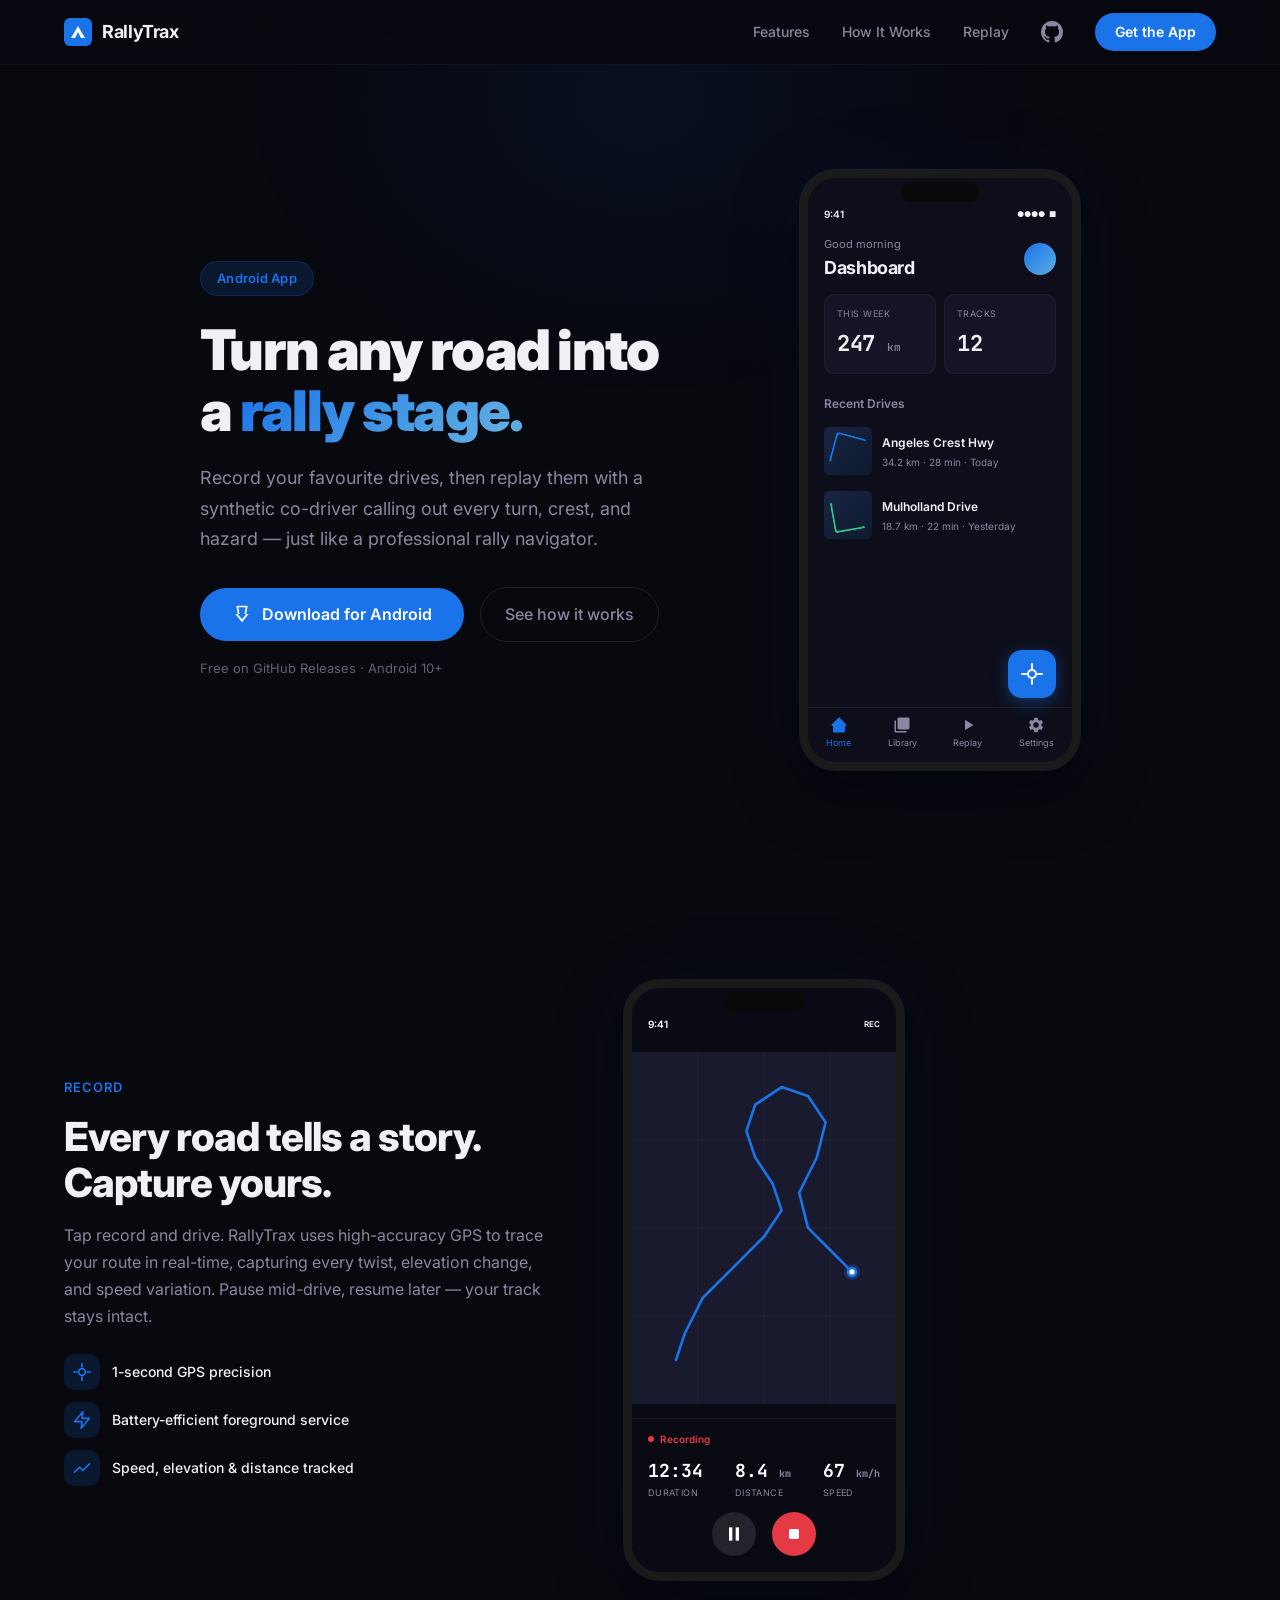
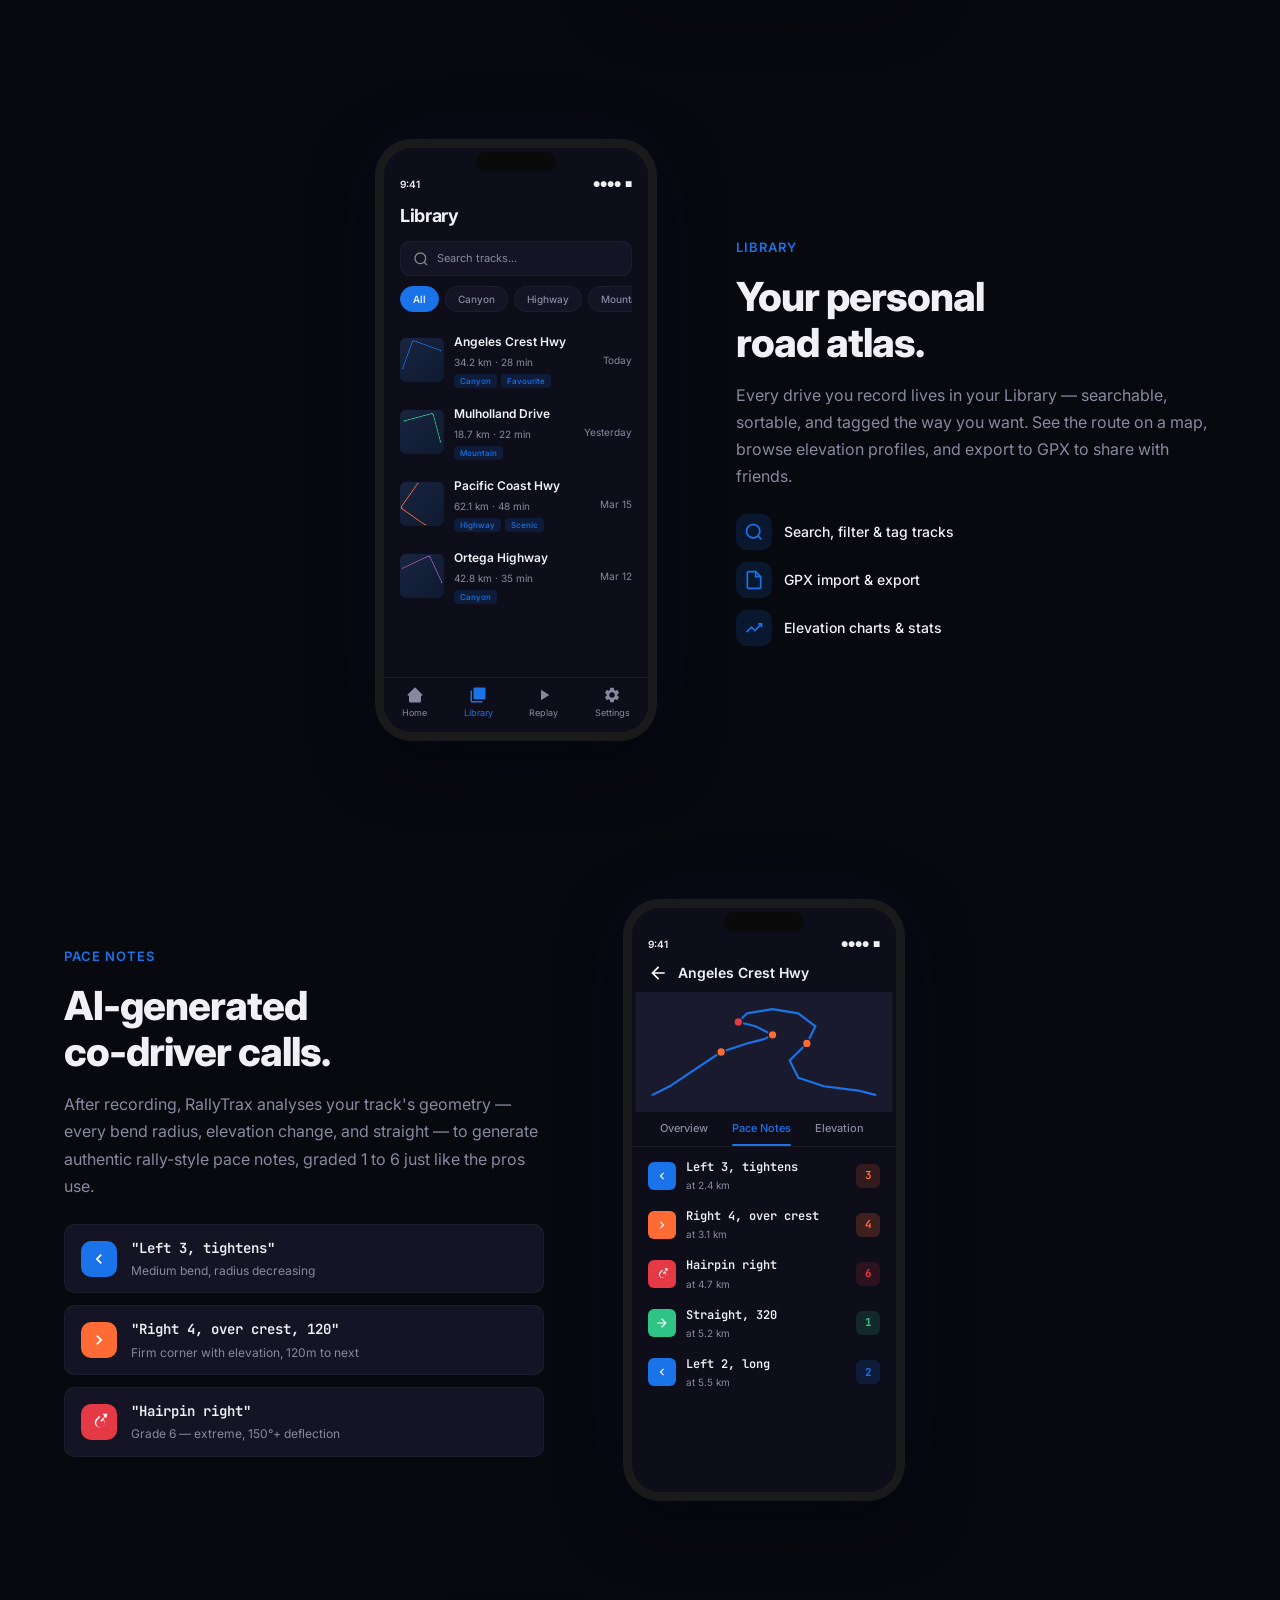
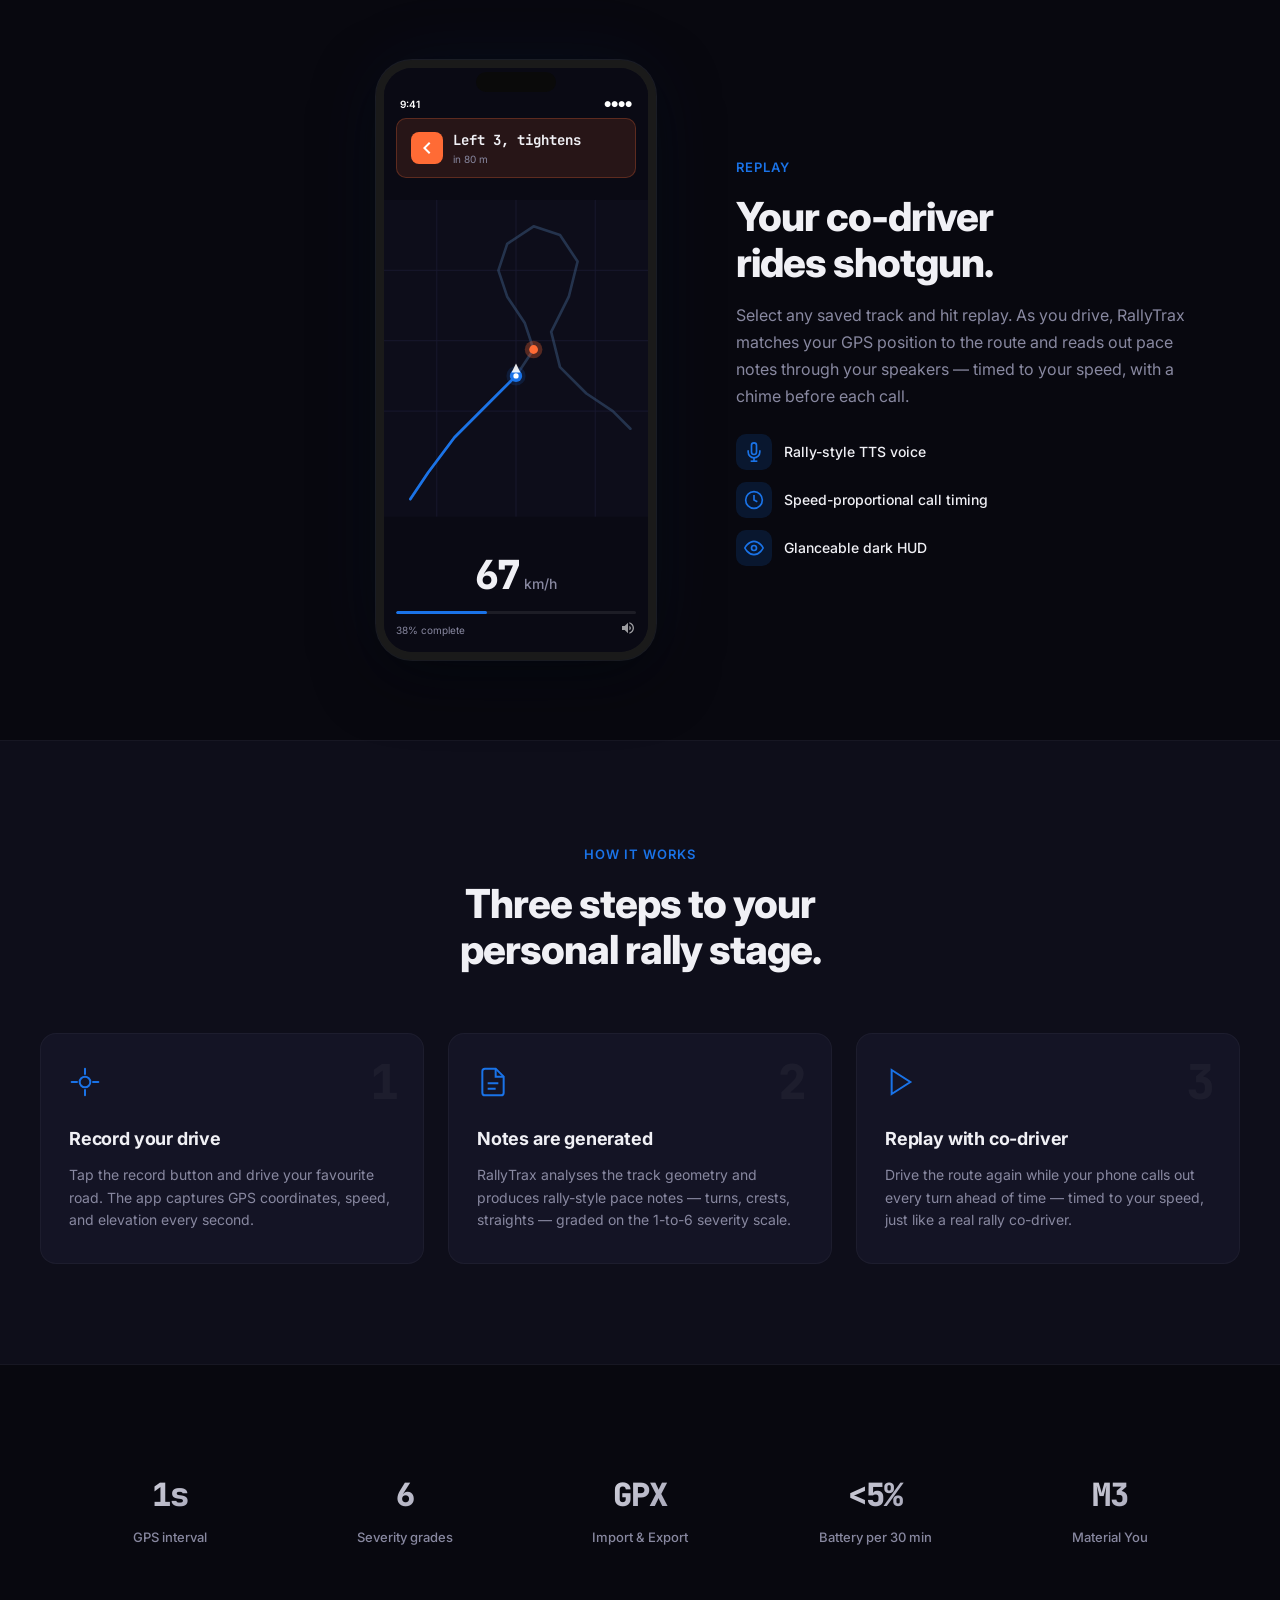
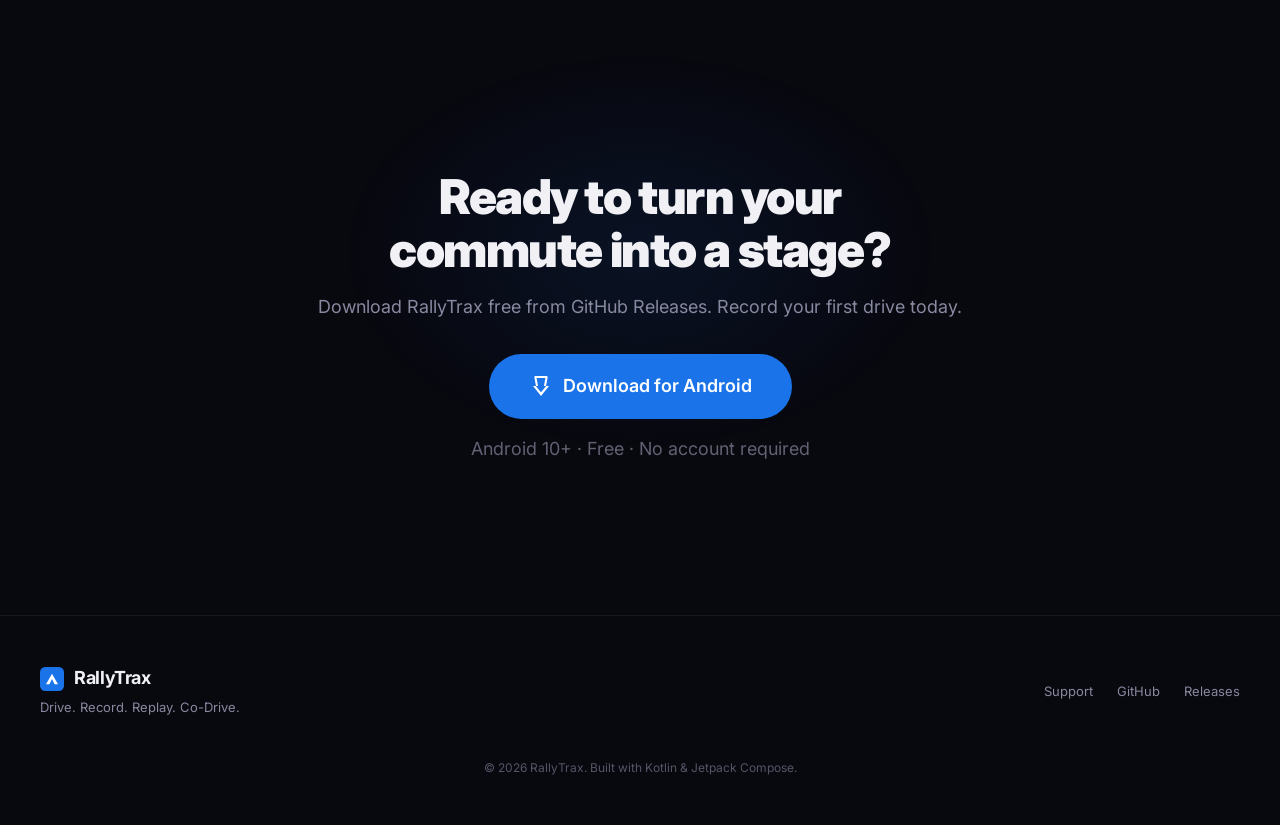
==== docs/index.html @ f4c542e3 "Website with CI workflow for GitHub Pages" ====
<!DOCTYPE html>
<html lang="en">
<head>
  <meta charset="UTF-8">
  <meta name="viewport" content="width=device-width, initial-scale=1.0">
  <title>RallyTrax — Drive. Record. Replay. Co-Drive.</title>
  <meta name="description" content="Turn any road into a rally stage. Record drives, generate pace notes, and replay with a synthetic co-driver calling out every turn — free on Android.">
  <meta name="theme-color" content="#08080f">

  <!-- Open Graph -->
  <meta property="og:type" content="website">
  <meta property="og:title" content="RallyTrax — Turn any road into a rally stage">
  <meta property="og:description" content="Record drives, generate rally-style pace notes, and replay with a synthetic co-driver. Free on Android.">
  <meta property="og:url" content="https://arnavsacheti.github.io/RallyTrax/">

  <!-- Twitter Card -->
  <meta name="twitter:card" content="summary_large_image">
  <meta name="twitter:title" content="RallyTrax — Turn any road into a rally stage">
  <meta name="twitter:description" content="Record drives, generate rally-style pace notes, and replay with a synthetic co-driver. Free on Android.">

  <!-- Favicon (inline SVG data URI) -->
  <link rel="icon" type="image/svg+xml" href="data:image/svg+xml,%3Csvg xmlns='http://www.w3.org/2000/svg' viewBox='0 0 28 28'%3E%3Crect width='28' height='28' rx='6' fill='%231A73E8'/%3E%3Cpath d='M7 20L14 8L21 20H17L14 14L11 20H7Z' fill='white'/%3E%3C/svg%3E">

  <link rel="preconnect" href="https://fonts.googleapis.com">
  <link rel="preconnect" href="https://fonts.gstatic.com" crossorigin>
  <link href="https://fonts.googleapis.com/css2?family=Inter:wght@400;500;600;700;900&family=JetBrains+Mono:wght@400;500&display=swap" rel="stylesheet">
  <link rel="stylesheet" href="styles.css">
</head>
<body>
  <!-- Navigation -->
  <nav class="nav">
    <div class="nav-inner">
      <a href="#" class="nav-logo">
        <svg width="28" height="28" viewBox="0 0 28 28" fill="none">
          <rect width="28" height="28" rx="6" fill="#1A73E8"/>
          <path d="M7 20L14 8L21 20H17L14 14L11 20H7Z" fill="white"/>
        </svg>
        <span>RallyTrax</span>
      </a>
      <div class="nav-links">
        <a href="#features">Features</a>
        <a href="#how-it-works">How It Works</a>
        <a href="#replay">Replay</a>
        <a href="https://github.com/arnavsacheti/RallyTrax" target="_blank" rel="noopener" class="nav-github" aria-label="GitHub">
          <svg width="22" height="22" viewBox="0 0 24 24" fill="currentColor"><path d="M12 0C5.37 0 0 5.37 0 12c0 5.31 3.435 9.795 8.205 11.385.6.105.825-.255.825-.57 0-.285-.015-1.23-.015-2.235-3.015.555-3.795-.735-4.035-1.41-.135-.345-.72-1.41-1.23-1.695-.42-.225-1.02-.78-.015-.795.945-.015 1.62.87 1.845 1.23 1.08 1.815 2.805 1.305 3.495.99.105-.78.42-1.305.765-1.605-2.67-.3-5.46-1.335-5.46-5.925 0-1.305.465-2.385 1.23-3.225-.12-.3-.54-1.53.12-3.18 0 0 1.005-.315 3.3 1.23.96-.27 1.98-.405 3-.405s2.04.135 3 .405c2.295-1.56 3.3-1.23 3.3-1.23.66 1.65.24 2.88.12 3.18.765.84 1.23 1.905 1.23 3.225 0 4.605-2.805 5.625-5.475 5.925.435.375.81 1.095.81 2.22 0 1.605-.015 2.895-.015 3.3 0 .315.225.69.825.57A12.02 12.02 0 0024 12c0-6.63-5.37-12-12-12z"/></svg>
        </a>
        <a href="https://github.com/arnavsacheti/RallyTrax/releases/latest" target="_blank" rel="noopener" class="nav-cta">Get the App</a>
      </div>
    </div>
  </nav>

  <!-- Hero -->
  <section class="hero">
    <div class="hero-bg-glow"></div>
    <div class="hero-content">
      <div class="hero-badge">Android App</div>
      <h1>Turn any road into<br>a <span class="gradient-text">rally stage.</span></h1>
      <p class="hero-sub">Record your favourite drives, then replay them with a synthetic co-driver calling out every turn, crest, and hazard — just like a professional rally navigator.</p>
      <div class="hero-cta-row">
        <a href="https://github.com/arnavsacheti/RallyTrax/releases/latest" target="_blank" rel="noopener" class="btn-primary">
          <svg width="20" height="20" viewBox="0 0 24 24" fill="currentColor"><path d="M17.523 2L6.477 2C5.76 2 5.2 2.632 5.336 3.336L6.96 12H4L12 22L20 12H17.04L18.664 3.336C18.8 2.632 18.24 2 17.523 2ZM12 18.3L6.8 12H9.04L7.6 4H16.4L14.96 12H17.2L12 18.3Z"/></svg>
          Download for Android
        </a>
        <a href="#how-it-works" class="btn-ghost">See how it works</a>
      </div>
      <p class="hero-note">Free on GitHub Releases &middot; Android 10+</p>
    </div>
    <div class="hero-phone-wrapper">
      <div class="pixel-phone hero-phone animate-on-scroll" data-animation="fade-up">
        <div class="pixel-screen">
          <!-- Mock Home Screen -->
          <div class="mock-app mock-home">
            <div class="mock-statusbar">
              <span>9:41</span>
              <div class="mock-statusbar-icons">
                <span>&#9679;&#9679;&#9679;&#9679;</span>
                <span>&#9632;</span>
              </div>
            </div>
            <div class="mock-header">
              <div>
                <div class="mock-greeting">Good morning</div>
                <div class="mock-title">Dashboard</div>
              </div>
              <div class="mock-avatar"></div>
            </div>
            <div class="mock-stats-row">
              <div class="mock-stat-card">
                <div class="mock-stat-label">This Week</div>
                <div class="mock-stat-value">247 <span>km</span></div>
              </div>
              <div class="mock-stat-card">
                <div class="mock-stat-label">Tracks</div>
                <div class="mock-stat-value">12</div>
              </div>
            </div>
            <div class="mock-section-label">Recent Drives</div>
            <div class="mock-track-card">
              <div class="mock-track-map"></div>
              <div class="mock-track-info">
                <div class="mock-track-name">Angeles Crest Hwy</div>
                <div class="mock-track-meta">34.2 km &middot; 28 min &middot; Today</div>
              </div>
            </div>
            <div class="mock-track-card">
              <div class="mock-track-map map2"></div>
              <div class="mock-track-info">
                <div class="mock-track-name">Mulholland Drive</div>
                <div class="mock-track-meta">18.7 km &middot; 22 min &middot; Yesterday</div>
              </div>
            </div>
            <div class="mock-fab">
              <svg width="24" height="24" viewBox="0 0 24 24" fill="white"><circle cx="12" cy="12" r="4" fill="none" stroke="white" stroke-width="2"/><path d="M12 2v4M12 18v4M2 12h4M18 12h4" stroke="white" stroke-width="2" stroke-linecap="round"/></svg>
            </div>
            <div class="mock-bottomnav">
              <div class="mock-nav-item active">
                <svg width="20" height="20" viewBox="0 0 24 24" fill="currentColor"><path d="M3 13h1v7c0 1.1.9 2 2 2h12c1.1 0 2-.9 2-2v-7h1a1 1 0 00.7-1.7l-9-9a1 1 0 00-1.4 0l-9 9A1 1 0 003 13z"/></svg>
                <span>Home</span>
              </div>
              <div class="mock-nav-item">
                <svg width="20" height="20" viewBox="0 0 24 24" fill="currentColor"><path d="M4 6H2v14c0 1.1.9 2 2 2h14v-2H4V6zm16-4H8c-1.1 0-2 .9-2 2v12c0 1.1.9 2 2 2h12c1.1 0 2-.9 2-2V4c0-1.1-.9-2-2-2z"/></svg>
                <span>Library</span>
              </div>
              <div class="mock-nav-item">
                <svg width="20" height="20" viewBox="0 0 24 24" fill="currentColor"><path d="M8 5v14l11-7z"/></svg>
                <span>Replay</span>
              </div>
              <div class="mock-nav-item">
                <svg width="20" height="20" viewBox="0 0 24 24" fill="currentColor"><path d="M19.14 12.94c.04-.31.06-.63.06-.94 0-.31-.02-.63-.06-.94l2.03-1.58a.49.49 0 00.12-.61l-1.92-3.32a.49.49 0 00-.59-.22l-2.39.96c-.5-.38-1.03-.7-1.62-.94l-.36-2.54a.484.484 0 00-.48-.41h-3.84c-.24 0-.43.17-.47.41l-.36 2.54c-.59.24-1.13.57-1.62.94l-2.39-.96a.49.49 0 00-.59.22L2.74 8.87c-.12.21-.08.47.12.61l2.03 1.58c-.04.31-.06.63-.06.94s.02.63.06.94l-2.03 1.58a.49.49 0 00-.12.61l1.92 3.32c.12.22.37.29.59.22l2.39-.96c.5.38 1.03.7 1.62.94l.36 2.54c.05.24.24.41.48.41h3.84c.24 0 .44-.17.47-.41l.36-2.54c.59-.24 1.13-.56 1.62-.94l2.39.96c.22.08.47 0 .59-.22l1.92-3.32c.12-.22.07-.47-.12-.61l-2.01-1.58zM12 15.6A3.6 3.6 0 1115.6 12 3.6 3.6 0 0112 15.6z"/></svg>
                <span>Settings</span>
              </div>
            </div>
          </div>
        </div>
      </div>
    </div>
  </section>

  <!-- Feature: Record -->
  <section class="feature-section" id="features">
    <div class="feature-row">
      <div class="feature-text animate-on-scroll" data-animation="fade-right">
        <div class="feature-label">Record</div>
        <h2>Every road tells a story.<br>Capture yours.</h2>
        <p>Tap record and drive. RallyTrax uses high-accuracy GPS to trace your route in real-time, capturing every twist, elevation change, and speed variation. Pause mid-drive, resume later — your track stays intact.</p>
        <div class="feature-details">
          <div class="feature-detail">
            <div class="feature-detail-icon">
              <svg width="20" height="20" viewBox="0 0 24 24" fill="#1A73E8"><circle cx="12" cy="12" r="4" fill="none" stroke="#1A73E8" stroke-width="2"/><path d="M12 2v4M12 18v4M2 12h4M18 12h4" stroke="#1A73E8" stroke-width="2" stroke-linecap="round"/></svg>
            </div>
            <span>1-second GPS precision</span>
          </div>
          <div class="feature-detail">
            <div class="feature-detail-icon">
              <svg width="20" height="20" viewBox="0 0 24 24" fill="none" stroke="#1A73E8" stroke-width="2"><path d="M13 2L3 14h9l-1 8 10-12h-9l1-8z" stroke-linecap="round" stroke-linejoin="round"/></svg>
            </div>
            <span>Battery-efficient foreground service</span>
          </div>
          <div class="feature-detail">
            <div class="feature-detail-icon">
              <svg width="20" height="20" viewBox="0 0 24 24" fill="none" stroke="#1A73E8" stroke-width="2"><path d="M3 17l6-6 4 4 8-8" stroke-linecap="round" stroke-linejoin="round"/></svg>
            </div>
            <span>Speed, elevation &amp; distance tracked</span>
          </div>
        </div>
      </div>
      <div class="feature-phone-wrapper animate-on-scroll" data-animation="fade-left">
        <div class="pixel-phone">
          <div class="pixel-screen">
            <!-- Mock Recording Screen -->
            <div class="mock-app mock-recording">
              <div class="mock-statusbar dark">
                <span>9:41</span>
                <div class="mock-statusbar-icons"><span>REC</span></div>
              </div>
              <div class="mock-map-area">
                <div class="mock-map-bg">
                  <svg viewBox="0 0 300 400" width="100%" height="100%">
                    <rect fill="#1a1a2e" width="300" height="400"/>
                    <!-- Road grid -->
                    <line x1="0" y1="100" x2="300" y2="100" stroke="#2a2a4a" stroke-width="0.5"/>
                    <line x1="0" y1="200" x2="300" y2="200" stroke="#2a2a4a" stroke-width="0.5"/>
                    <line x1="0" y1="300" x2="300" y2="300" stroke="#2a2a4a" stroke-width="0.5"/>
                    <line x1="75" y1="0" x2="75" y2="400" stroke="#2a2a4a" stroke-width="0.5"/>
                    <line x1="150" y1="0" x2="150" y2="400" stroke="#2a2a4a" stroke-width="0.5"/>
                    <line x1="225" y1="0" x2="225" y2="400" stroke="#2a2a4a" stroke-width="0.5"/>
                    <!-- Track polyline -->
                    <polyline points="50,350 60,320 80,280 120,240 150,210 170,180 160,150 140,120 130,90 140,60 170,40 200,50 220,80 210,120 190,160 200,200 230,230 250,250" fill="none" stroke="#1A73E8" stroke-width="3" stroke-linecap="round" stroke-linejoin="round"/>
                    <!-- Current position pulse -->
                    <circle cx="250" cy="250" r="12" fill="#1A73E8" opacity="0.2">
                      <animate attributeName="r" values="8;16;8" dur="2s" repeatCount="indefinite"/>
                      <animate attributeName="opacity" values="0.3;0.05;0.3" dur="2s" repeatCount="indefinite"/>
                    </circle>
                    <circle cx="250" cy="250" r="6" fill="#1A73E8"/>
                    <circle cx="250" cy="250" r="3" fill="white"/>
                  </svg>
                </div>
              </div>
              <div class="mock-recording-hud">
                <div class="mock-rec-indicator">
                  <span class="rec-dot"></span> Recording
                </div>
                <div class="mock-rec-stats">
                  <div class="mock-rec-stat">
                    <div class="mock-rec-stat-value">12:34</div>
                    <div class="mock-rec-stat-label">Duration</div>
                  </div>
                  <div class="mock-rec-stat">
                    <div class="mock-rec-stat-value">8.4 <small>km</small></div>
                    <div class="mock-rec-stat-label">Distance</div>
                  </div>
                  <div class="mock-rec-stat">
                    <div class="mock-rec-stat-value">67 <small>km/h</small></div>
                    <div class="mock-rec-stat-label">Speed</div>
                  </div>
                </div>
                <div class="mock-rec-controls">
                  <button class="mock-rec-btn pause">
                    <svg width="20" height="20" viewBox="0 0 24 24" fill="white"><rect x="6" y="4" width="4" height="16"/><rect x="14" y="4" width="4" height="16"/></svg>
                  </button>
                  <button class="mock-rec-btn stop">
                    <svg width="20" height="20" viewBox="0 0 24 24" fill="white"><rect x="6" y="6" width="12" height="12" rx="2"/></svg>
                  </button>
                </div>
              </div>
            </div>
          </div>
        </div>
      </div>
    </div>
  </section>

  <!-- Feature: Library -->
  <section class="feature-section">
    <div class="feature-row reverse">
      <div class="feature-text animate-on-scroll" data-animation="fade-left">
        <div class="feature-label">Library</div>
        <h2>Your personal<br>road atlas.</h2>
        <p>Every drive you record lives in your Library — searchable, sortable, and tagged the way you want. See the route on a map, browse elevation profiles, and export to GPX to share with friends.</p>
        <div class="feature-details">
          <div class="feature-detail">
            <div class="feature-detail-icon">
              <svg width="20" height="20" viewBox="0 0 24 24" fill="none" stroke="#1A73E8" stroke-width="2"><circle cx="11" cy="11" r="8"/><line x1="21" y1="21" x2="16.65" y2="16.65"/></svg>
            </div>
            <span>Search, filter &amp; tag tracks</span>
          </div>
          <div class="feature-detail">
            <div class="feature-detail-icon">
              <svg width="20" height="20" viewBox="0 0 24 24" fill="none" stroke="#1A73E8" stroke-width="2"><path d="M14 2H6a2 2 0 00-2 2v16a2 2 0 002 2h12a2 2 0 002-2V8z"/><polyline points="14 2 14 8 20 8"/></svg>
            </div>
            <span>GPX import &amp; export</span>
          </div>
          <div class="feature-detail">
            <div class="feature-detail-icon">
              <svg width="20" height="20" viewBox="0 0 24 24" fill="none" stroke="#1A73E8" stroke-width="2"><path d="M3 17l6-6 4 4 8-8"/><path d="M17 7h4v4"/></svg>
            </div>
            <span>Elevation charts &amp; stats</span>
          </div>
        </div>
      </div>
      <div class="feature-phone-wrapper animate-on-scroll" data-animation="fade-right">
        <div class="pixel-phone">
          <div class="pixel-screen">
            <!-- Mock Library Screen -->
            <div class="mock-app mock-library">
              <div class="mock-statusbar">
                <span>9:41</span>
                <div class="mock-statusbar-icons">
                  <span>&#9679;&#9679;&#9679;&#9679;</span>
                  <span>&#9632;</span>
                </div>
              </div>
              <div class="mock-lib-header">
                <div class="mock-title">Library</div>
                <div class="mock-search-bar">
                  <svg width="16" height="16" viewBox="0 0 24 24" fill="none" stroke="#888" stroke-width="2"><circle cx="11" cy="11" r="8"/><line x1="21" y1="21" x2="16.65" y2="16.65"/></svg>
                  <span>Search tracks...</span>
                </div>
                <div class="mock-filter-row">
                  <span class="mock-chip active">All</span>
                  <span class="mock-chip">Canyon</span>
                  <span class="mock-chip">Highway</span>
                  <span class="mock-chip">Mountain</span>
                </div>
              </div>
              <div class="mock-lib-list">
                <div class="mock-lib-item">
                  <div class="mock-lib-thumb"></div>
                  <div class="mock-lib-info">
                    <div class="mock-lib-name">Angeles Crest Hwy</div>
                    <div class="mock-lib-meta">34.2 km &middot; 28 min</div>
                    <div class="mock-lib-tags">
                      <span class="mock-tag">Canyon</span>
                      <span class="mock-tag">Favourite</span>
                    </div>
                  </div>
                  <div class="mock-lib-date">Today</div>
                </div>
                <div class="mock-lib-item">
                  <div class="mock-lib-thumb t2"></div>
                  <div class="mock-lib-info">
                    <div class="mock-lib-name">Mulholland Drive</div>
                    <div class="mock-lib-meta">18.7 km &middot; 22 min</div>
                    <div class="mock-lib-tags">
                      <span class="mock-tag">Mountain</span>
                    </div>
                  </div>
                  <div class="mock-lib-date">Yesterday</div>
                </div>
                <div class="mock-lib-item">
                  <div class="mock-lib-thumb t3"></div>
                  <div class="mock-lib-info">
                    <div class="mock-lib-name">Pacific Coast Hwy</div>
                    <div class="mock-lib-meta">62.1 km &middot; 48 min</div>
                    <div class="mock-lib-tags">
                      <span class="mock-tag">Highway</span>
                      <span class="mock-tag">Scenic</span>
                    </div>
                  </div>
                  <div class="mock-lib-date">Mar 15</div>
                </div>
                <div class="mock-lib-item">
                  <div class="mock-lib-thumb t4"></div>
                  <div class="mock-lib-info">
                    <div class="mock-lib-name">Ortega Highway</div>
                    <div class="mock-lib-meta">42.8 km &middot; 35 min</div>
                    <div class="mock-lib-tags">
                      <span class="mock-tag">Canyon</span>
                    </div>
                  </div>
                  <div class="mock-lib-date">Mar 12</div>
                </div>
              </div>
              <div class="mock-bottomnav">
                <div class="mock-nav-item">
                  <svg width="20" height="20" viewBox="0 0 24 24" fill="currentColor"><path d="M3 13h1v7c0 1.1.9 2 2 2h12c1.1 0 2-.9 2-2v-7h1a1 1 0 00.7-1.7l-9-9a1 1 0 00-1.4 0l-9 9A1 1 0 003 13z"/></svg>
                  <span>Home</span>
                </div>
                <div class="mock-nav-item active">
                  <svg width="20" height="20" viewBox="0 0 24 24" fill="currentColor"><path d="M4 6H2v14c0 1.1.9 2 2 2h14v-2H4V6zm16-4H8c-1.1 0-2 .9-2 2v12c0 1.1.9 2 2 2h12c1.1 0 2-.9 2-2V4c0-1.1-.9-2-2-2z"/></svg>
                  <span>Library</span>
                </div>
                <div class="mock-nav-item">
                  <svg width="20" height="20" viewBox="0 0 24 24" fill="currentColor"><path d="M8 5v14l11-7z"/></svg>
                  <span>Replay</span>
                </div>
                <div class="mock-nav-item">
                  <svg width="20" height="20" viewBox="0 0 24 24" fill="currentColor"><path d="M19.14 12.94c.04-.31.06-.63.06-.94 0-.31-.02-.63-.06-.94l2.03-1.58a.49.49 0 00.12-.61l-1.92-3.32a.49.49 0 00-.59-.22l-2.39.96c-.5-.38-1.03-.7-1.62-.94l-.36-2.54a.484.484 0 00-.48-.41h-3.84c-.24 0-.43.17-.47.41l-.36 2.54c-.59.24-1.13.57-1.62.94l-2.39-.96a.49.49 0 00-.59.22L2.74 8.87c-.12.21-.08.47.12.61l2.03 1.58c-.04.31-.06.63-.06.94s.02.63.06.94l-2.03 1.58a.49.49 0 00-.12.61l1.92 3.32c.12.22.37.29.59.22l2.39-.96c.5.38 1.03.7 1.62.94l.36 2.54c.05.24.24.41.48.41h3.84c.24 0 .44-.17.47-.41l.36-2.54c.59-.24 1.13-.56 1.62-.94l2.39.96c.22.08.47 0 .59-.22l1.92-3.32c.12-.22.07-.47-.12-.61l-2.01-1.58zM12 15.6A3.6 3.6 0 1115.6 12 3.6 3.6 0 0112 15.6z"/></svg>
                  <span>Settings</span>
                </div>
              </div>
            </div>
          </div>
        </div>
      </div>
    </div>
  </section>

  <!-- Feature: Pace Notes -->
  <section class="feature-section" id="how-it-works">
    <div class="feature-row">
      <div class="feature-text animate-on-scroll" data-animation="fade-right">
        <div class="feature-label">Pace Notes</div>
        <h2>AI-generated<br>co-driver calls.</h2>
        <p>After recording, RallyTrax analyses your track's geometry — every bend radius, elevation change, and straight — to generate authentic rally-style pace notes, graded 1 to 6 just like the pros use.</p>
        <div class="pace-note-examples">
          <div class="pace-note-example">
            <div class="pace-icon left">
              <svg width="20" height="20" viewBox="0 0 24 24" fill="white"><path d="M15.41 16.59L10.83 12l4.58-4.59L14 6l-6 6 6 6 1.41-1.41z"/></svg>
            </div>
            <div>
              <div class="pace-call">"Left 3, tightens"</div>
              <div class="pace-desc">Medium bend, radius decreasing</div>
            </div>
          </div>
          <div class="pace-note-example">
            <div class="pace-icon right">
              <svg width="20" height="20" viewBox="0 0 24 24" fill="white"><path d="M8.59 16.59L13.17 12 8.59 7.41 10 6l6 6-6 6-1.41-1.41z"/></svg>
            </div>
            <div>
              <div class="pace-call">"Right 4, over crest, 120"</div>
              <div class="pace-desc">Firm corner with elevation, 120m to next</div>
            </div>
          </div>
          <div class="pace-note-example">
            <div class="pace-icon hairpin">
              <svg width="20" height="20" viewBox="0 0 24 24" fill="white"><path d="M18.56 5.44l-4.94 4.94 1.41 1.41 2.12-2.12c1.95 1.95 1.95 5.12 0 7.07-1.95 1.95-5.12 1.95-7.07 0-1.95-1.95-1.95-5.12 0-7.07l3.54-3.54-1.41-1.41-3.54 3.54a6.003 6.003 0 000 8.49 6.003 6.003 0 008.49 0 6.003 6.003 0 000-8.49l2.12-2.12 1.41 1.41L22 2h-5.56l2.12 3.44z"/></svg>
            </div>
            <div>
              <div class="pace-call">"Hairpin right"</div>
              <div class="pace-desc">Grade 6 — extreme, 150&deg;+ deflection</div>
            </div>
          </div>
        </div>
      </div>
      <div class="feature-phone-wrapper animate-on-scroll" data-animation="fade-left">
        <div class="pixel-phone">
          <div class="pixel-screen">
            <!-- Mock Track Detail / Pace Notes Screen -->
            <div class="mock-app mock-pacenotes">
              <div class="mock-statusbar">
                <span>9:41</span>
                <div class="mock-statusbar-icons">
                  <span>&#9679;&#9679;&#9679;&#9679;</span>
                  <span>&#9632;</span>
                </div>
              </div>
              <div class="mock-detail-header">
                <svg width="20" height="20" viewBox="0 0 24 24" fill="white"><path d="M20 11H7.83l5.59-5.59L12 4l-8 8 8 8 1.41-1.41L7.83 13H20v-2z"/></svg>
                <span>Angeles Crest Hwy</span>
              </div>
              <div class="mock-detail-map">
                <svg viewBox="0 0 300 140" width="100%" height="100%">
                  <rect fill="#1a1a2e" width="300" height="140"/>
                  <polyline points="20,120 40,110 70,90 100,70 130,60 150,55 160,50 140,40 120,35 130,25 160,20 190,25 210,40 200,60 180,80 190,100 220,110 260,115 280,120" fill="none" stroke="#1A73E8" stroke-width="2.5" stroke-linecap="round" stroke-linejoin="round"/>
                  <!-- Pace note markers -->
                  <circle cx="100" cy="70" r="5" fill="#FF6B35" stroke="#1a1a2e" stroke-width="1.5"/>
                  <circle cx="160" cy="50" r="5" fill="#FF6B35" stroke="#1a1a2e" stroke-width="1.5"/>
                  <circle cx="120" cy="35" r="5" fill="#E63946" stroke="#1a1a2e" stroke-width="1.5"/>
                  <circle cx="200" cy="60" r="5" fill="#FF6B35" stroke="#1a1a2e" stroke-width="1.5"/>
                </svg>
              </div>
              <div class="mock-detail-tabs">
                <span class="mock-detail-tab">Overview</span>
                <span class="mock-detail-tab active">Pace Notes</span>
                <span class="mock-detail-tab">Elevation</span>
              </div>
              <div class="mock-notes-list">
                <div class="mock-note-item">
                  <div class="mock-note-icon left-turn">
                    <svg width="14" height="14" viewBox="0 0 24 24" fill="white"><path d="M15.41 16.59L10.83 12l4.58-4.59L14 6l-6 6 6 6 1.41-1.41z"/></svg>
                  </div>
                  <div class="mock-note-content">
                    <div class="mock-note-call">Left 3, tightens</div>
                    <div class="mock-note-dist">at 2.4 km</div>
                  </div>
                  <div class="mock-note-severity s3">3</div>
                </div>
                <div class="mock-note-item">
                  <div class="mock-note-icon right-turn">
                    <svg width="14" height="14" viewBox="0 0 24 24" fill="white"><path d="M8.59 16.59L13.17 12 8.59 7.41 10 6l6 6-6 6-1.41-1.41z"/></svg>
                  </div>
                  <div class="mock-note-content">
                    <div class="mock-note-call">Right 4, over crest</div>
                    <div class="mock-note-dist">at 3.1 km</div>
                  </div>
                  <div class="mock-note-severity s4">4</div>
                </div>
                <div class="mock-note-item">
                  <div class="mock-note-icon hairpin-icon">
                    <svg width="14" height="14" viewBox="0 0 24 24" fill="white"><path d="M18.56 5.44l-4.94 4.94 1.41 1.41 2.12-2.12c1.95 1.95 1.95 5.12 0 7.07-1.95 1.95-5.12 1.95-7.07 0-1.95-1.95-1.95-5.12 0-7.07l3.54-3.54-1.41-1.41-3.54 3.54a6 6 0 000 8.49 6 6 0 008.49 0 6 6 0 000-8.49l2.12-2.12 1.41 1.41L22 2h-5.56l2.12 3.44z"/></svg>
                  </div>
                  <div class="mock-note-content">
                    <div class="mock-note-call">Hairpin right</div>
                    <div class="mock-note-dist">at 4.7 km</div>
                  </div>
                  <div class="mock-note-severity s6">6</div>
                </div>
                <div class="mock-note-item">
                  <div class="mock-note-icon straight-icon">
                    <svg width="14" height="14" viewBox="0 0 24 24" fill="white"><path d="M12 4l-1.41 1.41L16.17 11H4v2h12.17l-5.58 5.59L12 20l8-8-8-8z"/></svg>
                  </div>
                  <div class="mock-note-content">
                    <div class="mock-note-call">Straight, 320</div>
                    <div class="mock-note-dist">at 5.2 km</div>
                  </div>
                  <div class="mock-note-severity s1">1</div>
                </div>
                <div class="mock-note-item">
                  <div class="mock-note-icon left-turn">
                    <svg width="14" height="14" viewBox="0 0 24 24" fill="white"><path d="M15.41 16.59L10.83 12l4.58-4.59L14 6l-6 6 6 6 1.41-1.41z"/></svg>
                  </div>
                  <div class="mock-note-content">
                    <div class="mock-note-call">Left 2, long</div>
                    <div class="mock-note-dist">at 5.5 km</div>
                  </div>
                  <div class="mock-note-severity s2">2</div>
                </div>
              </div>
            </div>
          </div>
        </div>
      </div>
    </div>
  </section>

  <!-- Feature: Replay -->
  <section class="feature-section" id="replay">
    <div class="feature-row reverse">
      <div class="feature-text animate-on-scroll" data-animation="fade-left">
        <div class="feature-label">Replay</div>
        <h2>Your co-driver<br>rides shotgun.</h2>
        <p>Select any saved track and hit replay. As you drive, RallyTrax matches your GPS position to the route and reads out pace notes through your speakers — timed to your speed, with a chime before each call.</p>
        <div class="feature-details">
          <div class="feature-detail">
            <div class="feature-detail-icon">
              <svg width="20" height="20" viewBox="0 0 24 24" fill="none" stroke="#1A73E8" stroke-width="2"><path d="M12 1a3 3 0 00-3 3v8a3 3 0 006 0V4a3 3 0 00-3-3z"/><path d="M19 10v2a7 7 0 01-14 0v-2"/><line x1="12" y1="19" x2="12" y2="23"/><line x1="8" y1="23" x2="16" y2="23"/></svg>
            </div>
            <span>Rally-style TTS voice</span>
          </div>
          <div class="feature-detail">
            <div class="feature-detail-icon">
              <svg width="20" height="20" viewBox="0 0 24 24" fill="none" stroke="#1A73E8" stroke-width="2"><circle cx="12" cy="12" r="10"/><polyline points="12 6 12 12 16 14"/></svg>
            </div>
            <span>Speed-proportional call timing</span>
          </div>
          <div class="feature-detail">
            <div class="feature-detail-icon">
              <svg width="20" height="20" viewBox="0 0 24 24" fill="none" stroke="#1A73E8" stroke-width="2"><path d="M1 12s4-8 11-8 11 8 11 8-4 8-11 8-11-8-11-8z"/><circle cx="12" cy="12" r="3"/></svg>
            </div>
            <span>Glanceable dark HUD</span>
          </div>
        </div>
      </div>
      <div class="feature-phone-wrapper animate-on-scroll" data-animation="fade-right">
        <div class="pixel-phone">
          <div class="pixel-screen">
            <!-- Mock Replay HUD -->
            <div class="mock-app mock-replay">
              <div class="mock-statusbar dark">
                <span>9:41</span>
                <div class="mock-statusbar-icons"><span>&#9679;&#9679;&#9679;&#9679;</span></div>
              </div>
              <!-- Next note card -->
              <div class="mock-replay-note-card">
                <div class="mock-replay-note-icon">
                  <svg width="24" height="24" viewBox="0 0 24 24" fill="white"><path d="M15.41 16.59L10.83 12l4.58-4.59L14 6l-6 6 6 6 1.41-1.41z"/></svg>
                </div>
                <div class="mock-replay-note-text">
                  <div class="mock-replay-note-call">Left 3, tightens</div>
                  <div class="mock-replay-note-dist">in 80 m</div>
                </div>
              </div>
              <!-- Map area -->
              <div class="mock-replay-map">
                <svg viewBox="0 0 300 360" width="100%" height="100%">
                  <rect fill="#0d0d1a" width="300" height="360"/>
                  <!-- Dark map roads -->
                  <line x1="0" y1="80" x2="300" y2="80" stroke="#1a1a30" stroke-width="1"/>
                  <line x1="0" y1="160" x2="300" y2="160" stroke="#1a1a30" stroke-width="1"/>
                  <line x1="0" y1="240" x2="300" y2="240" stroke="#1a1a30" stroke-width="1"/>
                  <line x1="60" y1="0" x2="60" y2="360" stroke="#1a1a30" stroke-width="1"/>
                  <line x1="150" y1="0" x2="150" y2="360" stroke="#1a1a30" stroke-width="1"/>
                  <line x1="240" y1="0" x2="240" y2="360" stroke="#1a1a30" stroke-width="1"/>
                  <!-- Recorded track -->
                  <polyline points="30,340 50,310 80,270 120,230 150,200 170,170 160,140 140,110 130,80 140,50 170,30 200,40 220,70 210,110 190,150 200,190 230,220 260,240 280,260" fill="none" stroke="#3d5a80" stroke-width="3" stroke-linecap="round" stroke-linejoin="round" opacity="0.5"/>
                  <!-- Driven portion -->
                  <polyline points="30,340 50,310 80,270 120,230 150,200" fill="none" stroke="#1A73E8" stroke-width="3" stroke-linecap="round" stroke-linejoin="round"/>
                  <!-- Upcoming turn marker -->
                  <circle cx="170" cy="170" r="10" fill="#FF6B35" opacity="0.3"/>
                  <circle cx="170" cy="170" r="5" fill="#FF6B35"/>
                  <!-- Position -->
                  <circle cx="150" cy="200" r="14" fill="#1A73E8" opacity="0.15">
                    <animate attributeName="r" values="10;18;10" dur="2s" repeatCount="indefinite"/>
                  </circle>
                  <circle cx="150" cy="200" r="7" fill="#1A73E8"/>
                  <circle cx="150" cy="200" r="3" fill="white"/>
                  <!-- Direction indicator -->
                  <polygon points="150,186 145,196 155,196" fill="white" opacity="0.9"/>
                </svg>
              </div>
              <!-- Speed display -->
              <div class="mock-replay-speed">
                <div class="mock-replay-speed-value">67</div>
                <div class="mock-replay-speed-unit">km/h</div>
              </div>
              <!-- Progress bar -->
              <div class="mock-replay-progress">
                <div class="mock-replay-progress-fill" style="width: 38%"></div>
              </div>
              <div class="mock-replay-progress-label">
                <span>38% complete</span>
                <span class="mock-replay-mute">
                  <svg width="16" height="16" viewBox="0 0 24 24" fill="white"><path d="M3 9v6h4l5 5V4L7 9H3zm13.5 3A4.5 4.5 0 0014 8.5v7a4.47 4.47 0 002.5-3.5zM14 3.23v2.06c2.89.86 5 3.54 5 6.71s-2.11 5.85-5 6.71v2.06c4.01-.91 7-4.49 7-8.77s-2.99-7.86-7-8.77z"/></svg>
                </span>
              </div>
            </div>
          </div>
        </div>
      </div>
    </div>
  </section>

  <!-- How it works -->
  <section class="steps-section">
    <div class="steps-inner">
      <div class="section-header animate-on-scroll" data-animation="fade-up">
        <div class="feature-label">How It Works</div>
        <h2>Three steps to your<br>personal rally stage.</h2>
      </div>
      <div class="steps-grid">
        <div class="step-card animate-on-scroll" data-animation="fade-up" style="--delay: 0s">
          <div class="step-number">1</div>
          <div class="step-icon">
            <svg width="32" height="32" viewBox="0 0 24 24" fill="none" stroke="#1A73E8" stroke-width="1.5"><circle cx="12" cy="12" r="4"/><path d="M12 2v4M12 18v4M2 12h4M18 12h4" stroke-linecap="round"/></svg>
          </div>
          <h3>Record your drive</h3>
          <p>Tap the record button and drive your favourite road. The app captures GPS coordinates, speed, and elevation every second.</p>
        </div>
        <div class="step-card animate-on-scroll" data-animation="fade-up" style="--delay: 0.15s">
          <div class="step-number">2</div>
          <div class="step-icon">
            <svg width="32" height="32" viewBox="0 0 24 24" fill="none" stroke="#1A73E8" stroke-width="1.5"><path d="M14 2H6a2 2 0 00-2 2v16a2 2 0 002 2h12a2 2 0 002-2V8z"/><path d="M14 2v6h6"/><path d="M8 13h8M8 17h6"/></svg>
          </div>
          <h3>Notes are generated</h3>
          <p>RallyTrax analyses the track geometry and produces rally-style pace notes — turns, crests, straights — graded on the 1-to-6 severity scale.</p>
        </div>
        <div class="step-card animate-on-scroll" data-animation="fade-up" style="--delay: 0.3s">
          <div class="step-number">3</div>
          <div class="step-icon">
            <svg width="32" height="32" viewBox="0 0 24 24" fill="none" stroke="#1A73E8" stroke-width="1.5"><polygon points="5 3 19 12 5 21 5 3"/></svg>
          </div>
          <h3>Replay with co-driver</h3>
          <p>Drive the route again while your phone calls out every turn ahead of time — timed to your speed, just like a real rally co-driver.</p>
        </div>
      </div>
    </div>
  </section>

  <!-- Tech specs banner -->
  <section class="specs-section">
    <div class="specs-inner animate-on-scroll" data-animation="fade-up">
      <div class="specs-grid">
        <div class="spec-item">
          <div class="spec-value">1s</div>
          <div class="spec-label">GPS interval</div>
        </div>
        <div class="spec-item">
          <div class="spec-value">6</div>
          <div class="spec-label">Severity grades</div>
        </div>
        <div class="spec-item">
          <div class="spec-value">GPX</div>
          <div class="spec-label">Import &amp; Export</div>
        </div>
        <div class="spec-item">
          <div class="spec-value">&lt;5%</div>
          <div class="spec-label">Battery per 30 min</div>
        </div>
        <div class="spec-item">
          <div class="spec-value">M3</div>
          <div class="spec-label">Material You</div>
        </div>
      </div>
    </div>
  </section>

  <!-- CTA Section -->
  <section class="cta-section" id="download">
    <div class="cta-inner">
      <div class="cta-content animate-on-scroll" data-animation="fade-up">
        <h2>Ready to turn your<br>commute into a stage?</h2>
        <p>Download RallyTrax free from GitHub Releases. Record your first drive today.</p>
        <a href="https://github.com/arnavsacheti/RallyTrax/releases/latest" target="_blank" rel="noopener" class="btn-primary large">
          <svg width="24" height="24" viewBox="0 0 24 24" fill="currentColor"><path d="M17.523 2L6.477 2C5.76 2 5.2 2.632 5.336 3.336L6.96 12H4L12 22L20 12H17.04L18.664 3.336C18.8 2.632 18.24 2 17.523 2ZM12 18.3L6.8 12H9.04L7.6 4H16.4L14.96 12H17.2L12 18.3Z"/></svg>
          Download for Android
        </a>
        <p class="cta-note">Android 10+ &middot; Free &middot; No account required</p>
      </div>
    </div>
  </section>

  <!-- Footer -->
  <footer class="footer">
    <div class="footer-inner">
      <div class="footer-brand">
        <a href="#" class="nav-logo">
          <svg width="24" height="24" viewBox="0 0 28 28" fill="none">
            <rect width="28" height="28" rx="6" fill="#1A73E8"/>
            <path d="M7 20L14 8L21 20H17L14 14L11 20H7Z" fill="white"/>
          </svg>
          <span>RallyTrax</span>
        </a>
        <p class="footer-tagline">Drive. Record. Replay. Co-Drive.</p>
      </div>
      <div class="footer-links">
        <a href="https://github.com/arnavsacheti/RallyTrax/issues" target="_blank" rel="noopener">Support</a>
        <a href="https://github.com/arnavsacheti/RallyTrax" target="_blank" rel="noopener">GitHub</a>
        <a href="https://github.com/arnavsacheti/RallyTrax/releases/latest" target="_blank" rel="noopener">Releases</a>
      </div>
      <div class="footer-copy">
        &copy; 2026 RallyTrax. Built with Kotlin &amp; Jetpack Compose.
      </div>
    </div>
  </footer>

  <script src="script.js"></script>
</body>
</html>
---- docs/styles.css ----
/* ============================================
   RallyTrax Landing Page — Flighty-inspired
   Dark-mode-first, Inter font, Pixel 10 mockups
   ============================================ */

*, *::before, *::after {
  margin: 0;
  padding: 0;
  box-sizing: border-box;
}

:root {
  --bg: #08080f;
  --bg-surface: #0e0e1a;
  --bg-card: #141425;
  --bg-card-hover: #1a1a32;
  --text: #f0f0f5;
  --text-secondary: #8888a0;
  --accent: #1A73E8;
  --accent-glow: rgba(26, 115, 232, 0.15);
  --accent-dim: #1259b5;
  --orange: #FF6B35;
  --red: #E63946;
  --green: #2EC486;
  --radius: 16px;
  --radius-sm: 10px;
  --radius-xs: 6px;
  --max-width: 1200px;
  --phone-width: 280px;
  --phone-height: 600px;
}

html {
  scroll-behavior: smooth;
  -webkit-font-smoothing: antialiased;
  -moz-osx-font-smoothing: grayscale;
}

body {
  font-family: 'Inter', -apple-system, BlinkMacSystemFont, sans-serif;
  background: var(--bg);
  color: var(--text);
  line-height: 1.6;
  overflow-x: hidden;
}

a {
  color: inherit;
  text-decoration: none;
}

/* ---- Navigation ---- */
.nav {
  position: fixed;
  top: 0;
  left: 0;
  right: 0;
  z-index: 100;
  background: rgba(8, 8, 15, 0.8);
  backdrop-filter: blur(20px);
  -webkit-backdrop-filter: blur(20px);
  border-bottom: 1px solid rgba(255, 255, 255, 0.06);
}

.nav-inner {
  max-width: var(--max-width);
  margin: 0 auto;
  padding: 0 24px;
  height: 64px;
  display: flex;
  align-items: center;
  justify-content: space-between;
}

.nav-logo {
  display: flex;
  align-items: center;
  gap: 10px;
  font-weight: 700;
  font-size: 18px;
  letter-spacing: -0.02em;
}

.nav-links {
  display: flex;
  align-items: center;
  gap: 32px;
}

.nav-links a {
  font-size: 14px;
  font-weight: 500;
  color: var(--text-secondary);
  transition: color 0.2s;
}

.nav-links a:hover {
  color: var(--text);
}

.nav-cta {
  background: var(--accent);
  color: white !important;
  padding: 8px 20px;
  border-radius: 100px;
  font-weight: 600 !important;
  transition: background 0.2s, transform 0.2s !important;
}

.nav-cta:hover {
  background: var(--accent-dim);
  transform: translateY(-1px);
}

.nav-github {
  display: flex;
  align-items: center;
  color: var(--text-secondary);
  transition: color 0.2s;
}

.nav-github:hover {
  color: var(--text);
}

/* ---- Buttons ---- */
.btn-primary {
  display: inline-flex;
  align-items: center;
  gap: 10px;
  background: var(--accent);
  color: white;
  padding: 14px 32px;
  border-radius: 100px;
  font-weight: 600;
  font-size: 16px;
  transition: background 0.2s, transform 0.2s, box-shadow 0.2s;
  border: none;
  cursor: pointer;
}

.btn-primary:hover {
  background: var(--accent-dim);
  transform: translateY(-2px);
  box-shadow: 0 8px 32px rgba(26, 115, 232, 0.3);
}

.btn-primary.large {
  padding: 18px 40px;
  font-size: 18px;
}

.btn-ghost {
  display: inline-flex;
  align-items: center;
  gap: 8px;
  color: var(--text-secondary);
  padding: 14px 24px;
  border-radius: 100px;
  font-weight: 500;
  font-size: 16px;
  border: 1px solid rgba(255, 255, 255, 0.1);
  transition: color 0.2s, border-color 0.2s;
}

.btn-ghost:hover {
  color: var(--text);
  border-color: rgba(255, 255, 255, 0.25);
}

/* ---- Hero Section ---- */
.hero {
  position: relative;
  min-height: 100vh;
  display: flex;
  align-items: center;
  justify-content: center;
  padding: 120px 24px 80px;
  max-width: var(--max-width);
  margin: 0 auto;
  gap: 60px;
}

.hero-bg-glow {
  position: fixed;
  top: -200px;
  left: 50%;
  transform: translateX(-50%);
  width: 800px;
  height: 600px;
  background: radial-gradient(ellipse, rgba(26, 115, 232, 0.08) 0%, transparent 70%);
  pointer-events: none;
  z-index: 0;
}

.hero-content {
  flex: 1;
  max-width: 540px;
  z-index: 1;
}

.hero-badge {
  display: inline-block;
  padding: 6px 16px;
  background: var(--accent-glow);
  border: 1px solid rgba(26, 115, 232, 0.2);
  border-radius: 100px;
  font-size: 13px;
  font-weight: 600;
  color: var(--accent);
  margin-bottom: 24px;
  letter-spacing: 0.02em;
}

.hero h1 {
  font-size: clamp(36px, 5vw, 56px);
  font-weight: 900;
  line-height: 1.1;
  letter-spacing: -0.03em;
  margin-bottom: 20px;
}

.gradient-text {
  background: linear-gradient(135deg, var(--accent) 0%, #5DADE2 50%, var(--accent) 100%);
  background-size: 200% auto;
  -webkit-background-clip: text;
  -webkit-text-fill-color: transparent;
  background-clip: text;
  animation: gradient-shift 4s ease-in-out infinite;
}

@keyframes gradient-shift {
  0%, 100% { background-position: 0% center; }
  50% { background-position: 100% center; }
}

.hero-sub {
  font-size: 18px;
  line-height: 1.7;
  color: var(--text-secondary);
  margin-bottom: 32px;
  max-width: 460px;
}

.hero-cta-row {
  display: flex;
  align-items: center;
  gap: 16px;
  flex-wrap: wrap;
  margin-bottom: 16px;
}

.hero-note {
  font-size: 13px;
  color: var(--text-secondary);
  opacity: 0.7;
}

.hero-phone-wrapper {
  flex-shrink: 0;
  z-index: 1;
}

/* ---- Pixel 10 Phone Mockup ---- */
.pixel-phone {
  width: var(--phone-width);
  height: var(--phone-height);
  background: #1a1a1a;
  border-radius: 36px;
  padding: 8px;
  position: relative;
  box-shadow:
    0 0 0 1px rgba(255, 255, 255, 0.08),
    0 20px 60px rgba(0, 0, 0, 0.5),
    0 0 80px rgba(26, 115, 232, 0.08);
}

.pixel-phone::before {
  content: '';
  position: absolute;
  top: 12px;
  left: 50%;
  transform: translateX(-50%);
  width: 80px;
  height: 20px;
  background: #0a0a0a;
  border-radius: 10px;
  z-index: 10;
}

.pixel-screen {
  width: 100%;
  height: 100%;
  border-radius: 28px;
  overflow: hidden;
  background: var(--bg-surface);
}

/* ---- Mock App Screens ---- */
.mock-app {
  width: 100%;
  height: 100%;
  display: flex;
  flex-direction: column;
  font-size: 11px;
  position: relative;
}

.mock-statusbar {
  display: flex;
  justify-content: space-between;
  align-items: center;
  padding: 28px 16px 6px;
  font-size: 10px;
  font-weight: 600;
  color: var(--text);
}

.mock-statusbar.dark {
  color: white;
}

.mock-statusbar-icons {
  display: flex;
  gap: 4px;
  font-size: 8px;
}

/* -- Home Screen -- */
.mock-home {
  background: var(--bg-surface);
}

.mock-header {
  display: flex;
  justify-content: space-between;
  align-items: center;
  padding: 8px 16px 12px;
}

.mock-greeting {
  font-size: 11px;
  color: var(--text-secondary);
}

.mock-title {
  font-size: 18px;
  font-weight: 700;
  letter-spacing: -0.02em;
}

.mock-avatar {
  width: 32px;
  height: 32px;
  border-radius: 50%;
  background: linear-gradient(135deg, var(--accent), #5DADE2);
}

.mock-stats-row {
  display: flex;
  gap: 8px;
  padding: 0 16px 12px;
}

.mock-stat-card {
  flex: 1;
  background: var(--bg-card);
  border-radius: var(--radius-sm);
  padding: 12px;
  border: 1px solid rgba(255, 255, 255, 0.04);
}

.mock-stat-label {
  font-size: 9px;
  color: var(--text-secondary);
  text-transform: uppercase;
  letter-spacing: 0.05em;
  margin-bottom: 4px;
}

.mock-stat-value {
  font-size: 22px;
  font-weight: 700;
  font-family: 'JetBrains Mono', monospace;
  letter-spacing: -0.02em;
}

.mock-stat-value span {
  font-size: 11px;
  color: var(--text-secondary);
  font-weight: 500;
}

.mock-section-label {
  font-size: 12px;
  font-weight: 600;
  padding: 8px 16px 6px;
  color: var(--text-secondary);
}

.mock-track-card {
  display: flex;
  gap: 10px;
  padding: 8px 16px;
  align-items: center;
}

.mock-track-map {
  width: 48px;
  height: 48px;
  border-radius: var(--radius-xs);
  background: linear-gradient(135deg, #1a2540, #0d1a30);
  position: relative;
  overflow: hidden;
  flex-shrink: 0;
}

.mock-track-map::after {
  content: '';
  position: absolute;
  top: 8px;
  left: 8px;
  right: 8px;
  bottom: 8px;
  border: 2px solid var(--accent);
  border-radius: 4px;
  border-right-color: transparent;
  border-bottom-color: transparent;
  transform: rotate(15deg);
}

.mock-track-map.map2::after {
  border-color: var(--green);
  border-right-color: transparent;
  border-top-color: transparent;
  transform: rotate(-10deg);
}

.mock-track-info {
  flex: 1;
  min-width: 0;
}

.mock-track-name {
  font-weight: 600;
  font-size: 12px;
  margin-bottom: 2px;
}

.mock-track-meta {
  font-size: 10px;
  color: var(--text-secondary);
}

.mock-fab {
  position: absolute;
  bottom: 64px;
  right: 16px;
  width: 48px;
  height: 48px;
  border-radius: 14px;
  background: var(--accent);
  display: flex;
  align-items: center;
  justify-content: center;
  box-shadow: 0 4px 16px rgba(26, 115, 232, 0.4);
}

.mock-bottomnav {
  margin-top: auto;
  display: flex;
  justify-content: space-around;
  align-items: center;
  padding: 8px 0 12px;
  background: var(--bg-surface);
  border-top: 1px solid rgba(255, 255, 255, 0.06);
}

.mock-nav-item {
  display: flex;
  flex-direction: column;
  align-items: center;
  gap: 2px;
  font-size: 9px;
  color: var(--text-secondary);
}

.mock-nav-item.active {
  color: var(--accent);
}

.mock-nav-item svg {
  width: 18px;
  height: 18px;
}

/* -- Recording Screen -- */
.mock-recording {
  background: #0a0a14;
}

.mock-map-area {
  flex: 1;
  position: relative;
  overflow: hidden;
}

.mock-map-bg {
  width: 100%;
  height: 100%;
}

.mock-recording-hud {
  background: rgba(10, 10, 20, 0.95);
  padding: 12px 16px 16px;
  border-top: 1px solid rgba(255, 255, 255, 0.06);
}

.mock-rec-indicator {
  display: flex;
  align-items: center;
  gap: 6px;
  font-size: 10px;
  font-weight: 600;
  color: var(--red);
  margin-bottom: 10px;
}

.rec-dot {
  width: 6px;
  height: 6px;
  border-radius: 50%;
  background: var(--red);
  animation: rec-pulse 1.5s ease-in-out infinite;
}

@keyframes rec-pulse {
  0%, 100% { opacity: 1; }
  50% { opacity: 0.3; }
}

.mock-rec-stats {
  display: flex;
  justify-content: space-between;
  margin-bottom: 12px;
}

.mock-rec-stat-value {
  font-size: 18px;
  font-weight: 700;
  font-family: 'JetBrains Mono', monospace;
  color: white;
}

.mock-rec-stat-value small {
  font-size: 10px;
  color: var(--text-secondary);
}

.mock-rec-stat-label {
  font-size: 9px;
  color: var(--text-secondary);
  text-transform: uppercase;
  letter-spacing: 0.04em;
}

.mock-rec-controls {
  display: flex;
  justify-content: center;
  gap: 16px;
}

.mock-rec-btn {
  width: 44px;
  height: 44px;
  border-radius: 50%;
  border: none;
  display: flex;
  align-items: center;
  justify-content: center;
  cursor: default;
}

.mock-rec-btn.pause {
  background: rgba(255, 255, 255, 0.1);
}

.mock-rec-btn.stop {
  background: var(--red);
}

/* -- Library Screen -- */
.mock-library {
  background: var(--bg-surface);
}

.mock-lib-header {
  padding: 4px 16px 8px;
}

.mock-lib-header .mock-title {
  margin-bottom: 10px;
}

.mock-search-bar {
  display: flex;
  align-items: center;
  gap: 8px;
  background: var(--bg-card);
  border-radius: var(--radius-sm);
  padding: 8px 12px;
  margin-bottom: 10px;
  font-size: 11px;
  color: var(--text-secondary);
  border: 1px solid rgba(255, 255, 255, 0.04);
}

.mock-filter-row {
  display: flex;
  gap: 6px;
  overflow: hidden;
}

.mock-chip {
  padding: 4px 12px;
  border-radius: 100px;
  font-size: 10px;
  font-weight: 500;
  background: var(--bg-card);
  color: var(--text-secondary);
  white-space: nowrap;
  border: 1px solid rgba(255, 255, 255, 0.04);
}

.mock-chip.active {
  background: var(--accent);
  color: white;
  border-color: var(--accent);
}

.mock-lib-list {
  flex: 1;
  overflow: hidden;
  padding: 4px 0;
}

.mock-lib-item {
  display: flex;
  align-items: center;
  gap: 10px;
  padding: 8px 16px;
}

.mock-lib-thumb {
  width: 44px;
  height: 44px;
  border-radius: var(--radius-xs);
  background: linear-gradient(135deg, #1a2540, #0d1a30);
  flex-shrink: 0;
  position: relative;
  overflow: hidden;
}

.mock-lib-thumb::after {
  content: '';
  position: absolute;
  inset: 6px;
  border: 1.5px solid var(--accent);
  border-radius: 3px;
  border-right-color: transparent;
  border-bottom-color: transparent;
  transform: rotate(20deg);
}

.mock-lib-thumb.t2::after {
  border-color: var(--green);
  border-left-color: transparent;
  border-bottom-color: transparent;
  transform: rotate(-15deg);
}

.mock-lib-thumb.t3::after {
  border-color: var(--orange);
  border-top-color: transparent;
  border-right-color: transparent;
  transform: rotate(35deg);
}

.mock-lib-thumb.t4::after {
  border-color: #9B59B6;
  border-bottom-color: transparent;
  border-left-color: transparent;
  transform: rotate(-25deg);
}

.mock-lib-info {
  flex: 1;
  min-width: 0;
}

.mock-lib-name {
  font-weight: 600;
  font-size: 12px;
  margin-bottom: 2px;
}

.mock-lib-meta {
  font-size: 10px;
  color: var(--text-secondary);
  margin-bottom: 4px;
}

.mock-lib-tags {
  display: flex;
  gap: 4px;
}

.mock-tag {
  padding: 1px 6px;
  border-radius: 4px;
  font-size: 8px;
  font-weight: 500;
  background: rgba(26, 115, 232, 0.15);
  color: var(--accent);
}

.mock-lib-date {
  font-size: 10px;
  color: var(--text-secondary);
  white-space: nowrap;
}

/* -- Pace Notes Screen -- */
.mock-pacenotes {
  background: var(--bg-surface);
}

.mock-detail-header {
  display: flex;
  align-items: center;
  gap: 10px;
  padding: 4px 16px 8px;
  font-weight: 600;
  font-size: 14px;
}

.mock-detail-map {
  height: 120px;
  overflow: hidden;
}

.mock-detail-tabs {
  display: flex;
  border-bottom: 1px solid rgba(255, 255, 255, 0.06);
  padding: 0 16px;
}

.mock-detail-tab {
  padding: 8px 12px;
  font-size: 11px;
  font-weight: 500;
  color: var(--text-secondary);
  position: relative;
}

.mock-detail-tab.active {
  color: var(--accent);
}

.mock-detail-tab.active::after {
  content: '';
  position: absolute;
  bottom: 0;
  left: 12px;
  right: 12px;
  height: 2px;
  background: var(--accent);
  border-radius: 1px;
}

.mock-notes-list {
  flex: 1;
  overflow: hidden;
  padding: 4px 0;
}

.mock-note-item {
  display: flex;
  align-items: center;
  gap: 10px;
  padding: 7px 16px;
}

.mock-note-icon {
  width: 28px;
  height: 28px;
  border-radius: 6px;
  display: flex;
  align-items: center;
  justify-content: center;
  flex-shrink: 0;
}

.mock-note-icon.left-turn { background: var(--accent); }
.mock-note-icon.right-turn { background: var(--orange); }
.mock-note-icon.hairpin-icon { background: var(--red); }
.mock-note-icon.straight-icon { background: var(--green); }

.mock-note-content {
  flex: 1;
}

.mock-note-call {
  font-weight: 600;
  font-size: 12px;
  font-family: 'JetBrains Mono', monospace;
}

.mock-note-dist {
  font-size: 10px;
  color: var(--text-secondary);
}

.mock-note-severity {
  width: 24px;
  height: 24px;
  border-radius: 6px;
  display: flex;
  align-items: center;
  justify-content: center;
  font-size: 11px;
  font-weight: 700;
  font-family: 'JetBrains Mono', monospace;
}

.mock-note-severity.s1 { background: rgba(46, 196, 134, 0.15); color: var(--green); }
.mock-note-severity.s2 { background: rgba(26, 115, 232, 0.15); color: var(--accent); }
.mock-note-severity.s3 { background: rgba(255, 107, 53, 0.15); color: var(--orange); }
.mock-note-severity.s4 { background: rgba(255, 107, 53, 0.2); color: var(--orange); }
.mock-note-severity.s6 { background: rgba(230, 57, 70, 0.15); color: var(--red); }

/* -- Replay Screen -- */
.mock-replay {
  background: #0a0a14;
}

.mock-replay-note-card {
  display: flex;
  align-items: center;
  gap: 10px;
  margin: 0 12px;
  padding: 10px 14px;
  background: rgba(255, 107, 53, 0.12);
  border: 1px solid rgba(255, 107, 53, 0.25);
  border-radius: var(--radius-sm);
  z-index: 2;
}

.mock-replay-note-icon {
  width: 32px;
  height: 32px;
  background: var(--orange);
  border-radius: 8px;
  display: flex;
  align-items: center;
  justify-content: center;
}

.mock-replay-note-call {
  font-weight: 700;
  font-size: 14px;
  font-family: 'JetBrains Mono', monospace;
}

.mock-replay-note-dist {
  font-size: 10px;
  color: var(--text-secondary);
}

.mock-replay-map {
  flex: 1;
  overflow: hidden;
}

.mock-replay-speed {
  display: flex;
  align-items: baseline;
  justify-content: center;
  gap: 4px;
  padding: 4px 0;
}

.mock-replay-speed-value {
  font-size: 40px;
  font-weight: 900;
  font-family: 'JetBrains Mono', monospace;
  letter-spacing: -0.03em;
}

.mock-replay-speed-unit {
  font-size: 14px;
  color: var(--text-secondary);
  font-weight: 500;
}

.mock-replay-progress {
  height: 3px;
  background: rgba(255, 255, 255, 0.08);
  margin: 0 12px;
  border-radius: 2px;
  overflow: hidden;
}

.mock-replay-progress-fill {
  height: 100%;
  background: var(--accent);
  border-radius: 2px;
  transition: width 0.3s;
}

.mock-replay-progress-label {
  display: flex;
  justify-content: space-between;
  align-items: center;
  padding: 6px 12px 12px;
  font-size: 10px;
  color: var(--text-secondary);
}

.mock-replay-mute {
  opacity: 0.6;
}

/* ---- Feature Sections ---- */
.feature-section {
  padding: 80px 24px;
  max-width: var(--max-width);
  margin: 0 auto;
}

.feature-row {
  display: flex;
  align-items: center;
  gap: 80px;
}

.feature-row.reverse {
  flex-direction: row-reverse;
}

.feature-text {
  flex: 1;
  max-width: 480px;
}

.feature-label {
  display: inline-block;
  font-size: 13px;
  font-weight: 600;
  color: var(--accent);
  text-transform: uppercase;
  letter-spacing: 0.08em;
  margin-bottom: 16px;
}

.feature-text h2 {
  font-size: clamp(28px, 4vw, 40px);
  font-weight: 800;
  line-height: 1.15;
  letter-spacing: -0.025em;
  margin-bottom: 16px;
}

.feature-text p {
  font-size: 16px;
  line-height: 1.7;
  color: var(--text-secondary);
  margin-bottom: 24px;
}

.feature-phone-wrapper {
  flex-shrink: 0;
}

.feature-details {
  display: flex;
  flex-direction: column;
  gap: 12px;
}

.feature-detail {
  display: flex;
  align-items: center;
  gap: 12px;
  font-size: 14px;
  font-weight: 500;
  color: var(--text);
}

.feature-detail-icon {
  width: 36px;
  height: 36px;
  border-radius: 10px;
  background: var(--accent-glow);
  display: flex;
  align-items: center;
  justify-content: center;
  flex-shrink: 0;
}

/* -- Pace Note Examples -- */
.pace-note-examples {
  display: flex;
  flex-direction: column;
  gap: 12px;
}

.pace-note-example {
  display: flex;
  align-items: center;
  gap: 14px;
  padding: 12px 16px;
  background: var(--bg-card);
  border-radius: var(--radius-sm);
  border: 1px solid rgba(255, 255, 255, 0.04);
}

.pace-icon {
  width: 36px;
  height: 36px;
  border-radius: 10px;
  display: flex;
  align-items: center;
  justify-content: center;
  flex-shrink: 0;
}

.pace-icon.left { background: var(--accent); }
.pace-icon.right { background: var(--orange); }
.pace-icon.hairpin { background: var(--red); }

.pace-call {
  font-weight: 600;
  font-size: 14px;
  font-family: 'JetBrains Mono', monospace;
  margin-bottom: 2px;
}

.pace-desc {
  font-size: 12px;
  color: var(--text-secondary);
}

/* ---- Steps Section ---- */
.steps-section {
  padding: 100px 24px;
  background: var(--bg-surface);
  border-top: 1px solid rgba(255, 255, 255, 0.04);
  border-bottom: 1px solid rgba(255, 255, 255, 0.04);
}

.steps-inner {
  max-width: var(--max-width);
  margin: 0 auto;
}

.section-header {
  text-align: center;
  margin-bottom: 60px;
}

.section-header h2 {
  font-size: clamp(28px, 4vw, 40px);
  font-weight: 800;
  line-height: 1.15;
  letter-spacing: -0.025em;
}

.steps-grid {
  display: grid;
  grid-template-columns: repeat(3, 1fr);
  gap: 24px;
}

.step-card {
  background: var(--bg-card);
  border-radius: var(--radius);
  padding: 32px 28px;
  border: 1px solid rgba(255, 255, 255, 0.04);
  position: relative;
  transition: border-color 0.3s, transform 0.3s;
  animation-delay: var(--delay, 0s);
}

.step-card:hover {
  border-color: rgba(26, 115, 232, 0.2);
  transform: translateY(-4px);
}

.step-number {
  position: absolute;
  top: 24px;
  right: 24px;
  font-size: 48px;
  font-weight: 900;
  color: rgba(255, 255, 255, 0.04);
  line-height: 1;
  font-family: 'JetBrains Mono', monospace;
}

.step-icon {
  margin-bottom: 20px;
}

.step-card h3 {
  font-size: 18px;
  font-weight: 700;
  margin-bottom: 10px;
  letter-spacing: -0.01em;
}

.step-card p {
  font-size: 14px;
  line-height: 1.6;
  color: var(--text-secondary);
}

/* ---- Specs Section ---- */
.specs-section {
  padding: 80px 24px;
  max-width: var(--max-width);
  margin: 0 auto;
}

.specs-grid {
  display: grid;
  grid-template-columns: repeat(5, 1fr);
  gap: 24px;
  text-align: center;
}

.spec-item {
  padding: 24px 16px;
}

.spec-value {
  font-size: 32px;
  font-weight: 900;
  font-family: 'JetBrains Mono', monospace;
  letter-spacing: -0.03em;
  margin-bottom: 6px;
  background: linear-gradient(135deg, var(--text) 0%, var(--text-secondary) 100%);
  -webkit-background-clip: text;
  -webkit-text-fill-color: transparent;
  background-clip: text;
}

.spec-label {
  font-size: 13px;
  color: var(--text-secondary);
  font-weight: 500;
}

/* ---- CTA Section ---- */
.cta-section {
  padding: 120px 24px;
  text-align: center;
  position: relative;
}

.cta-section::before {
  content: '';
  position: absolute;
  top: 0;
  left: 50%;
  transform: translateX(-50%);
  width: 600px;
  height: 400px;
  background: radial-gradient(ellipse, rgba(26, 115, 232, 0.1) 0%, transparent 70%);
  pointer-events: none;
}

.cta-inner {
  max-width: var(--max-width);
  margin: 0 auto;
  position: relative;
}

.cta-content h2 {
  font-size: clamp(32px, 5vw, 48px);
  font-weight: 900;
  line-height: 1.1;
  letter-spacing: -0.03em;
  margin-bottom: 16px;
}

.cta-content p {
  font-size: 18px;
  color: var(--text-secondary);
  margin-bottom: 32px;
}

.cta-note {
  font-size: 13px;
  color: var(--text-secondary);
  opacity: 0.7;
  margin-top: 16px !important;
}

/* ---- Footer ---- */
.footer {
  border-top: 1px solid rgba(255, 255, 255, 0.06);
  padding: 48px 24px;
}

.footer-inner {
  max-width: var(--max-width);
  margin: 0 auto;
  display: flex;
  align-items: center;
  justify-content: space-between;
  flex-wrap: wrap;
  gap: 24px;
}

.footer-tagline {
  font-size: 13px;
  color: var(--text-secondary);
  margin-top: 4px;
}

.footer-links {
  display: flex;
  gap: 24px;
}

.footer-links a {
  font-size: 13px;
  color: var(--text-secondary);
  transition: color 0.2s;
}

.footer-links a:hover {
  color: var(--text);
}

.footer-copy {
  font-size: 12px;
  color: var(--text-secondary);
  opacity: 0.6;
  width: 100%;
  text-align: center;
  margin-top: 16px;
}

/* ---- Scroll Animations ---- */
.animate-on-scroll {
  opacity: 0;
  transform: translateY(30px);
  transition: opacity 0.7s cubic-bezier(0.16, 1, 0.3, 1),
              transform 0.7s cubic-bezier(0.16, 1, 0.3, 1);
}

.animate-on-scroll[data-animation="fade-right"] {
  transform: translateX(-40px);
}

.animate-on-scroll[data-animation="fade-left"] {
  transform: translateX(40px);
}

.animate-on-scroll[data-animation="fade-up"] {
  transform: translateY(30px);
}

.animate-on-scroll.visible {
  opacity: 1;
  transform: translate(0, 0);
}

.step-card.visible {
  transition-delay: var(--delay, 0s);
}

/* ---- Responsive ---- */
@media (max-width: 900px) {
  .hero {
    flex-direction: column;
    text-align: center;
    padding-top: 100px;
    gap: 40px;
  }

  .hero-content {
    max-width: 100%;
  }

  .hero-sub {
    max-width: 100%;
  }

  .hero-cta-row {
    justify-content: center;
  }

  .feature-row,
  .feature-row.reverse {
    flex-direction: column;
    gap: 40px;
    text-align: center;
  }

  .feature-text {
    max-width: 100%;
  }

  .feature-details {
    align-items: center;
  }

  .pace-note-examples {
    align-items: stretch;
  }

  .steps-grid {
    grid-template-columns: 1fr;
    max-width: 400px;
    margin: 0 auto;
  }

  .specs-grid {
    grid-template-columns: repeat(3, 1fr);
  }

  .nav-links a:not(.nav-cta):not(.nav-github) {
    display: none;
  }
}

@media (max-width: 600px) {
  :root {
    --phone-width: 240px;
    --phone-height: 510px;
  }

  .pixel-phone {
    border-radius: 30px;
  }

  .pixel-screen {
    border-radius: 24px;
  }

  .specs-grid {
    grid-template-columns: repeat(2, 1fr);
  }

  .footer-inner {
    flex-direction: column;
    text-align: center;
  }

  .hero-cta-row {
    flex-direction: column;
    align-items: center;
  }
}
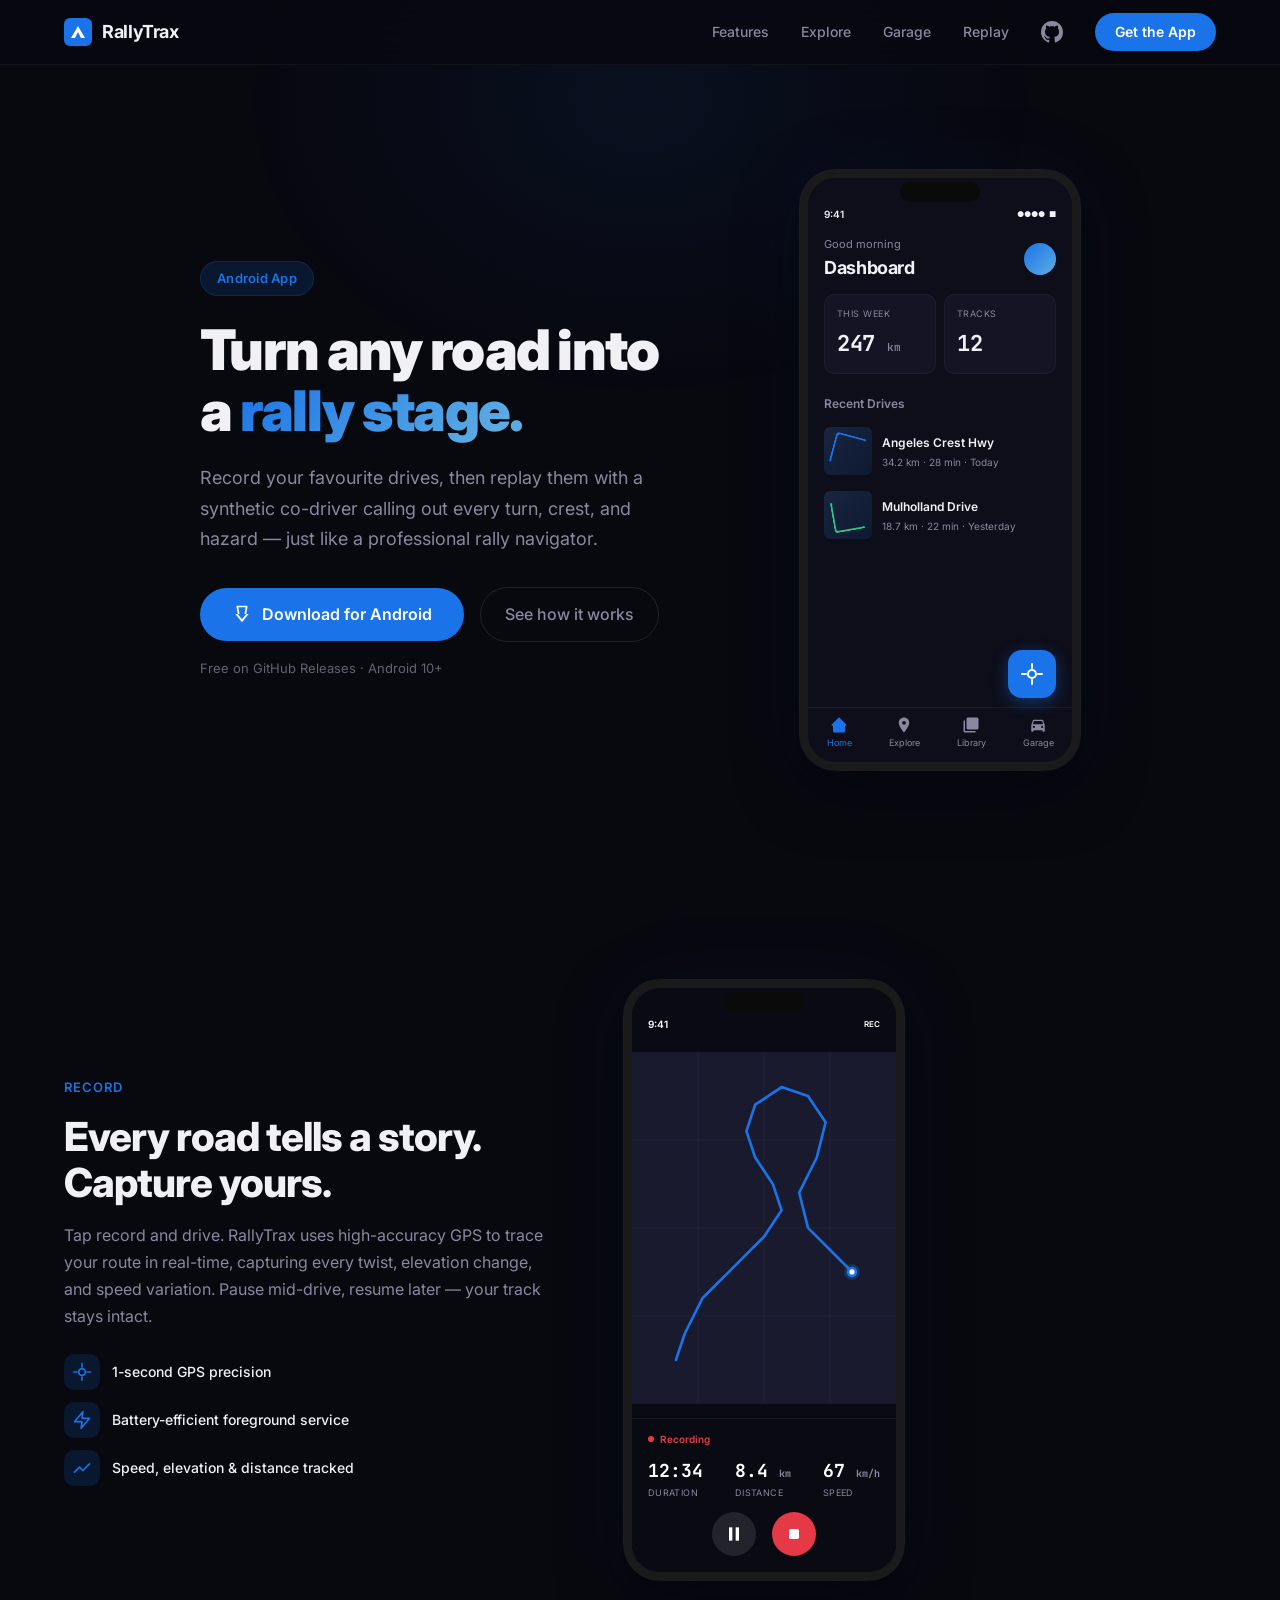
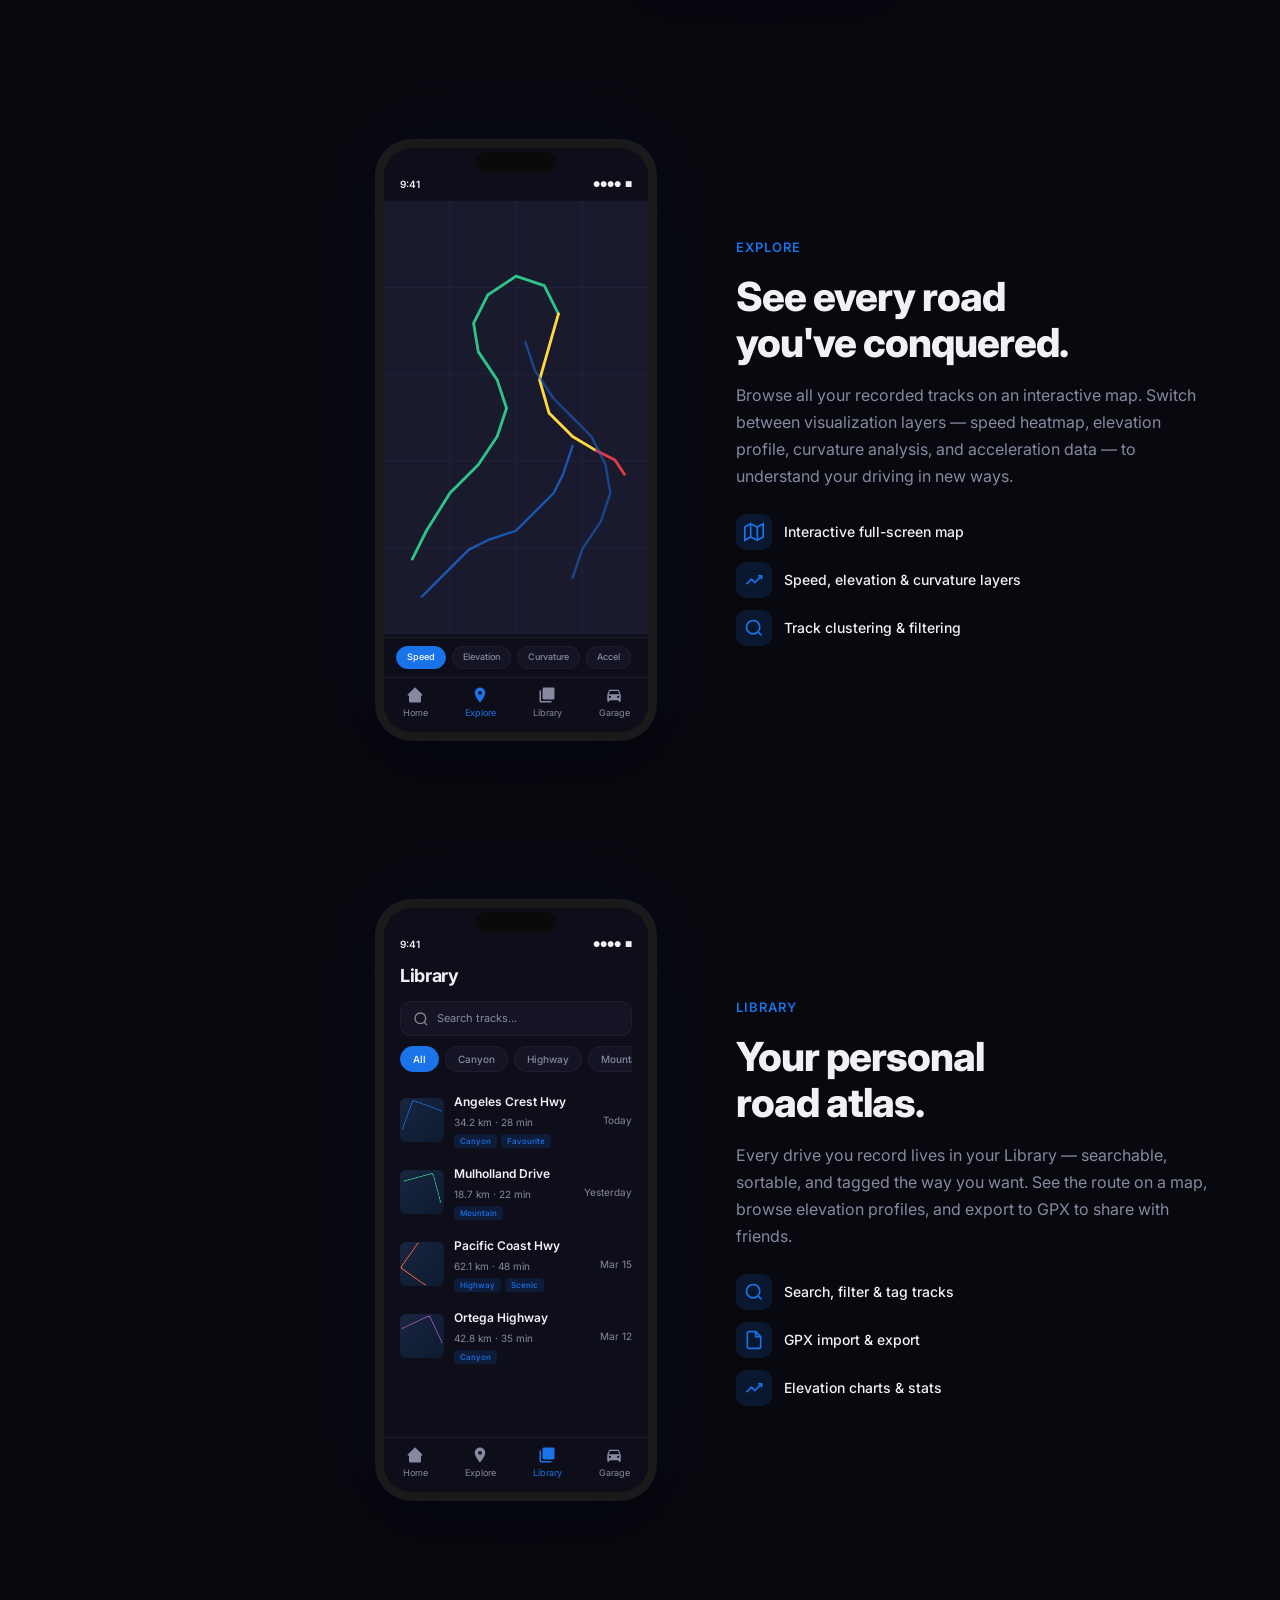
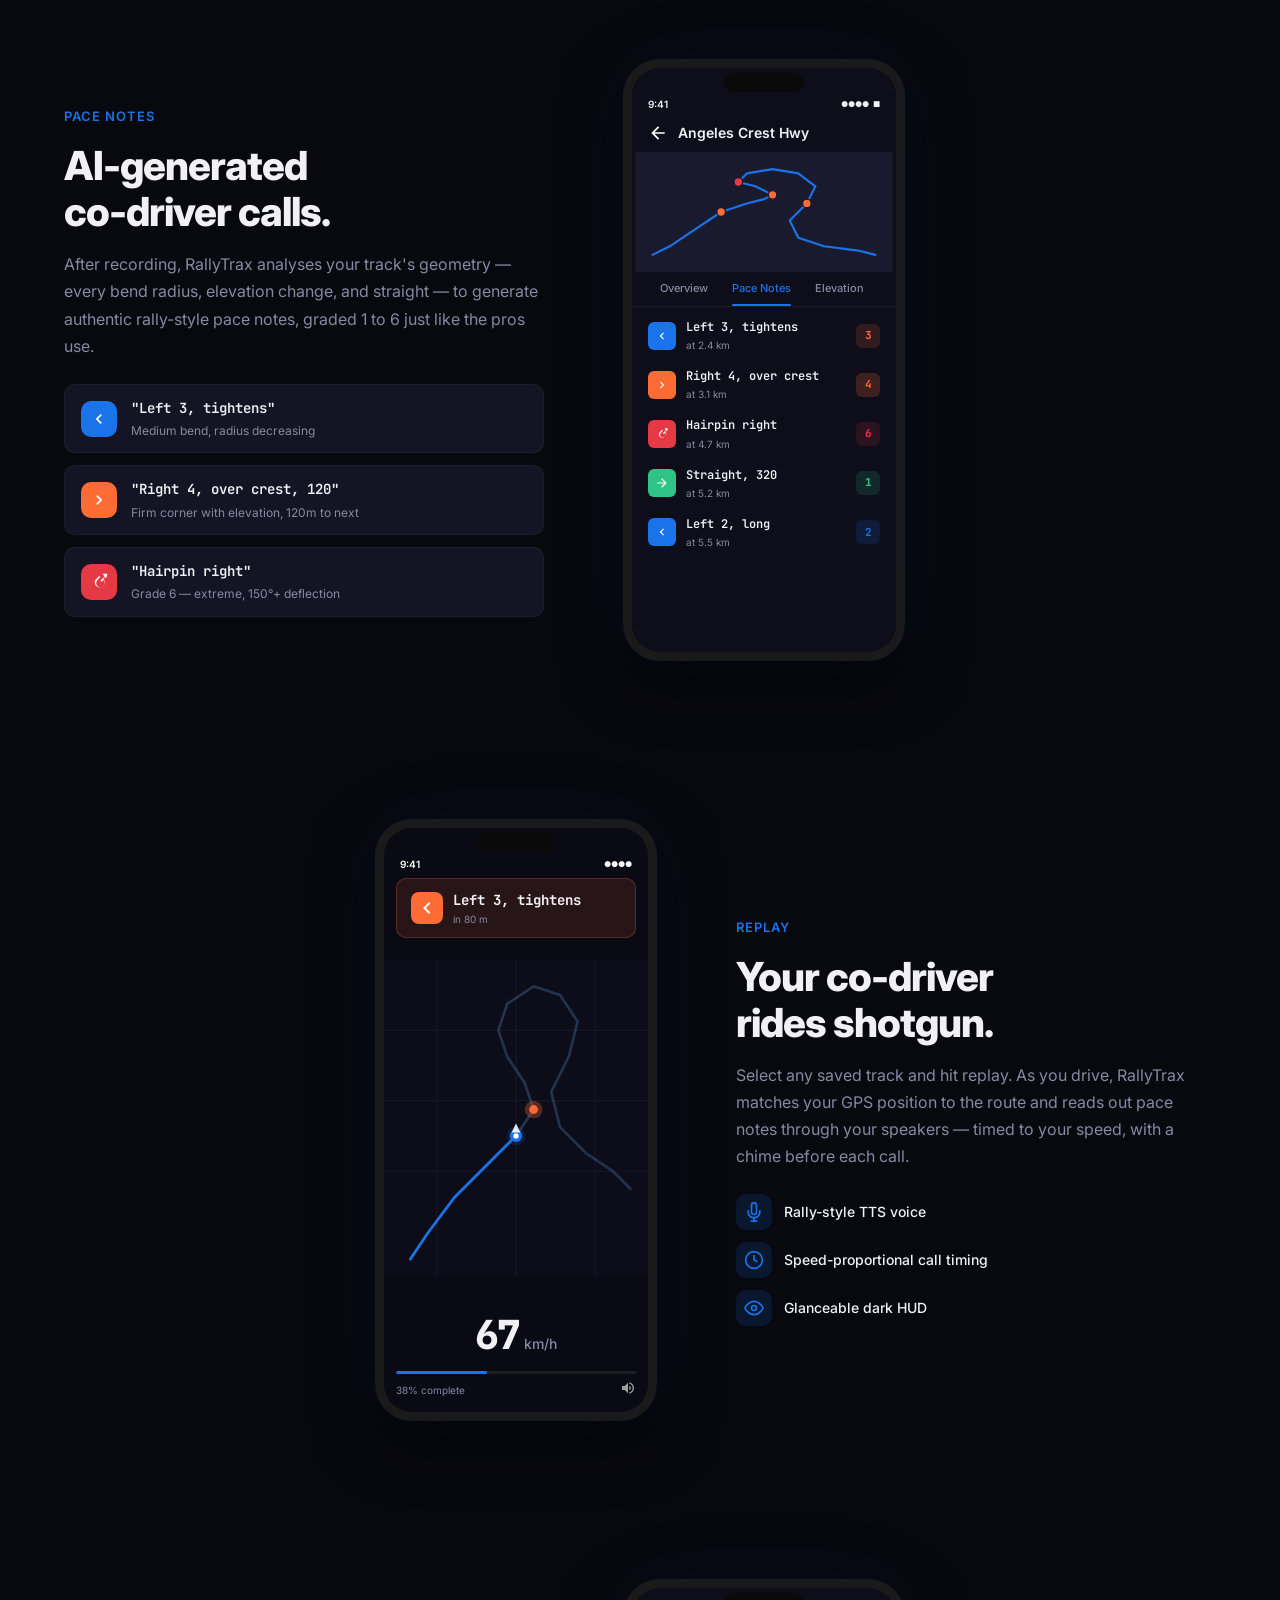
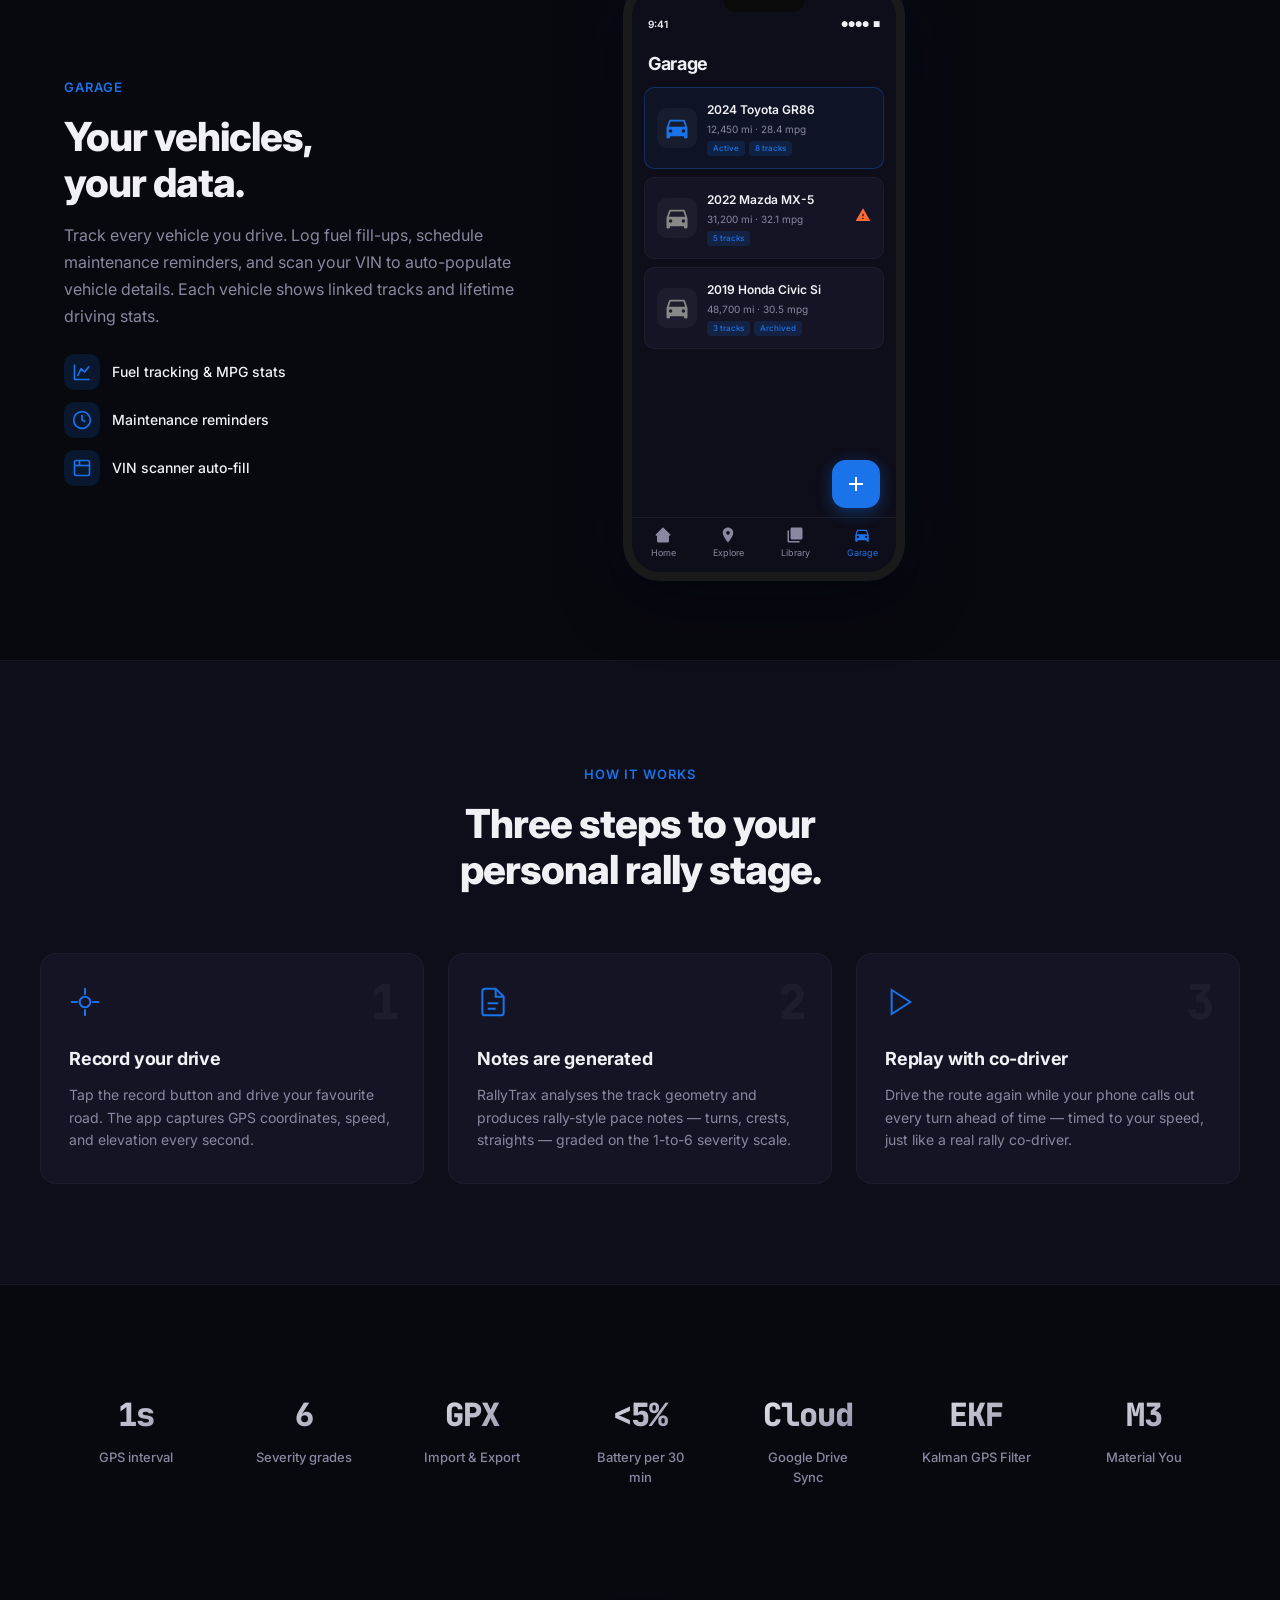
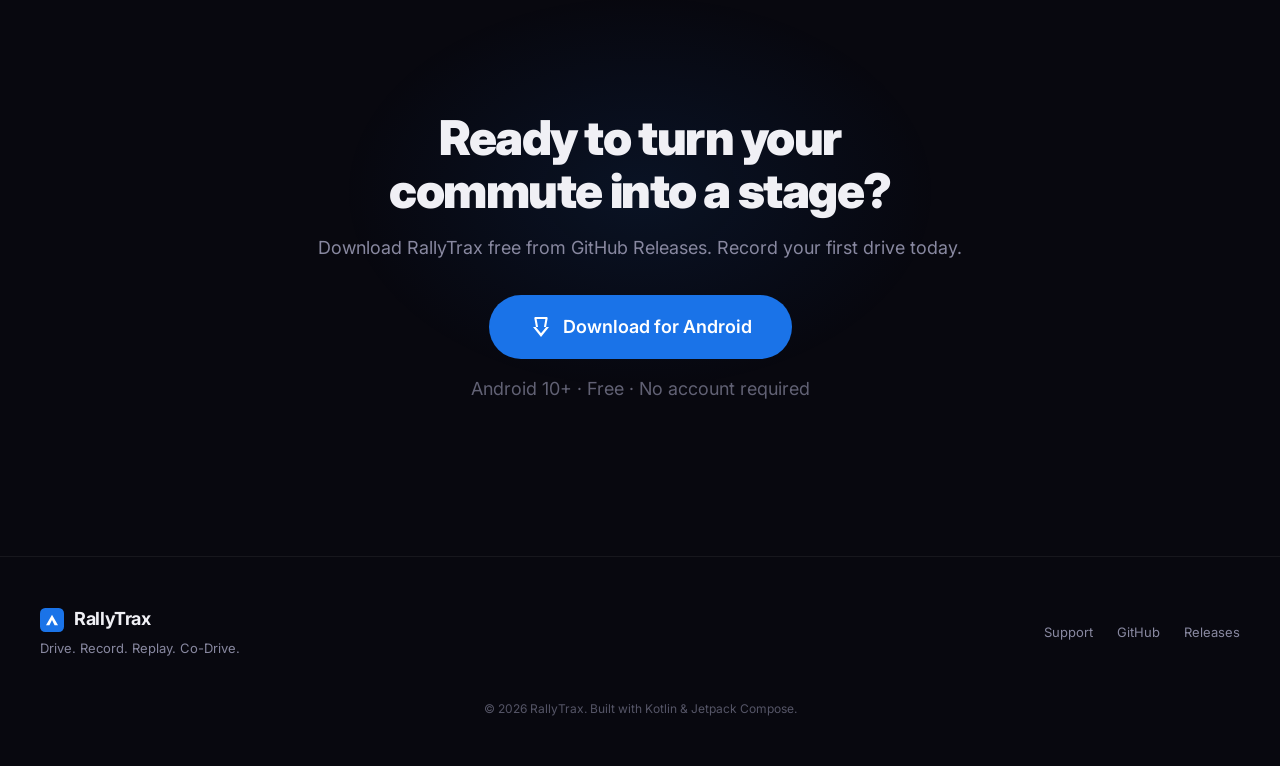
==== commit cc24ed16: "Update website to match current app layout and features - Fix bottom navigation in all phone mockups" ====
--- a/docs/index.html
+++ b/docs/index.html
@@ -39,7 +39,8 @@
       </a>
       <div class="nav-links">
         <a href="#features">Features</a>
-        <a href="#how-it-works">How It Works</a>
+        <a href="#explore">Explore</a>
+        <a href="#garage">Garage</a>
         <a href="#replay">Replay</a>
         <a href="https://github.com/arnavsacheti/RallyTrax" target="_blank" rel="noopener" class="nav-github" aria-label="GitHub">
           <svg width="22" height="22" viewBox="0 0 24 24" fill="currentColor"><path d="M12 0C5.37 0 0 5.37 0 12c0 5.31 3.435 9.795 8.205 11.385.6.105.825-.255.825-.57 0-.285-.015-1.23-.015-2.235-3.015.555-3.795-.735-4.035-1.41-.135-.345-.72-1.41-1.23-1.695-.42-.225-1.02-.78-.015-.795.945-.015 1.62.87 1.845 1.23 1.08 1.815 2.805 1.305 3.495.99.105-.78.42-1.305.765-1.605-2.67-.3-5.46-1.335-5.46-5.925 0-1.305.465-2.385 1.23-3.225-.12-.3-.54-1.53.12-3.18 0 0 1.005-.315 3.3 1.23.96-.27 1.98-.405 3-.405s2.04.135 3 .405c2.295-1.56 3.3-1.23 3.3-1.23.66 1.65.24 2.88.12 3.18.765.84 1.23 1.905 1.23 3.225 0 4.605-2.805 5.625-5.475 5.925.435.375.81 1.095.81 2.22 0 1.605-.015 2.895-.015 3.3 0 .315.225.69.825.57A12.02 12.02 0 0024 12c0-6.63-5.37-12-12-12z"/></svg>
@@ -118,16 +119,16 @@
                 <span>Home</span>
               </div>
               <div class="mock-nav-item">
+                <svg width="20" height="20" viewBox="0 0 24 24" fill="currentColor"><path d="M12 2C8.13 2 5 5.13 5 9c0 5.25 7 13 7 13s7-7.75 7-13c0-3.87-3.13-7-7-7zm0 9.5a2.5 2.5 0 010-5 2.5 2.5 0 010 5z"/></svg>
+                <span>Explore</span>
+              </div>
+              <div class="mock-nav-item">
                 <svg width="20" height="20" viewBox="0 0 24 24" fill="currentColor"><path d="M4 6H2v14c0 1.1.9 2 2 2h14v-2H4V6zm16-4H8c-1.1 0-2 .9-2 2v12c0 1.1.9 2 2 2h12c1.1 0 2-.9 2-2V4c0-1.1-.9-2-2-2z"/></svg>
                 <span>Library</span>
               </div>
               <div class="mock-nav-item">
-                <svg width="20" height="20" viewBox="0 0 24 24" fill="currentColor"><path d="M8 5v14l11-7z"/></svg>
-                <span>Replay</span>
-              </div>
-              <div class="mock-nav-item">
-                <svg width="20" height="20" viewBox="0 0 24 24" fill="currentColor"><path d="M19.14 12.94c.04-.31.06-.63.06-.94 0-.31-.02-.63-.06-.94l2.03-1.58a.49.49 0 00.12-.61l-1.92-3.32a.49.49 0 00-.59-.22l-2.39.96c-.5-.38-1.03-.7-1.62-.94l-.36-2.54a.484.484 0 00-.48-.41h-3.84c-.24 0-.43.17-.47.41l-.36 2.54c-.59.24-1.13.57-1.62.94l-2.39-.96a.49.49 0 00-.59.22L2.74 8.87c-.12.21-.08.47.12.61l2.03 1.58c-.04.31-.06.63-.06.94s.02.63.06.94l-2.03 1.58a.49.49 0 00-.12.61l1.92 3.32c.12.22.37.29.59.22l2.39-.96c.5.38 1.03.7 1.62.94l.36 2.54c.05.24.24.41.48.41h3.84c.24 0 .44-.17.47-.41l.36-2.54c.59-.24 1.13-.56 1.62-.94l2.39.96c.22.08.47 0 .59-.22l1.92-3.32c.12-.22.07-.47-.12-.61l-2.01-1.58zM12 15.6A3.6 3.6 0 1115.6 12 3.6 3.6 0 0112 15.6z"/></svg>
-                <span>Settings</span>
+                <svg width="20" height="20" viewBox="0 0 24 24" fill="currentColor"><path d="M18.92 6.01C18.72 5.42 18.16 5 17.5 5h-11c-.66 0-1.21.42-1.42 1.01L3 12v8c0 .55.45 1 1 1h1c.55 0 1-.45 1-1v-1h12v1c0 .55.45 1 1 1h1c.55 0 1-.45 1-1v-8l-2.08-5.99zM6.5 16a1.5 1.5 0 110-3 1.5 1.5 0 010 3zm11 0a1.5 1.5 0 110-3 1.5 1.5 0 010 3zM5 11l1.5-4.5h11L19 11H5z"/></svg>
+                <span>Garage</span>
               </div>
             </div>
           </div>
@@ -230,6 +231,99 @@
     </div>
   </section>
 
+  <!-- Feature: Explore -->
+  <section class="feature-section" id="explore">
+    <div class="feature-row reverse">
+      <div class="feature-text animate-on-scroll" data-animation="fade-left">
+        <div class="feature-label">Explore</div>
+        <h2>See every road<br>you've conquered.</h2>
+        <p>Browse all your recorded tracks on an interactive map. Switch between visualization layers — speed heatmap, elevation profile, curvature analysis, and acceleration data — to understand your driving in new ways.</p>
+        <div class="feature-details">
+          <div class="feature-detail">
+            <div class="feature-detail-icon">
+              <svg width="20" height="20" viewBox="0 0 24 24" fill="none" stroke="#1A73E8" stroke-width="2"><path d="M1 6v16l7-4 8 4 7-4V2l-7 4-8-4-7 4z"/><line x1="8" y1="2" x2="8" y2="18"/><line x1="16" y1="6" x2="16" y2="22"/></svg>
+            </div>
+            <span>Interactive full-screen map</span>
+          </div>
+          <div class="feature-detail">
+            <div class="feature-detail-icon">
+              <svg width="20" height="20" viewBox="0 0 24 24" fill="none" stroke="#1A73E8" stroke-width="2"><path d="M3 17l6-6 4 4 8-8"/><path d="M17 7h4v4"/></svg>
+            </div>
+            <span>Speed, elevation &amp; curvature layers</span>
+          </div>
+          <div class="feature-detail">
+            <div class="feature-detail-icon">
+              <svg width="20" height="20" viewBox="0 0 24 24" fill="none" stroke="#1A73E8" stroke-width="2"><circle cx="11" cy="11" r="8"/><line x1="21" y1="21" x2="16.65" y2="16.65"/></svg>
+            </div>
+            <span>Track clustering &amp; filtering</span>
+          </div>
+        </div>
+      </div>
+      <div class="feature-phone-wrapper animate-on-scroll" data-animation="fade-right">
+        <div class="pixel-phone">
+          <div class="pixel-screen">
+            <!-- Mock Explore Screen -->
+            <div class="mock-app mock-explore">
+              <div class="mock-statusbar">
+                <span>9:41</span>
+                <div class="mock-statusbar-icons">
+                  <span>&#9679;&#9679;&#9679;&#9679;</span>
+                  <span>&#9632;</span>
+                </div>
+              </div>
+              <div class="mock-explore-map">
+                <svg viewBox="0 0 280 460" width="100%" height="100%">
+                  <rect fill="#1a1a2e" width="280" height="460"/>
+                  <!-- Map grid -->
+                  <line x1="0" y1="92" x2="280" y2="92" stroke="#2a2a4a" stroke-width="0.5"/>
+                  <line x1="0" y1="184" x2="280" y2="184" stroke="#2a2a4a" stroke-width="0.5"/>
+                  <line x1="0" y1="276" x2="280" y2="276" stroke="#2a2a4a" stroke-width="0.5"/>
+                  <line x1="0" y1="368" x2="280" y2="368" stroke="#2a2a4a" stroke-width="0.5"/>
+                  <line x1="70" y1="0" x2="70" y2="460" stroke="#2a2a4a" stroke-width="0.5"/>
+                  <line x1="140" y1="0" x2="140" y2="460" stroke="#2a2a4a" stroke-width="0.5"/>
+                  <line x1="210" y1="0" x2="210" y2="460" stroke="#2a2a4a" stroke-width="0.5"/>
+                  <!-- Track 1 - Speed heatmap style -->
+                  <polyline points="30,380 45,350 70,310 100,280 120,250 130,220 120,190 100,160 95,130 110,100 140,80 170,90 185,120" fill="none" stroke="#2EC486" stroke-width="3" stroke-linecap="round" stroke-linejoin="round"/>
+                  <polyline points="185,120 175,155 165,190 175,225 200,250 225,265" fill="none" stroke="#FFD93D" stroke-width="3" stroke-linecap="round" stroke-linejoin="round"/>
+                  <polyline points="225,265 245,275 255,290" fill="none" stroke="#E63946" stroke-width="3" stroke-linecap="round" stroke-linejoin="round"/>
+                  <!-- Track 2 -->
+                  <polyline points="40,420 60,400 90,370 110,360 140,350 160,330 180,310 190,290 200,260" fill="none" stroke="#1A73E8" stroke-width="2.5" stroke-linecap="round" stroke-linejoin="round" opacity="0.7"/>
+                  <!-- Track 3 -->
+                  <polyline points="200,400 210,370 230,340 240,310 235,280 220,250 200,230 180,210 160,180 150,150" fill="none" stroke="#1A73E8" stroke-width="2.5" stroke-linecap="round" stroke-linejoin="round" opacity="0.5"/>
+                </svg>
+              </div>
+              <!-- Layer chips -->
+              <div class="mock-explore-layers">
+                <span class="mock-chip active">Speed</span>
+                <span class="mock-chip">Elevation</span>
+                <span class="mock-chip">Curvature</span>
+                <span class="mock-chip">Accel</span>
+              </div>
+              <div class="mock-bottomnav">
+                <div class="mock-nav-item">
+                  <svg width="20" height="20" viewBox="0 0 24 24" fill="currentColor"><path d="M3 13h1v7c0 1.1.9 2 2 2h12c1.1 0 2-.9 2-2v-7h1a1 1 0 00.7-1.7l-9-9a1 1 0 00-1.4 0l-9 9A1 1 0 003 13z"/></svg>
+                  <span>Home</span>
+                </div>
+                <div class="mock-nav-item active">
+                  <svg width="20" height="20" viewBox="0 0 24 24" fill="currentColor"><path d="M12 2C8.13 2 5 5.13 5 9c0 5.25 7 13 7 13s7-7.75 7-13c0-3.87-3.13-7-7-7zm0 9.5a2.5 2.5 0 010-5 2.5 2.5 0 010 5z"/></svg>
+                  <span>Explore</span>
+                </div>
+                <div class="mock-nav-item">
+                  <svg width="20" height="20" viewBox="0 0 24 24" fill="currentColor"><path d="M4 6H2v14c0 1.1.9 2 2 2h14v-2H4V6zm16-4H8c-1.1 0-2 .9-2 2v12c0 1.1.9 2 2 2h12c1.1 0 2-.9 2-2V4c0-1.1-.9-2-2-2z"/></svg>
+                  <span>Library</span>
+                </div>
+                <div class="mock-nav-item">
+                  <svg width="20" height="20" viewBox="0 0 24 24" fill="currentColor"><path d="M18.92 6.01C18.72 5.42 18.16 5 17.5 5h-11c-.66 0-1.21.42-1.42 1.01L3 12v8c0 .55.45 1 1 1h1c.55 0 1-.45 1-1v-1h12v1c0 .55.45 1 1 1h1c.55 0 1-.45 1-1v-8l-2.08-5.99zM6.5 16a1.5 1.5 0 110-3 1.5 1.5 0 010 3zm11 0a1.5 1.5 0 110-3 1.5 1.5 0 010 3zM5 11l1.5-4.5h11L19 11H5z"/></svg>
+                  <span>Garage</span>
+                </div>
+              </div>
+            </div>
+          </div>
+        </div>
+      </div>
+    </div>
+  </section>
+
   <!-- Feature: Library -->
   <section class="feature-section">
     <div class="feature-row reverse">
@@ -336,17 +430,17 @@
                   <svg width="20" height="20" viewBox="0 0 24 24" fill="currentColor"><path d="M3 13h1v7c0 1.1.9 2 2 2h12c1.1 0 2-.9 2-2v-7h1a1 1 0 00.7-1.7l-9-9a1 1 0 00-1.4 0l-9 9A1 1 0 003 13z"/></svg>
                   <span>Home</span>
                 </div>
+                <div class="mock-nav-item">
+                  <svg width="20" height="20" viewBox="0 0 24 24" fill="currentColor"><path d="M12 2C8.13 2 5 5.13 5 9c0 5.25 7 13 7 13s7-7.75 7-13c0-3.87-3.13-7-7-7zm0 9.5a2.5 2.5 0 010-5 2.5 2.5 0 010 5z"/></svg>
+                  <span>Explore</span>
+                </div>
                 <div class="mock-nav-item active">
                   <svg width="20" height="20" viewBox="0 0 24 24" fill="currentColor"><path d="M4 6H2v14c0 1.1.9 2 2 2h14v-2H4V6zm16-4H8c-1.1 0-2 .9-2 2v12c0 1.1.9 2 2 2h12c1.1 0 2-.9 2-2V4c0-1.1-.9-2-2-2z"/></svg>
                   <span>Library</span>
                 </div>
                 <div class="mock-nav-item">
-                  <svg width="20" height="20" viewBox="0 0 24 24" fill="currentColor"><path d="M8 5v14l11-7z"/></svg>
-                  <span>Replay</span>
-                </div>
-                <div class="mock-nav-item">
-                  <svg width="20" height="20" viewBox="0 0 24 24" fill="currentColor"><path d="M19.14 12.94c.04-.31.06-.63.06-.94 0-.31-.02-.63-.06-.94l2.03-1.58a.49.49 0 00.12-.61l-1.92-3.32a.49.49 0 00-.59-.22l-2.39.96c-.5-.38-1.03-.7-1.62-.94l-.36-2.54a.484.484 0 00-.48-.41h-3.84c-.24 0-.43.17-.47.41l-.36 2.54c-.59.24-1.13.57-1.62.94l-2.39-.96a.49.49 0 00-.59.22L2.74 8.87c-.12.21-.08.47.12.61l2.03 1.58c-.04.31-.06.63-.06.94s.02.63.06.94l-2.03 1.58a.49.49 0 00-.12.61l1.92 3.32c.12.22.37.29.59.22l2.39-.96c.5.38 1.03.7 1.62.94l.36 2.54c.05.24.24.41.48.41h3.84c.24 0 .44-.17.47-.41l.36-2.54c.59-.24 1.13-.56 1.62-.94l2.39.96c.22.08.47 0 .59-.22l1.92-3.32c.12-.22.07-.47-.12-.61l-2.01-1.58zM12 15.6A3.6 3.6 0 1115.6 12 3.6 3.6 0 0112 15.6z"/></svg>
-                  <span>Settings</span>
+                  <svg width="20" height="20" viewBox="0 0 24 24" fill="currentColor"><path d="M18.92 6.01C18.72 5.42 18.16 5 17.5 5h-11c-.66 0-1.21.42-1.42 1.01L3 12v8c0 .55.45 1 1 1h1c.55 0 1-.45 1-1v-1h12v1c0 .55.45 1 1 1h1c.55 0 1-.45 1-1v-8l-2.08-5.99zM6.5 16a1.5 1.5 0 110-3 1.5 1.5 0 010 3zm11 0a1.5 1.5 0 110-3 1.5 1.5 0 010 3zM5 11l1.5-4.5h11L19 11H5z"/></svg>
+                  <span>Garage</span>
                 </div>
               </div>
             </div>
@@ -581,6 +675,120 @@
     </div>
   </section>
 
+  <!-- Feature: Garage -->
+  <section class="feature-section" id="garage">
+    <div class="feature-row">
+      <div class="feature-text animate-on-scroll" data-animation="fade-right">
+        <div class="feature-label">Garage</div>
+        <h2>Your vehicles,<br>your data.</h2>
+        <p>Track every vehicle you drive. Log fuel fill-ups, schedule maintenance reminders, and scan your VIN to auto-populate vehicle details. Each vehicle shows linked tracks and lifetime driving stats.</p>
+        <div class="feature-details">
+          <div class="feature-detail">
+            <div class="feature-detail-icon">
+              <svg width="20" height="20" viewBox="0 0 24 24" fill="none" stroke="#1A73E8" stroke-width="2"><path d="M3 3v18h18"/><path d="M7 16l4-8 4 4 5-6" stroke-linecap="round" stroke-linejoin="round"/></svg>
+            </div>
+            <span>Fuel tracking &amp; MPG stats</span>
+          </div>
+          <div class="feature-detail">
+            <div class="feature-detail-icon">
+              <svg width="20" height="20" viewBox="0 0 24 24" fill="none" stroke="#1A73E8" stroke-width="2"><circle cx="12" cy="12" r="10"/><polyline points="12 6 12 12 16 14"/></svg>
+            </div>
+            <span>Maintenance reminders</span>
+          </div>
+          <div class="feature-detail">
+            <div class="feature-detail-icon">
+              <svg width="20" height="20" viewBox="0 0 24 24" fill="none" stroke="#1A73E8" stroke-width="2"><rect x="3" y="3" width="18" height="18" rx="2"/><line x1="3" y1="9" x2="21" y2="9"/><line x1="9" y1="3" x2="9" y2="9"/></svg>
+            </div>
+            <span>VIN scanner auto-fill</span>
+          </div>
+        </div>
+      </div>
+      <div class="feature-phone-wrapper animate-on-scroll" data-animation="fade-left">
+        <div class="pixel-phone">
+          <div class="pixel-screen">
+            <!-- Mock Garage Screen -->
+            <div class="mock-app mock-garage">
+              <div class="mock-statusbar">
+                <span>9:41</span>
+                <div class="mock-statusbar-icons">
+                  <span>&#9679;&#9679;&#9679;&#9679;</span>
+                  <span>&#9632;</span>
+                </div>
+              </div>
+              <div class="mock-garage-header">
+                <div class="mock-title">Garage</div>
+              </div>
+              <div class="mock-garage-list">
+                <div class="mock-vehicle-card active-vehicle">
+                  <div class="mock-vehicle-icon">
+                    <svg width="28" height="28" viewBox="0 0 24 24" fill="#1A73E8"><path d="M18.92 6.01C18.72 5.42 18.16 5 17.5 5h-11c-.66 0-1.21.42-1.42 1.01L3 12v8c0 .55.45 1 1 1h1c.55 0 1-.45 1-1v-1h12v1c0 .55.45 1 1 1h1c.55 0 1-.45 1-1v-8l-2.08-5.99zM6.5 16a1.5 1.5 0 110-3 1.5 1.5 0 010 3zm11 0a1.5 1.5 0 110-3 1.5 1.5 0 010 3zM5 11l1.5-4.5h11L19 11H5z"/></svg>
+                  </div>
+                  <div class="mock-vehicle-info">
+                    <div class="mock-vehicle-name">2024 Toyota GR86</div>
+                    <div class="mock-vehicle-meta">12,450 mi &middot; 28.4 mpg</div>
+                    <div class="mock-vehicle-tags">
+                      <span class="mock-tag accent">Active</span>
+                      <span class="mock-tag">8 tracks</span>
+                    </div>
+                  </div>
+                </div>
+                <div class="mock-vehicle-card">
+                  <div class="mock-vehicle-icon">
+                    <svg width="28" height="28" viewBox="0 0 24 24" fill="#888"><path d="M18.92 6.01C18.72 5.42 18.16 5 17.5 5h-11c-.66 0-1.21.42-1.42 1.01L3 12v8c0 .55.45 1 1 1h1c.55 0 1-.45 1-1v-1h12v1c0 .55.45 1 1 1h1c.55 0 1-.45 1-1v-8l-2.08-5.99zM6.5 16a1.5 1.5 0 110-3 1.5 1.5 0 010 3zm11 0a1.5 1.5 0 110-3 1.5 1.5 0 010 3zM5 11l1.5-4.5h11L19 11H5z"/></svg>
+                  </div>
+                  <div class="mock-vehicle-info">
+                    <div class="mock-vehicle-name">2022 Mazda MX-5</div>
+                    <div class="mock-vehicle-meta">31,200 mi &middot; 32.1 mpg</div>
+                    <div class="mock-vehicle-tags">
+                      <span class="mock-tag">5 tracks</span>
+                    </div>
+                  </div>
+                  <div class="mock-vehicle-warning">
+                    <svg width="16" height="16" viewBox="0 0 24 24" fill="#FF6B35"><path d="M1 21h22L12 2 1 21zm12-3h-2v-2h2v2zm0-4h-2v-4h2v4z"/></svg>
+                  </div>
+                </div>
+                <div class="mock-vehicle-card">
+                  <div class="mock-vehicle-icon">
+                    <svg width="28" height="28" viewBox="0 0 24 24" fill="#888"><path d="M18.92 6.01C18.72 5.42 18.16 5 17.5 5h-11c-.66 0-1.21.42-1.42 1.01L3 12v8c0 .55.45 1 1 1h1c.55 0 1-.45 1-1v-1h12v1c0 .55.45 1 1 1h1c.55 0 1-.45 1-1v-8l-2.08-5.99zM6.5 16a1.5 1.5 0 110-3 1.5 1.5 0 010 3zm11 0a1.5 1.5 0 110-3 1.5 1.5 0 010 3zM5 11l1.5-4.5h11L19 11H5z"/></svg>
+                  </div>
+                  <div class="mock-vehicle-info">
+                    <div class="mock-vehicle-name">2019 Honda Civic Si</div>
+                    <div class="mock-vehicle-meta">48,700 mi &middot; 30.5 mpg</div>
+                    <div class="mock-vehicle-tags">
+                      <span class="mock-tag">3 tracks</span>
+                      <span class="mock-tag">Archived</span>
+                    </div>
+                  </div>
+                </div>
+              </div>
+              <div class="mock-fab">
+                <svg width="24" height="24" viewBox="0 0 24 24" fill="white"><path d="M19 13h-6v6h-2v-6H5v-2h6V5h2v6h6v2z"/></svg>
+              </div>
+              <div class="mock-bottomnav">
+                <div class="mock-nav-item">
+                  <svg width="20" height="20" viewBox="0 0 24 24" fill="currentColor"><path d="M3 13h1v7c0 1.1.9 2 2 2h12c1.1 0 2-.9 2-2v-7h1a1 1 0 00.7-1.7l-9-9a1 1 0 00-1.4 0l-9 9A1 1 0 003 13z"/></svg>
+                  <span>Home</span>
+                </div>
+                <div class="mock-nav-item">
+                  <svg width="20" height="20" viewBox="0 0 24 24" fill="currentColor"><path d="M12 2C8.13 2 5 5.13 5 9c0 5.25 7 13 7 13s7-7.75 7-13c0-3.87-3.13-7-7-7zm0 9.5a2.5 2.5 0 010-5 2.5 2.5 0 010 5z"/></svg>
+                  <span>Explore</span>
+                </div>
+                <div class="mock-nav-item">
+                  <svg width="20" height="20" viewBox="0 0 24 24" fill="currentColor"><path d="M4 6H2v14c0 1.1.9 2 2 2h14v-2H4V6zm16-4H8c-1.1 0-2 .9-2 2v12c0 1.1.9 2 2 2h12c1.1 0 2-.9 2-2V4c0-1.1-.9-2-2-2z"/></svg>
+                  <span>Library</span>
+                </div>
+                <div class="mock-nav-item active">
+                  <svg width="20" height="20" viewBox="0 0 24 24" fill="currentColor"><path d="M18.92 6.01C18.72 5.42 18.16 5 17.5 5h-11c-.66 0-1.21.42-1.42 1.01L3 12v8c0 .55.45 1 1 1h1c.55 0 1-.45 1-1v-1h12v1c0 .55.45 1 1 1h1c.55 0 1-.45 1-1v-8l-2.08-5.99zM6.5 16a1.5 1.5 0 110-3 1.5 1.5 0 010 3zm11 0a1.5 1.5 0 110-3 1.5 1.5 0 010 3zM5 11l1.5-4.5h11L19 11H5z"/></svg>
+                  <span>Garage</span>
+                </div>
+              </div>
+            </div>
+          </div>
+        </div>
+      </div>
+    </div>
+  </section>
+
   <!-- How it works -->
   <section class="steps-section">
     <div class="steps-inner">
@@ -636,6 +844,14 @@
         <div class="spec-item">
           <div class="spec-value">&lt;5%</div>
           <div class="spec-label">Battery per 30 min</div>
+        </div>
+        <div class="spec-item">
+          <div class="spec-value">Cloud</div>
+          <div class="spec-label">Google Drive Sync</div>
+        </div>
+        <div class="spec-item">
+          <div class="spec-value">EKF</div>
+          <div class="spec-label">Kalman GPS Filter</div>
         </div>
         <div class="spec-item">
           <div class="spec-value">M3</div>
--- a/docs/styles.css
+++ b/docs/styles.css
@@ -931,6 +931,123 @@
   opacity: 0.6;
 }
 
+/* -- Explore Screen -- */
+.mock-explore {
+  display: flex;
+  flex-direction: column;
+}
+
+.mock-explore-map {
+  flex: 1;
+  overflow: hidden;
+  position: relative;
+}
+
+.mock-explore-layers {
+  display: flex;
+  gap: 6px;
+  padding: 8px 12px;
+  background: var(--bg-surface);
+  border-top: 1px solid rgba(255, 255, 255, 0.06);
+}
+
+.mock-explore-layers .mock-chip {
+  font-size: 9px;
+  padding: 3px 10px;
+}
+
+/* -- Garage Screen -- */
+.mock-garage {
+  display: flex;
+  flex-direction: column;
+}
+
+.mock-garage-header {
+  padding: 12px 16px 8px;
+}
+
+.mock-garage-list {
+  flex: 1;
+  padding: 0 12px;
+  display: flex;
+  flex-direction: column;
+  gap: 8px;
+  overflow: hidden;
+}
+
+.mock-vehicle-card {
+  display: flex;
+  align-items: center;
+  gap: 10px;
+  padding: 12px;
+  background: var(--bg-card);
+  border-radius: var(--radius-sm);
+  border: 1px solid rgba(255, 255, 255, 0.04);
+  position: relative;
+}
+
+.mock-vehicle-card.active-vehicle {
+  border-color: rgba(26, 115, 232, 0.3);
+  background: rgba(26, 115, 232, 0.06);
+}
+
+.mock-vehicle-icon {
+  width: 40px;
+  height: 40px;
+  border-radius: 10px;
+  background: rgba(255, 255, 255, 0.04);
+  display: flex;
+  align-items: center;
+  justify-content: center;
+  flex-shrink: 0;
+}
+
+.mock-vehicle-info {
+  flex: 1;
+  min-width: 0;
+}
+
+.mock-vehicle-name {
+  font-size: 12px;
+  font-weight: 600;
+  white-space: nowrap;
+  overflow: hidden;
+  text-overflow: ellipsis;
+}
+
+.mock-vehicle-meta {
+  font-size: 10px;
+  color: var(--text-secondary);
+  margin-top: 2px;
+}
+
+.mock-vehicle-tags {
+  display: flex;
+  gap: 4px;
+  margin-top: 4px;
+}
+
+.mock-vehicle-tags .mock-tag {
+  font-size: 8px;
+  padding: 1px 6px;
+}
+
+.mock-vehicle-tags .mock-tag.accent {
+  background: rgba(26, 115, 232, 0.15);
+  color: var(--accent);
+  border-color: rgba(26, 115, 232, 0.3);
+}
+
+.mock-vehicle-warning {
+  flex-shrink: 0;
+  animation: pulse-warning 2s ease-in-out infinite;
+}
+
+@keyframes pulse-warning {
+  0%, 100% { opacity: 1; }
+  50% { opacity: 0.5; }
+}
+
 /* ---- Feature Sections ---- */
 .feature-section {
   padding: 80px 24px;
@@ -1134,7 +1251,7 @@
 
 .specs-grid {
   display: grid;
-  grid-template-columns: repeat(5, 1fr);
+  grid-template-columns: repeat(auto-fit, minmax(120px, 1fr));
   gap: 24px;
   text-align: center;
 }
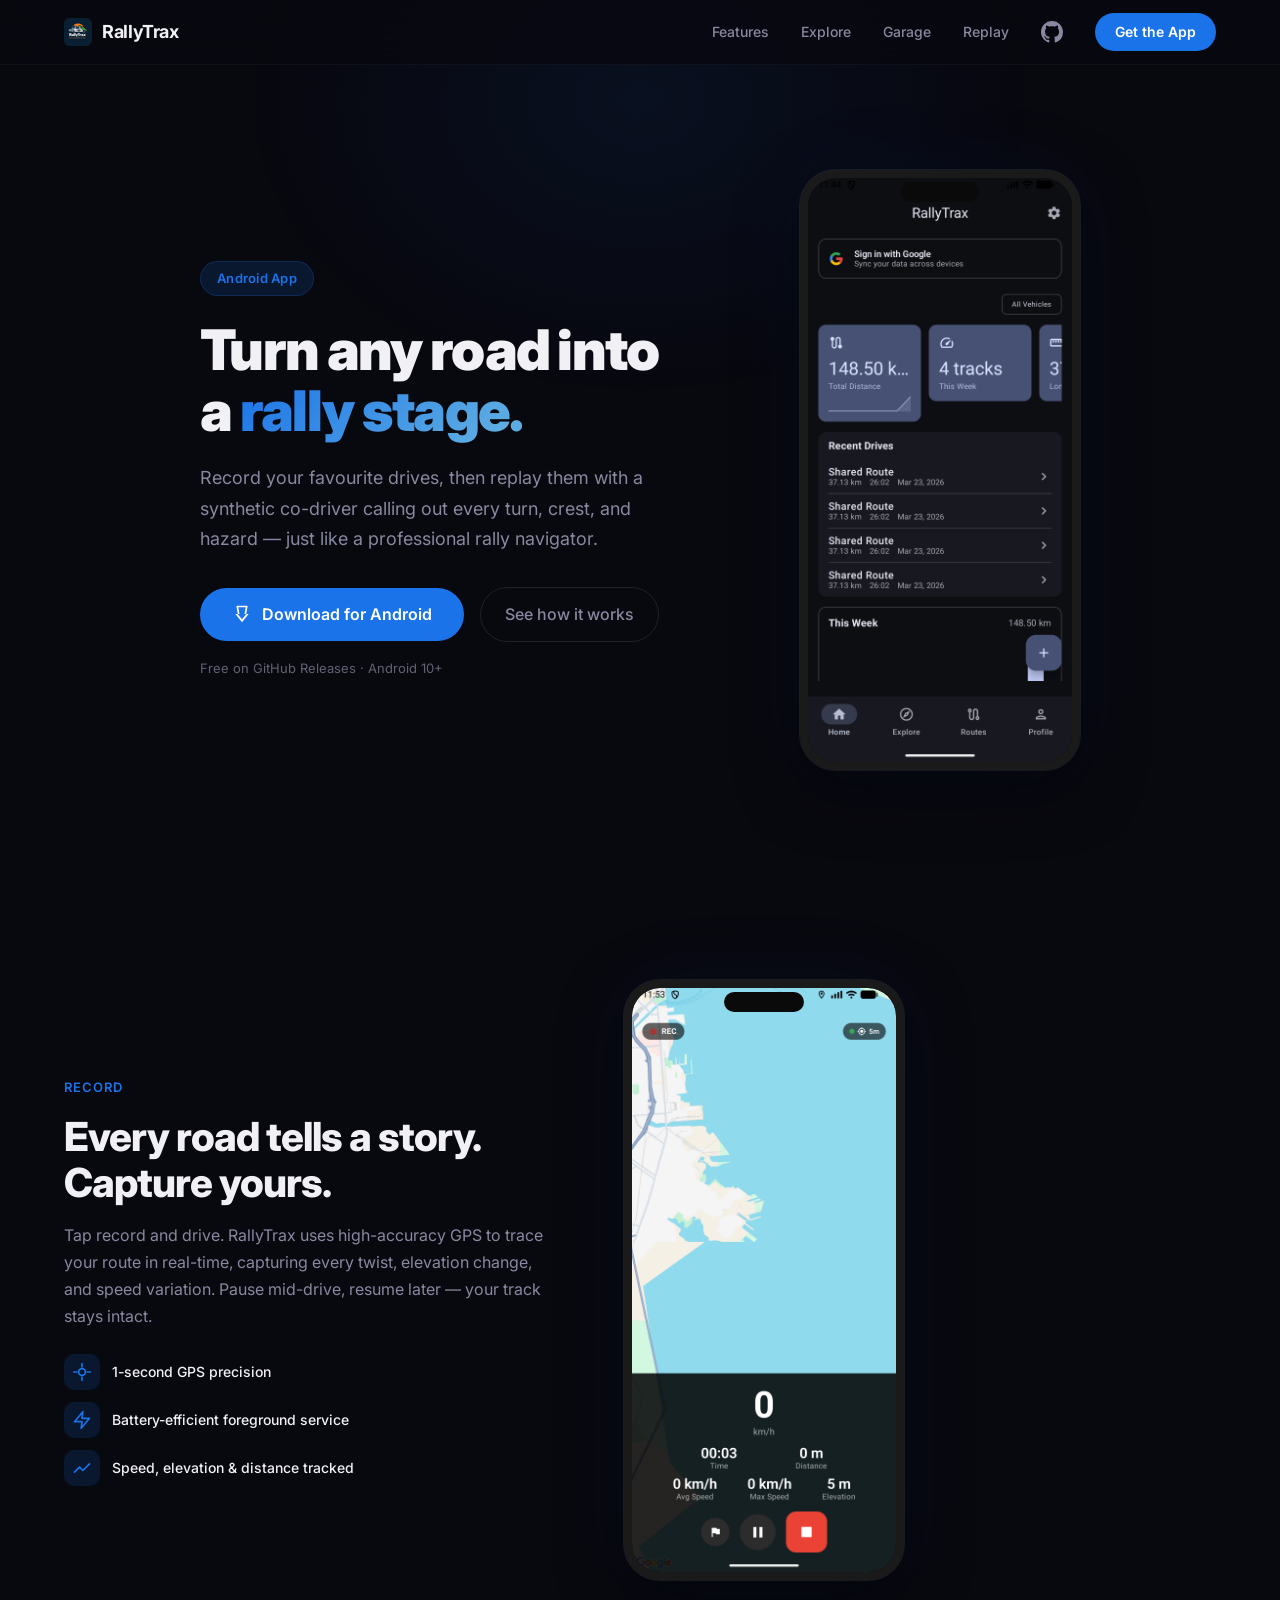
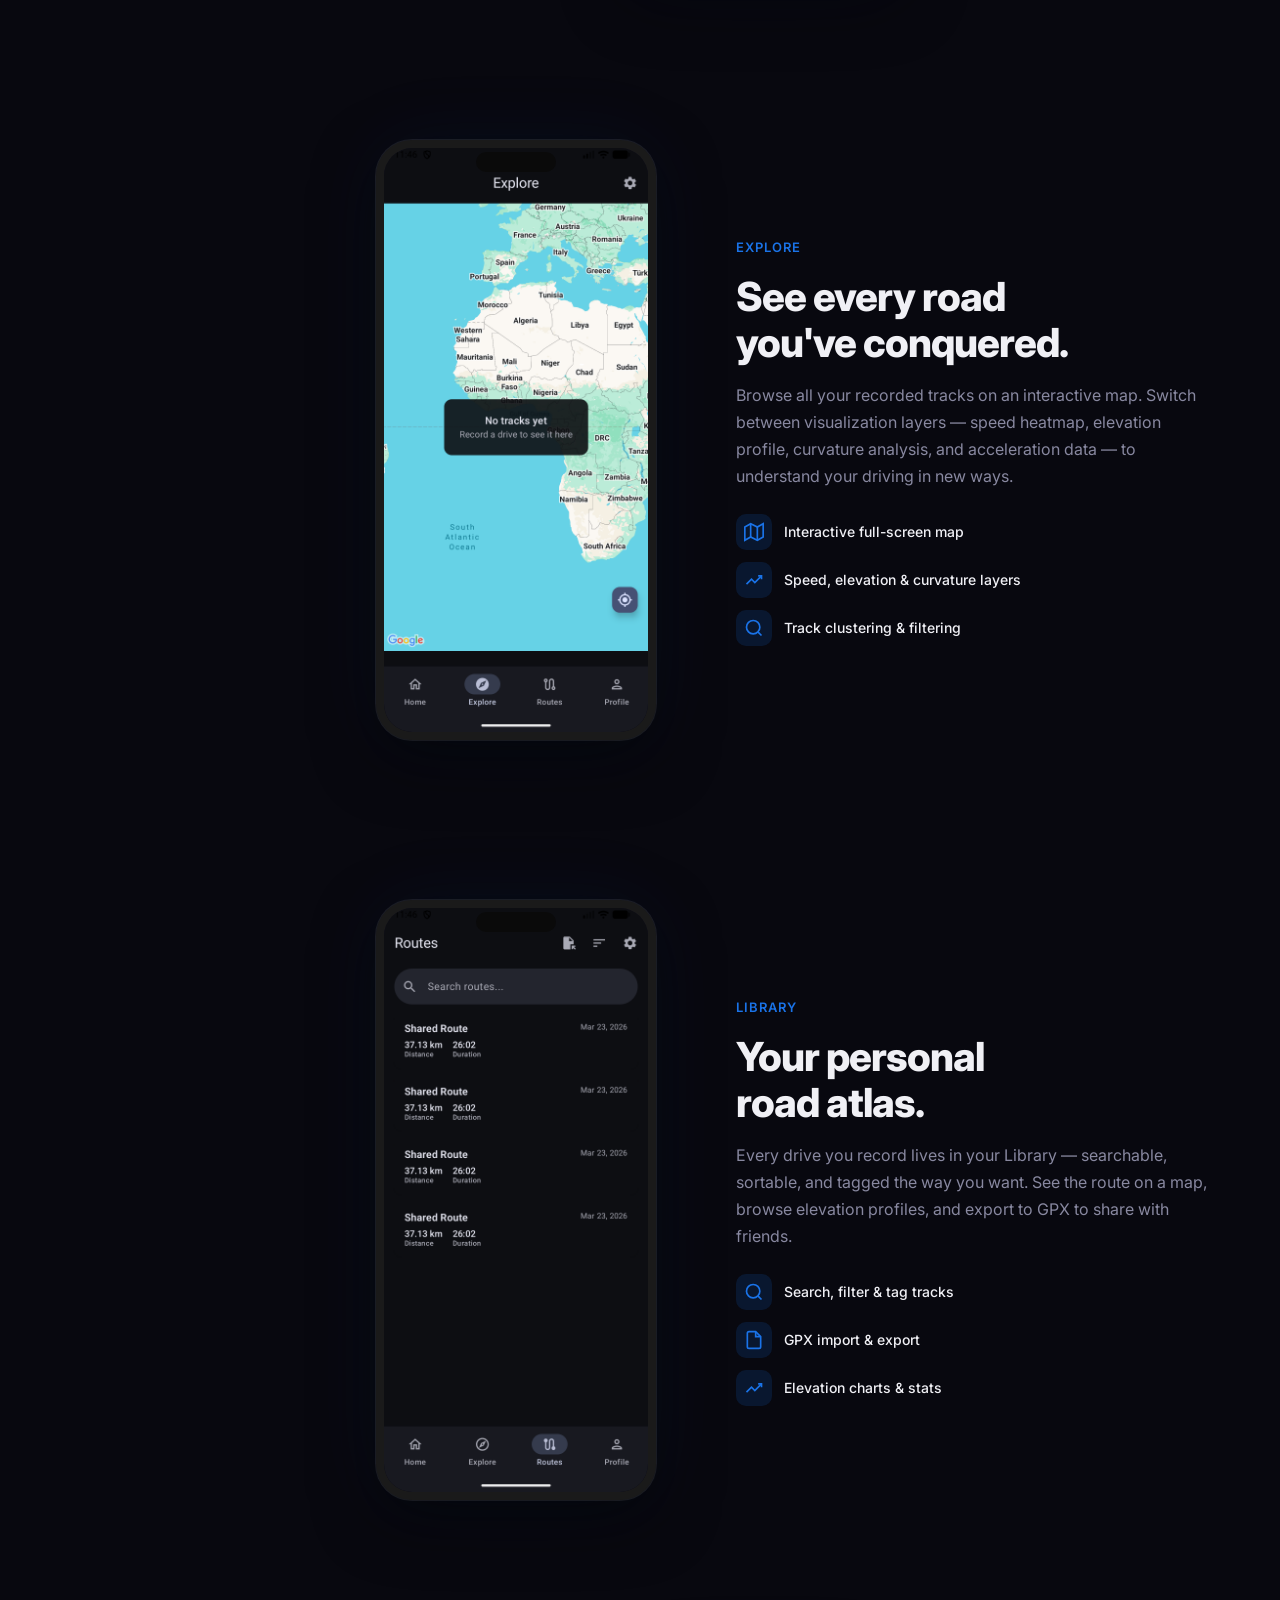
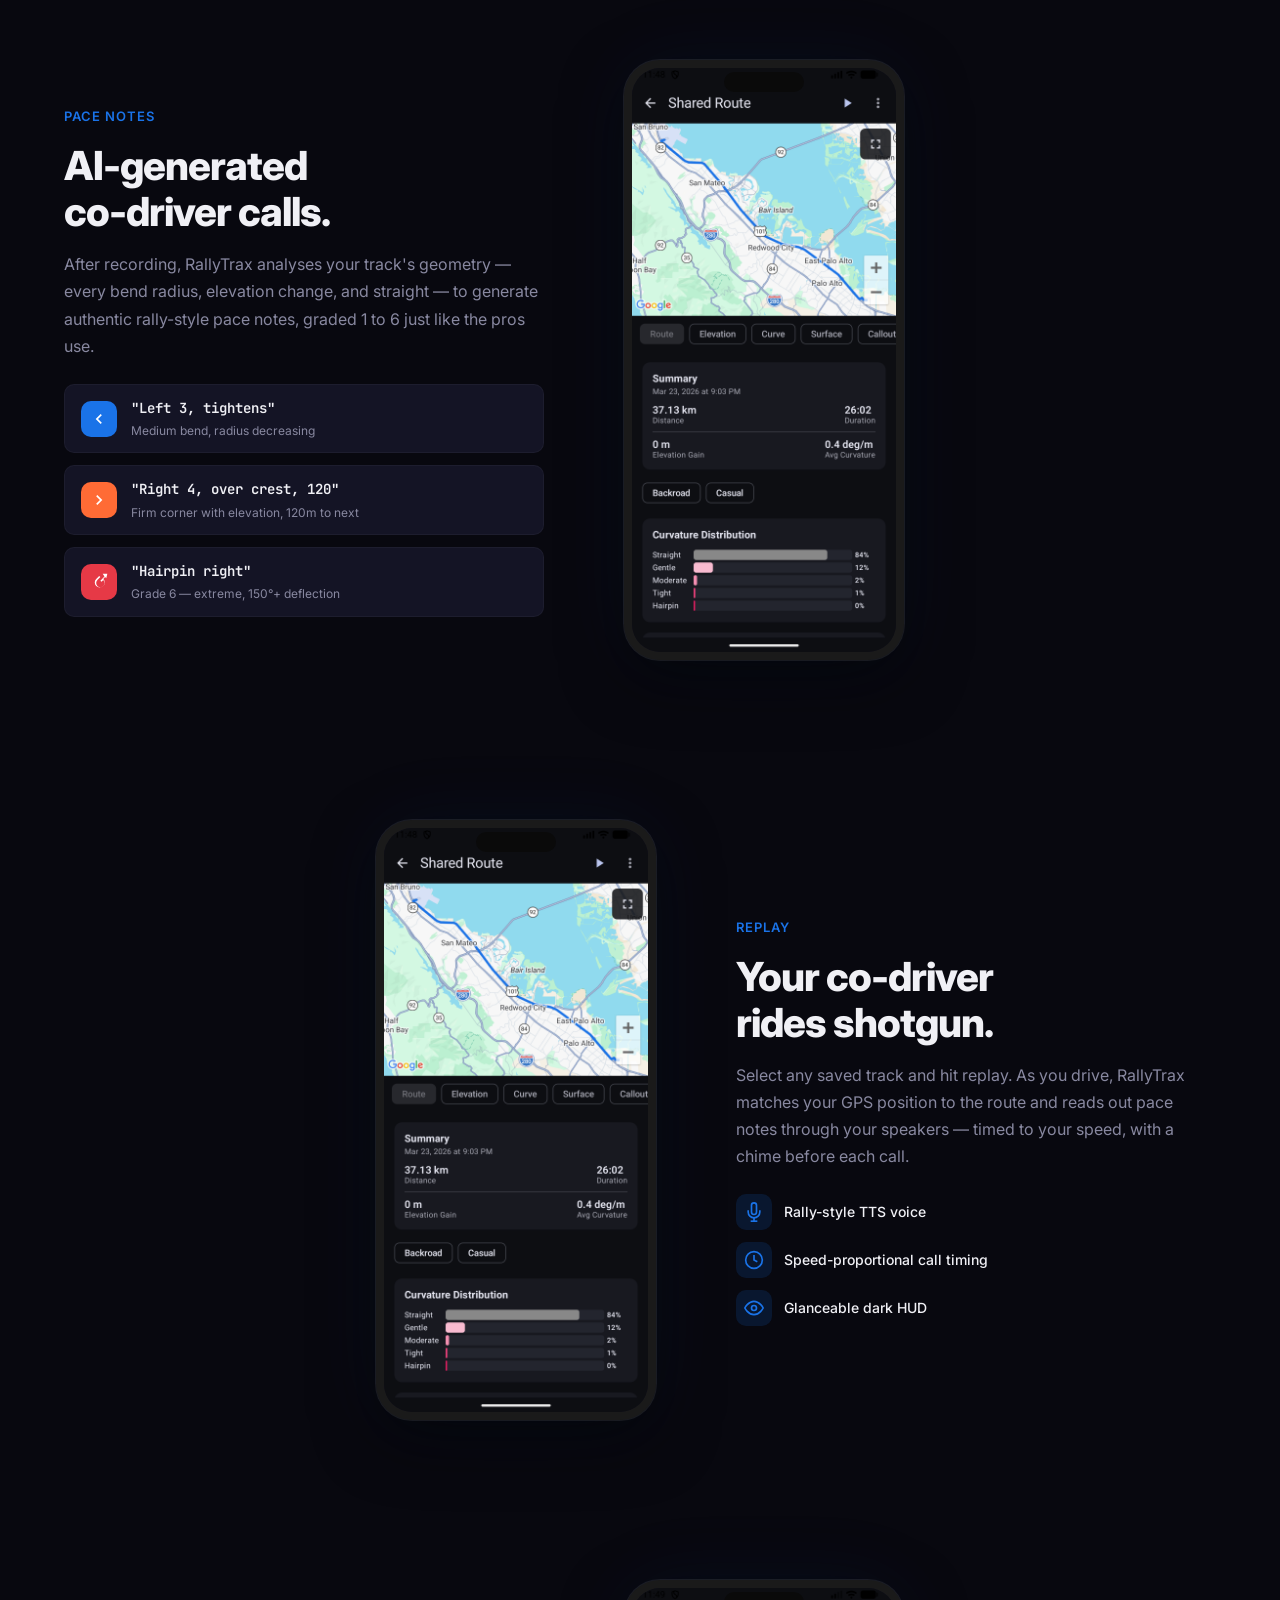
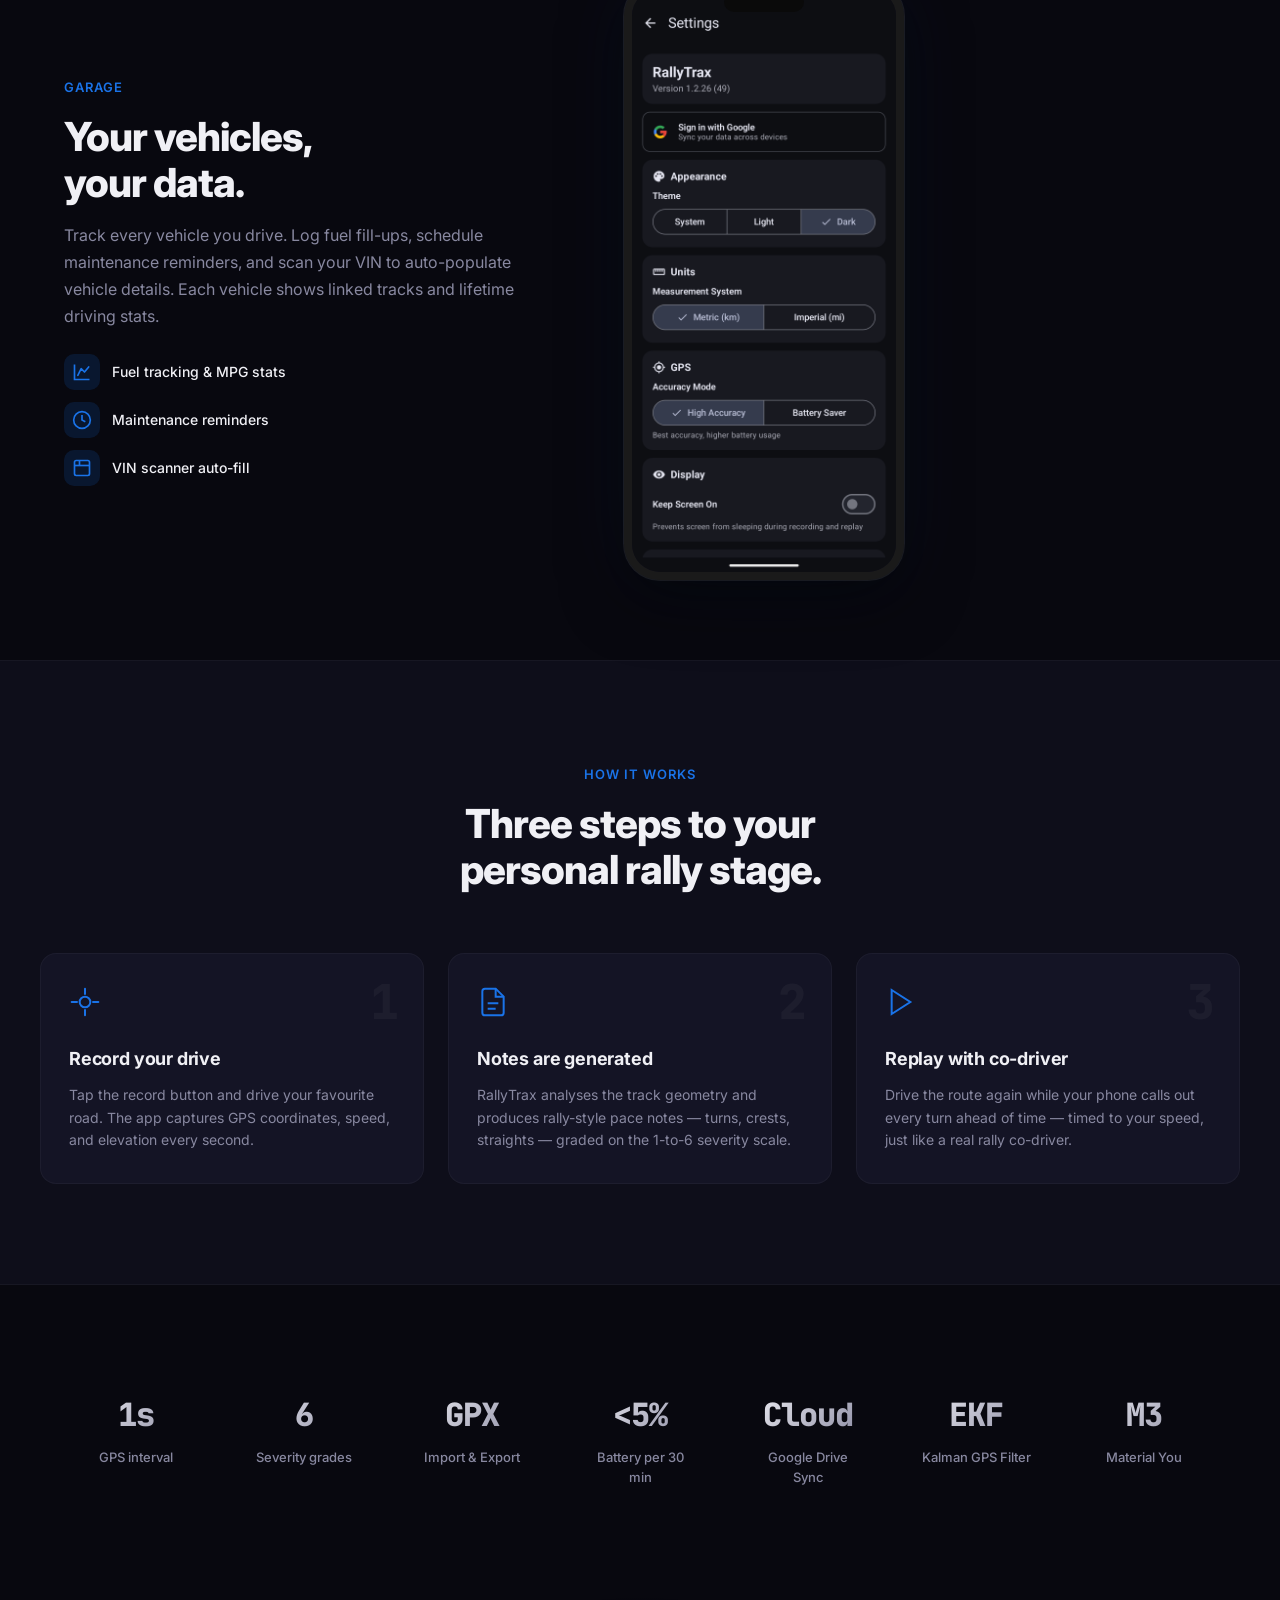
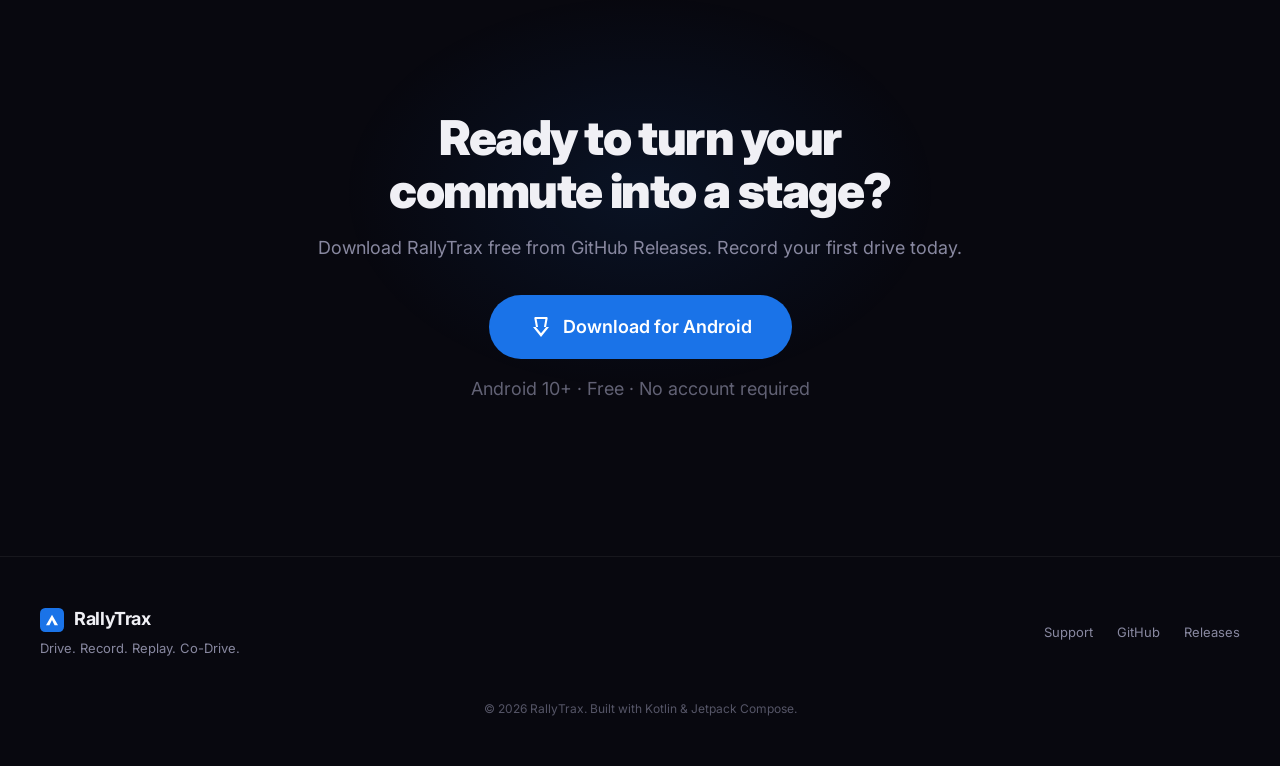
==== commit b16264d5: "app logo and app screenshots" ====
--- a/docs/index.html
+++ b/docs/index.html
@@ -19,7 +19,7 @@
   <meta name="twitter:description" content="Record drives, generate rally-style pace notes, and replay with a synthetic co-driver. Free on Android.">
 
   <!-- Favicon (inline SVG data URI) -->
-  <link rel="icon" type="image/svg+xml" href="data:image/svg+xml,%3Csvg xmlns='http://www.w3.org/2000/svg' viewBox='0 0 28 28'%3E%3Crect width='28' height='28' rx='6' fill='%231A73E8'/%3E%3Cpath d='M7 20L14 8L21 20H17L14 14L11 20H7Z' fill='white'/%3E%3C/svg%3E">
+  <link rel="icon" type="image/png" href="favicon.png">
 
   <link rel="preconnect" href="https://fonts.googleapis.com">
   <link rel="preconnect" href="https://fonts.gstatic.com" crossorigin>
@@ -31,10 +31,7 @@
   <nav class="nav">
     <div class="nav-inner">
       <a href="#" class="nav-logo">
-        <svg width="28" height="28" viewBox="0 0 28 28" fill="none">
-          <rect width="28" height="28" rx="6" fill="#1A73E8"/>
-          <path d="M7 20L14 8L21 20H17L14 14L11 20H7Z" fill="white"/>
-        </svg>
+        <img src="logo-28.png" width="28" height="28" alt="RallyTrax" style="border-radius:6px">
         <span>RallyTrax</span>
       </a>
       <div class="nav-links">
@@ -69,72 +66,10 @@
     <div class="hero-phone-wrapper">
       <div class="pixel-phone hero-phone animate-on-scroll" data-animation="fade-up">
         <div class="pixel-screen">
-          <!-- Mock Home Screen -->
-          <div class="mock-app mock-home">
-            <div class="mock-statusbar">
-              <span>9:41</span>
-              <div class="mock-statusbar-icons">
-                <span>&#9679;&#9679;&#9679;&#9679;</span>
-                <span>&#9632;</span>
-              </div>
-            </div>
-            <div class="mock-header">
-              <div>
-                <div class="mock-greeting">Good morning</div>
-                <div class="mock-title">Dashboard</div>
-              </div>
-              <div class="mock-avatar"></div>
-            </div>
-            <div class="mock-stats-row">
-              <div class="mock-stat-card">
-                <div class="mock-stat-label">This Week</div>
-                <div class="mock-stat-value">247 <span>km</span></div>
-              </div>
-              <div class="mock-stat-card">
-                <div class="mock-stat-label">Tracks</div>
-                <div class="mock-stat-value">12</div>
-              </div>
-            </div>
-            <div class="mock-section-label">Recent Drives</div>
-            <div class="mock-track-card">
-              <div class="mock-track-map"></div>
-              <div class="mock-track-info">
-                <div class="mock-track-name">Angeles Crest Hwy</div>
-                <div class="mock-track-meta">34.2 km &middot; 28 min &middot; Today</div>
-              </div>
-            </div>
-            <div class="mock-track-card">
-              <div class="mock-track-map map2"></div>
-              <div class="mock-track-info">
-                <div class="mock-track-name">Mulholland Drive</div>
-                <div class="mock-track-meta">18.7 km &middot; 22 min &middot; Yesterday</div>
-              </div>
-            </div>
-            <div class="mock-fab">
-              <svg width="24" height="24" viewBox="0 0 24 24" fill="white"><circle cx="12" cy="12" r="4" fill="none" stroke="white" stroke-width="2"/><path d="M12 2v4M12 18v4M2 12h4M18 12h4" stroke="white" stroke-width="2" stroke-linecap="round"/></svg>
-            </div>
-            <div class="mock-bottomnav">
-              <div class="mock-nav-item active">
-                <svg width="20" height="20" viewBox="0 0 24 24" fill="currentColor"><path d="M3 13h1v7c0 1.1.9 2 2 2h12c1.1 0 2-.9 2-2v-7h1a1 1 0 00.7-1.7l-9-9a1 1 0 00-1.4 0l-9 9A1 1 0 003 13z"/></svg>
-                <span>Home</span>
-              </div>
-              <div class="mock-nav-item">
-                <svg width="20" height="20" viewBox="0 0 24 24" fill="currentColor"><path d="M12 2C8.13 2 5 5.13 5 9c0 5.25 7 13 7 13s7-7.75 7-13c0-3.87-3.13-7-7-7zm0 9.5a2.5 2.5 0 010-5 2.5 2.5 0 010 5z"/></svg>
-                <span>Explore</span>
-              </div>
-              <div class="mock-nav-item">
-                <svg width="20" height="20" viewBox="0 0 24 24" fill="currentColor"><path d="M4 6H2v14c0 1.1.9 2 2 2h14v-2H4V6zm16-4H8c-1.1 0-2 .9-2 2v12c0 1.1.9 2 2 2h12c1.1 0 2-.9 2-2V4c0-1.1-.9-2-2-2z"/></svg>
-                <span>Library</span>
-              </div>
-              <div class="mock-nav-item">
-                <svg width="20" height="20" viewBox="0 0 24 24" fill="currentColor"><path d="M18.92 6.01C18.72 5.42 18.16 5 17.5 5h-11c-.66 0-1.21.42-1.42 1.01L3 12v8c0 .55.45 1 1 1h1c.55 0 1-.45 1-1v-1h12v1c0 .55.45 1 1 1h1c.55 0 1-.45 1-1v-8l-2.08-5.99zM6.5 16a1.5 1.5 0 110-3 1.5 1.5 0 010 3zm11 0a1.5 1.5 0 110-3 1.5 1.5 0 010 3zM5 11l1.5-4.5h11L19 11H5z"/></svg>
-                <span>Garage</span>
-              </div>
-            </div>
-          </div>
-        </div>
-      </div>
-    </div>
+              <img src="screenshots/home.png" alt="RallyTrax App Screenshot" style="width:100%;height:100%;object-fit:cover;border-radius:inherit">
+            </div>
+        </div>
+      </div>
   </section>
 
   <!-- Feature: Record -->
@@ -168,64 +103,8 @@
       <div class="feature-phone-wrapper animate-on-scroll" data-animation="fade-left">
         <div class="pixel-phone">
           <div class="pixel-screen">
-            <!-- Mock Recording Screen -->
-            <div class="mock-app mock-recording">
-              <div class="mock-statusbar dark">
-                <span>9:41</span>
-                <div class="mock-statusbar-icons"><span>REC</span></div>
-              </div>
-              <div class="mock-map-area">
-                <div class="mock-map-bg">
-                  <svg viewBox="0 0 300 400" width="100%" height="100%">
-                    <rect fill="#1a1a2e" width="300" height="400"/>
-                    <!-- Road grid -->
-                    <line x1="0" y1="100" x2="300" y2="100" stroke="#2a2a4a" stroke-width="0.5"/>
-                    <line x1="0" y1="200" x2="300" y2="200" stroke="#2a2a4a" stroke-width="0.5"/>
-                    <line x1="0" y1="300" x2="300" y2="300" stroke="#2a2a4a" stroke-width="0.5"/>
-                    <line x1="75" y1="0" x2="75" y2="400" stroke="#2a2a4a" stroke-width="0.5"/>
-                    <line x1="150" y1="0" x2="150" y2="400" stroke="#2a2a4a" stroke-width="0.5"/>
-                    <line x1="225" y1="0" x2="225" y2="400" stroke="#2a2a4a" stroke-width="0.5"/>
-                    <!-- Track polyline -->
-                    <polyline points="50,350 60,320 80,280 120,240 150,210 170,180 160,150 140,120 130,90 140,60 170,40 200,50 220,80 210,120 190,160 200,200 230,230 250,250" fill="none" stroke="#1A73E8" stroke-width="3" stroke-linecap="round" stroke-linejoin="round"/>
-                    <!-- Current position pulse -->
-                    <circle cx="250" cy="250" r="12" fill="#1A73E8" opacity="0.2">
-                      <animate attributeName="r" values="8;16;8" dur="2s" repeatCount="indefinite"/>
-                      <animate attributeName="opacity" values="0.3;0.05;0.3" dur="2s" repeatCount="indefinite"/>
-                    </circle>
-                    <circle cx="250" cy="250" r="6" fill="#1A73E8"/>
-                    <circle cx="250" cy="250" r="3" fill="white"/>
-                  </svg>
-                </div>
-              </div>
-              <div class="mock-recording-hud">
-                <div class="mock-rec-indicator">
-                  <span class="rec-dot"></span> Recording
-                </div>
-                <div class="mock-rec-stats">
-                  <div class="mock-rec-stat">
-                    <div class="mock-rec-stat-value">12:34</div>
-                    <div class="mock-rec-stat-label">Duration</div>
-                  </div>
-                  <div class="mock-rec-stat">
-                    <div class="mock-rec-stat-value">8.4 <small>km</small></div>
-                    <div class="mock-rec-stat-label">Distance</div>
-                  </div>
-                  <div class="mock-rec-stat">
-                    <div class="mock-rec-stat-value">67 <small>km/h</small></div>
-                    <div class="mock-rec-stat-label">Speed</div>
-                  </div>
-                </div>
-                <div class="mock-rec-controls">
-                  <button class="mock-rec-btn pause">
-                    <svg width="20" height="20" viewBox="0 0 24 24" fill="white"><rect x="6" y="4" width="4" height="16"/><rect x="14" y="4" width="4" height="16"/></svg>
-                  </button>
-                  <button class="mock-rec-btn stop">
-                    <svg width="20" height="20" viewBox="0 0 24 24" fill="white"><rect x="6" y="6" width="12" height="12" rx="2"/></svg>
-                  </button>
-                </div>
-              </div>
-            </div>
-          </div>
+              <img src="screenshots/recording.png" alt="RallyTrax App Screenshot" style="width:100%;height:100%;object-fit:cover;border-radius:inherit">
+            </div>
         </div>
       </div>
     </div>
@@ -262,66 +141,11 @@
       <div class="feature-phone-wrapper animate-on-scroll" data-animation="fade-right">
         <div class="pixel-phone">
           <div class="pixel-screen">
-            <!-- Mock Explore Screen -->
-            <div class="mock-app mock-explore">
-              <div class="mock-statusbar">
-                <span>9:41</span>
-                <div class="mock-statusbar-icons">
-                  <span>&#9679;&#9679;&#9679;&#9679;</span>
-                  <span>&#9632;</span>
-                </div>
-              </div>
-              <div class="mock-explore-map">
-                <svg viewBox="0 0 280 460" width="100%" height="100%">
-                  <rect fill="#1a1a2e" width="280" height="460"/>
-                  <!-- Map grid -->
-                  <line x1="0" y1="92" x2="280" y2="92" stroke="#2a2a4a" stroke-width="0.5"/>
-                  <line x1="0" y1="184" x2="280" y2="184" stroke="#2a2a4a" stroke-width="0.5"/>
-                  <line x1="0" y1="276" x2="280" y2="276" stroke="#2a2a4a" stroke-width="0.5"/>
-                  <line x1="0" y1="368" x2="280" y2="368" stroke="#2a2a4a" stroke-width="0.5"/>
-                  <line x1="70" y1="0" x2="70" y2="460" stroke="#2a2a4a" stroke-width="0.5"/>
-                  <line x1="140" y1="0" x2="140" y2="460" stroke="#2a2a4a" stroke-width="0.5"/>
-                  <line x1="210" y1="0" x2="210" y2="460" stroke="#2a2a4a" stroke-width="0.5"/>
-                  <!-- Track 1 - Speed heatmap style -->
-                  <polyline points="30,380 45,350 70,310 100,280 120,250 130,220 120,190 100,160 95,130 110,100 140,80 170,90 185,120" fill="none" stroke="#2EC486" stroke-width="3" stroke-linecap="round" stroke-linejoin="round"/>
-                  <polyline points="185,120 175,155 165,190 175,225 200,250 225,265" fill="none" stroke="#FFD93D" stroke-width="3" stroke-linecap="round" stroke-linejoin="round"/>
-                  <polyline points="225,265 245,275 255,290" fill="none" stroke="#E63946" stroke-width="3" stroke-linecap="round" stroke-linejoin="round"/>
-                  <!-- Track 2 -->
-                  <polyline points="40,420 60,400 90,370 110,360 140,350 160,330 180,310 190,290 200,260" fill="none" stroke="#1A73E8" stroke-width="2.5" stroke-linecap="round" stroke-linejoin="round" opacity="0.7"/>
-                  <!-- Track 3 -->
-                  <polyline points="200,400 210,370 230,340 240,310 235,280 220,250 200,230 180,210 160,180 150,150" fill="none" stroke="#1A73E8" stroke-width="2.5" stroke-linecap="round" stroke-linejoin="round" opacity="0.5"/>
-                </svg>
-              </div>
-              <!-- Layer chips -->
-              <div class="mock-explore-layers">
-                <span class="mock-chip active">Speed</span>
-                <span class="mock-chip">Elevation</span>
-                <span class="mock-chip">Curvature</span>
-                <span class="mock-chip">Accel</span>
-              </div>
-              <div class="mock-bottomnav">
-                <div class="mock-nav-item">
-                  <svg width="20" height="20" viewBox="0 0 24 24" fill="currentColor"><path d="M3 13h1v7c0 1.1.9 2 2 2h12c1.1 0 2-.9 2-2v-7h1a1 1 0 00.7-1.7l-9-9a1 1 0 00-1.4 0l-9 9A1 1 0 003 13z"/></svg>
-                  <span>Home</span>
-                </div>
-                <div class="mock-nav-item active">
-                  <svg width="20" height="20" viewBox="0 0 24 24" fill="currentColor"><path d="M12 2C8.13 2 5 5.13 5 9c0 5.25 7 13 7 13s7-7.75 7-13c0-3.87-3.13-7-7-7zm0 9.5a2.5 2.5 0 010-5 2.5 2.5 0 010 5z"/></svg>
-                  <span>Explore</span>
-                </div>
-                <div class="mock-nav-item">
-                  <svg width="20" height="20" viewBox="0 0 24 24" fill="currentColor"><path d="M4 6H2v14c0 1.1.9 2 2 2h14v-2H4V6zm16-4H8c-1.1 0-2 .9-2 2v12c0 1.1.9 2 2 2h12c1.1 0 2-.9 2-2V4c0-1.1-.9-2-2-2z"/></svg>
-                  <span>Library</span>
-                </div>
-                <div class="mock-nav-item">
-                  <svg width="20" height="20" viewBox="0 0 24 24" fill="currentColor"><path d="M18.92 6.01C18.72 5.42 18.16 5 17.5 5h-11c-.66 0-1.21.42-1.42 1.01L3 12v8c0 .55.45 1 1 1h1c.55 0 1-.45 1-1v-1h12v1c0 .55.45 1 1 1h1c.55 0 1-.45 1-1v-8l-2.08-5.99zM6.5 16a1.5 1.5 0 110-3 1.5 1.5 0 010 3zm11 0a1.5 1.5 0 110-3 1.5 1.5 0 010 3zM5 11l1.5-4.5h11L19 11H5z"/></svg>
-                  <span>Garage</span>
-                </div>
-              </div>
-            </div>
-          </div>
-        </div>
-      </div>
-    </div>
+              <img src="screenshots/explore.png" alt="RallyTrax App Screenshot" style="width:100%;height:100%;object-fit:cover;border-radius:inherit">
+            </div>
+          </div>
+        </div>
+      </div>
   </section>
 
   <!-- Feature: Library -->
@@ -355,96 +179,8 @@
       <div class="feature-phone-wrapper animate-on-scroll" data-animation="fade-right">
         <div class="pixel-phone">
           <div class="pixel-screen">
-            <!-- Mock Library Screen -->
-            <div class="mock-app mock-library">
-              <div class="mock-statusbar">
-                <span>9:41</span>
-                <div class="mock-statusbar-icons">
-                  <span>&#9679;&#9679;&#9679;&#9679;</span>
-                  <span>&#9632;</span>
-                </div>
-              </div>
-              <div class="mock-lib-header">
-                <div class="mock-title">Library</div>
-                <div class="mock-search-bar">
-                  <svg width="16" height="16" viewBox="0 0 24 24" fill="none" stroke="#888" stroke-width="2"><circle cx="11" cy="11" r="8"/><line x1="21" y1="21" x2="16.65" y2="16.65"/></svg>
-                  <span>Search tracks...</span>
-                </div>
-                <div class="mock-filter-row">
-                  <span class="mock-chip active">All</span>
-                  <span class="mock-chip">Canyon</span>
-                  <span class="mock-chip">Highway</span>
-                  <span class="mock-chip">Mountain</span>
-                </div>
-              </div>
-              <div class="mock-lib-list">
-                <div class="mock-lib-item">
-                  <div class="mock-lib-thumb"></div>
-                  <div class="mock-lib-info">
-                    <div class="mock-lib-name">Angeles Crest Hwy</div>
-                    <div class="mock-lib-meta">34.2 km &middot; 28 min</div>
-                    <div class="mock-lib-tags">
-                      <span class="mock-tag">Canyon</span>
-                      <span class="mock-tag">Favourite</span>
-                    </div>
-                  </div>
-                  <div class="mock-lib-date">Today</div>
-                </div>
-                <div class="mock-lib-item">
-                  <div class="mock-lib-thumb t2"></div>
-                  <div class="mock-lib-info">
-                    <div class="mock-lib-name">Mulholland Drive</div>
-                    <div class="mock-lib-meta">18.7 km &middot; 22 min</div>
-                    <div class="mock-lib-tags">
-                      <span class="mock-tag">Mountain</span>
-                    </div>
-                  </div>
-                  <div class="mock-lib-date">Yesterday</div>
-                </div>
-                <div class="mock-lib-item">
-                  <div class="mock-lib-thumb t3"></div>
-                  <div class="mock-lib-info">
-                    <div class="mock-lib-name">Pacific Coast Hwy</div>
-                    <div class="mock-lib-meta">62.1 km &middot; 48 min</div>
-                    <div class="mock-lib-tags">
-                      <span class="mock-tag">Highway</span>
-                      <span class="mock-tag">Scenic</span>
-                    </div>
-                  </div>
-                  <div class="mock-lib-date">Mar 15</div>
-                </div>
-                <div class="mock-lib-item">
-                  <div class="mock-lib-thumb t4"></div>
-                  <div class="mock-lib-info">
-                    <div class="mock-lib-name">Ortega Highway</div>
-                    <div class="mock-lib-meta">42.8 km &middot; 35 min</div>
-                    <div class="mock-lib-tags">
-                      <span class="mock-tag">Canyon</span>
-                    </div>
-                  </div>
-                  <div class="mock-lib-date">Mar 12</div>
-                </div>
-              </div>
-              <div class="mock-bottomnav">
-                <div class="mock-nav-item">
-                  <svg width="20" height="20" viewBox="0 0 24 24" fill="currentColor"><path d="M3 13h1v7c0 1.1.9 2 2 2h12c1.1 0 2-.9 2-2v-7h1a1 1 0 00.7-1.7l-9-9a1 1 0 00-1.4 0l-9 9A1 1 0 003 13z"/></svg>
-                  <span>Home</span>
-                </div>
-                <div class="mock-nav-item">
-                  <svg width="20" height="20" viewBox="0 0 24 24" fill="currentColor"><path d="M12 2C8.13 2 5 5.13 5 9c0 5.25 7 13 7 13s7-7.75 7-13c0-3.87-3.13-7-7-7zm0 9.5a2.5 2.5 0 010-5 2.5 2.5 0 010 5z"/></svg>
-                  <span>Explore</span>
-                </div>
-                <div class="mock-nav-item active">
-                  <svg width="20" height="20" viewBox="0 0 24 24" fill="currentColor"><path d="M4 6H2v14c0 1.1.9 2 2 2h14v-2H4V6zm16-4H8c-1.1 0-2 .9-2 2v12c0 1.1.9 2 2 2h12c1.1 0 2-.9 2-2V4c0-1.1-.9-2-2-2z"/></svg>
-                  <span>Library</span>
-                </div>
-                <div class="mock-nav-item">
-                  <svg width="20" height="20" viewBox="0 0 24 24" fill="currentColor"><path d="M18.92 6.01C18.72 5.42 18.16 5 17.5 5h-11c-.66 0-1.21.42-1.42 1.01L3 12v8c0 .55.45 1 1 1h1c.55 0 1-.45 1-1v-1h12v1c0 .55.45 1 1 1h1c.55 0 1-.45 1-1v-8l-2.08-5.99zM6.5 16a1.5 1.5 0 110-3 1.5 1.5 0 010 3zm11 0a1.5 1.5 0 110-3 1.5 1.5 0 010 3zM5 11l1.5-4.5h11L19 11H5z"/></svg>
-                  <span>Garage</span>
-                </div>
-              </div>
-            </div>
-          </div>
+              <img src="screenshots/routes.png" alt="RallyTrax App Screenshot" style="width:100%;height:100%;object-fit:cover;border-radius:inherit">
+            </div>
         </div>
       </div>
     </div>
@@ -490,92 +226,11 @@
       <div class="feature-phone-wrapper animate-on-scroll" data-animation="fade-left">
         <div class="pixel-phone">
           <div class="pixel-screen">
-            <!-- Mock Track Detail / Pace Notes Screen -->
-            <div class="mock-app mock-pacenotes">
-              <div class="mock-statusbar">
-                <span>9:41</span>
-                <div class="mock-statusbar-icons">
-                  <span>&#9679;&#9679;&#9679;&#9679;</span>
-                  <span>&#9632;</span>
-                </div>
-              </div>
-              <div class="mock-detail-header">
-                <svg width="20" height="20" viewBox="0 0 24 24" fill="white"><path d="M20 11H7.83l5.59-5.59L12 4l-8 8 8 8 1.41-1.41L7.83 13H20v-2z"/></svg>
-                <span>Angeles Crest Hwy</span>
-              </div>
-              <div class="mock-detail-map">
-                <svg viewBox="0 0 300 140" width="100%" height="100%">
-                  <rect fill="#1a1a2e" width="300" height="140"/>
-                  <polyline points="20,120 40,110 70,90 100,70 130,60 150,55 160,50 140,40 120,35 130,25 160,20 190,25 210,40 200,60 180,80 190,100 220,110 260,115 280,120" fill="none" stroke="#1A73E8" stroke-width="2.5" stroke-linecap="round" stroke-linejoin="round"/>
-                  <!-- Pace note markers -->
-                  <circle cx="100" cy="70" r="5" fill="#FF6B35" stroke="#1a1a2e" stroke-width="1.5"/>
-                  <circle cx="160" cy="50" r="5" fill="#FF6B35" stroke="#1a1a2e" stroke-width="1.5"/>
-                  <circle cx="120" cy="35" r="5" fill="#E63946" stroke="#1a1a2e" stroke-width="1.5"/>
-                  <circle cx="200" cy="60" r="5" fill="#FF6B35" stroke="#1a1a2e" stroke-width="1.5"/>
-                </svg>
-              </div>
-              <div class="mock-detail-tabs">
-                <span class="mock-detail-tab">Overview</span>
-                <span class="mock-detail-tab active">Pace Notes</span>
-                <span class="mock-detail-tab">Elevation</span>
-              </div>
-              <div class="mock-notes-list">
-                <div class="mock-note-item">
-                  <div class="mock-note-icon left-turn">
-                    <svg width="14" height="14" viewBox="0 0 24 24" fill="white"><path d="M15.41 16.59L10.83 12l4.58-4.59L14 6l-6 6 6 6 1.41-1.41z"/></svg>
-                  </div>
-                  <div class="mock-note-content">
-                    <div class="mock-note-call">Left 3, tightens</div>
-                    <div class="mock-note-dist">at 2.4 km</div>
-                  </div>
-                  <div class="mock-note-severity s3">3</div>
-                </div>
-                <div class="mock-note-item">
-                  <div class="mock-note-icon right-turn">
-                    <svg width="14" height="14" viewBox="0 0 24 24" fill="white"><path d="M8.59 16.59L13.17 12 8.59 7.41 10 6l6 6-6 6-1.41-1.41z"/></svg>
-                  </div>
-                  <div class="mock-note-content">
-                    <div class="mock-note-call">Right 4, over crest</div>
-                    <div class="mock-note-dist">at 3.1 km</div>
-                  </div>
-                  <div class="mock-note-severity s4">4</div>
-                </div>
-                <div class="mock-note-item">
-                  <div class="mock-note-icon hairpin-icon">
-                    <svg width="14" height="14" viewBox="0 0 24 24" fill="white"><path d="M18.56 5.44l-4.94 4.94 1.41 1.41 2.12-2.12c1.95 1.95 1.95 5.12 0 7.07-1.95 1.95-5.12 1.95-7.07 0-1.95-1.95-1.95-5.12 0-7.07l3.54-3.54-1.41-1.41-3.54 3.54a6 6 0 000 8.49 6 6 0 008.49 0 6 6 0 000-8.49l2.12-2.12 1.41 1.41L22 2h-5.56l2.12 3.44z"/></svg>
-                  </div>
-                  <div class="mock-note-content">
-                    <div class="mock-note-call">Hairpin right</div>
-                    <div class="mock-note-dist">at 4.7 km</div>
-                  </div>
-                  <div class="mock-note-severity s6">6</div>
-                </div>
-                <div class="mock-note-item">
-                  <div class="mock-note-icon straight-icon">
-                    <svg width="14" height="14" viewBox="0 0 24 24" fill="white"><path d="M12 4l-1.41 1.41L16.17 11H4v2h12.17l-5.58 5.59L12 20l8-8-8-8z"/></svg>
-                  </div>
-                  <div class="mock-note-content">
-                    <div class="mock-note-call">Straight, 320</div>
-                    <div class="mock-note-dist">at 5.2 km</div>
-                  </div>
-                  <div class="mock-note-severity s1">1</div>
-                </div>
-                <div class="mock-note-item">
-                  <div class="mock-note-icon left-turn">
-                    <svg width="14" height="14" viewBox="0 0 24 24" fill="white"><path d="M15.41 16.59L10.83 12l4.58-4.59L14 6l-6 6 6 6 1.41-1.41z"/></svg>
-                  </div>
-                  <div class="mock-note-content">
-                    <div class="mock-note-call">Left 2, long</div>
-                    <div class="mock-note-dist">at 5.5 km</div>
-                  </div>
-                  <div class="mock-note-severity s2">2</div>
-                </div>
-              </div>
-            </div>
-          </div>
-        </div>
-      </div>
-    </div>
+              <img src="screenshots/trackdetail.png" alt="RallyTrax App Screenshot" style="width:100%;height:100%;object-fit:cover;border-radius:inherit">
+            </div>
+            </div>
+          </div>
+        </div>
   </section>
 
   <!-- Feature: Replay -->
@@ -609,67 +264,8 @@
       <div class="feature-phone-wrapper animate-on-scroll" data-animation="fade-right">
         <div class="pixel-phone">
           <div class="pixel-screen">
-            <!-- Mock Replay HUD -->
-            <div class="mock-app mock-replay">
-              <div class="mock-statusbar dark">
-                <span>9:41</span>
-                <div class="mock-statusbar-icons"><span>&#9679;&#9679;&#9679;&#9679;</span></div>
-              </div>
-              <!-- Next note card -->
-              <div class="mock-replay-note-card">
-                <div class="mock-replay-note-icon">
-                  <svg width="24" height="24" viewBox="0 0 24 24" fill="white"><path d="M15.41 16.59L10.83 12l4.58-4.59L14 6l-6 6 6 6 1.41-1.41z"/></svg>
-                </div>
-                <div class="mock-replay-note-text">
-                  <div class="mock-replay-note-call">Left 3, tightens</div>
-                  <div class="mock-replay-note-dist">in 80 m</div>
-                </div>
-              </div>
-              <!-- Map area -->
-              <div class="mock-replay-map">
-                <svg viewBox="0 0 300 360" width="100%" height="100%">
-                  <rect fill="#0d0d1a" width="300" height="360"/>
-                  <!-- Dark map roads -->
-                  <line x1="0" y1="80" x2="300" y2="80" stroke="#1a1a30" stroke-width="1"/>
-                  <line x1="0" y1="160" x2="300" y2="160" stroke="#1a1a30" stroke-width="1"/>
-                  <line x1="0" y1="240" x2="300" y2="240" stroke="#1a1a30" stroke-width="1"/>
-                  <line x1="60" y1="0" x2="60" y2="360" stroke="#1a1a30" stroke-width="1"/>
-                  <line x1="150" y1="0" x2="150" y2="360" stroke="#1a1a30" stroke-width="1"/>
-                  <line x1="240" y1="0" x2="240" y2="360" stroke="#1a1a30" stroke-width="1"/>
-                  <!-- Recorded track -->
-                  <polyline points="30,340 50,310 80,270 120,230 150,200 170,170 160,140 140,110 130,80 140,50 170,30 200,40 220,70 210,110 190,150 200,190 230,220 260,240 280,260" fill="none" stroke="#3d5a80" stroke-width="3" stroke-linecap="round" stroke-linejoin="round" opacity="0.5"/>
-                  <!-- Driven portion -->
-                  <polyline points="30,340 50,310 80,270 120,230 150,200" fill="none" stroke="#1A73E8" stroke-width="3" stroke-linecap="round" stroke-linejoin="round"/>
-                  <!-- Upcoming turn marker -->
-                  <circle cx="170" cy="170" r="10" fill="#FF6B35" opacity="0.3"/>
-                  <circle cx="170" cy="170" r="5" fill="#FF6B35"/>
-                  <!-- Position -->
-                  <circle cx="150" cy="200" r="14" fill="#1A73E8" opacity="0.15">
-                    <animate attributeName="r" values="10;18;10" dur="2s" repeatCount="indefinite"/>
-                  </circle>
-                  <circle cx="150" cy="200" r="7" fill="#1A73E8"/>
-                  <circle cx="150" cy="200" r="3" fill="white"/>
-                  <!-- Direction indicator -->
-                  <polygon points="150,186 145,196 155,196" fill="white" opacity="0.9"/>
-                </svg>
-              </div>
-              <!-- Speed display -->
-              <div class="mock-replay-speed">
-                <div class="mock-replay-speed-value">67</div>
-                <div class="mock-replay-speed-unit">km/h</div>
-              </div>
-              <!-- Progress bar -->
-              <div class="mock-replay-progress">
-                <div class="mock-replay-progress-fill" style="width: 38%"></div>
-              </div>
-              <div class="mock-replay-progress-label">
-                <span>38% complete</span>
-                <span class="mock-replay-mute">
-                  <svg width="16" height="16" viewBox="0 0 24 24" fill="white"><path d="M3 9v6h4l5 5V4L7 9H3zm13.5 3A4.5 4.5 0 0014 8.5v7a4.47 4.47 0 002.5-3.5zM14 3.23v2.06c2.89.86 5 3.54 5 6.71s-2.11 5.85-5 6.71v2.06c4.01-.91 7-4.49 7-8.77s-2.99-7.86-7-8.77z"/></svg>
-                </span>
-              </div>
-            </div>
-          </div>
+              <img src="screenshots/trackdetail.png" alt="RallyTrax App Screenshot" style="width:100%;height:100%;object-fit:cover;border-radius:inherit">
+            </div>
         </div>
       </div>
     </div>
@@ -706,84 +302,8 @@
       <div class="feature-phone-wrapper animate-on-scroll" data-animation="fade-left">
         <div class="pixel-phone">
           <div class="pixel-screen">
-            <!-- Mock Garage Screen -->
-            <div class="mock-app mock-garage">
-              <div class="mock-statusbar">
-                <span>9:41</span>
-                <div class="mock-statusbar-icons">
-                  <span>&#9679;&#9679;&#9679;&#9679;</span>
-                  <span>&#9632;</span>
-                </div>
-              </div>
-              <div class="mock-garage-header">
-                <div class="mock-title">Garage</div>
-              </div>
-              <div class="mock-garage-list">
-                <div class="mock-vehicle-card active-vehicle">
-                  <div class="mock-vehicle-icon">
-                    <svg width="28" height="28" viewBox="0 0 24 24" fill="#1A73E8"><path d="M18.92 6.01C18.72 5.42 18.16 5 17.5 5h-11c-.66 0-1.21.42-1.42 1.01L3 12v8c0 .55.45 1 1 1h1c.55 0 1-.45 1-1v-1h12v1c0 .55.45 1 1 1h1c.55 0 1-.45 1-1v-8l-2.08-5.99zM6.5 16a1.5 1.5 0 110-3 1.5 1.5 0 010 3zm11 0a1.5 1.5 0 110-3 1.5 1.5 0 010 3zM5 11l1.5-4.5h11L19 11H5z"/></svg>
-                  </div>
-                  <div class="mock-vehicle-info">
-                    <div class="mock-vehicle-name">2024 Toyota GR86</div>
-                    <div class="mock-vehicle-meta">12,450 mi &middot; 28.4 mpg</div>
-                    <div class="mock-vehicle-tags">
-                      <span class="mock-tag accent">Active</span>
-                      <span class="mock-tag">8 tracks</span>
-                    </div>
-                  </div>
-                </div>
-                <div class="mock-vehicle-card">
-                  <div class="mock-vehicle-icon">
-                    <svg width="28" height="28" viewBox="0 0 24 24" fill="#888"><path d="M18.92 6.01C18.72 5.42 18.16 5 17.5 5h-11c-.66 0-1.21.42-1.42 1.01L3 12v8c0 .55.45 1 1 1h1c.55 0 1-.45 1-1v-1h12v1c0 .55.45 1 1 1h1c.55 0 1-.45 1-1v-8l-2.08-5.99zM6.5 16a1.5 1.5 0 110-3 1.5 1.5 0 010 3zm11 0a1.5 1.5 0 110-3 1.5 1.5 0 010 3zM5 11l1.5-4.5h11L19 11H5z"/></svg>
-                  </div>
-                  <div class="mock-vehicle-info">
-                    <div class="mock-vehicle-name">2022 Mazda MX-5</div>
-                    <div class="mock-vehicle-meta">31,200 mi &middot; 32.1 mpg</div>
-                    <div class="mock-vehicle-tags">
-                      <span class="mock-tag">5 tracks</span>
-                    </div>
-                  </div>
-                  <div class="mock-vehicle-warning">
-                    <svg width="16" height="16" viewBox="0 0 24 24" fill="#FF6B35"><path d="M1 21h22L12 2 1 21zm12-3h-2v-2h2v2zm0-4h-2v-4h2v4z"/></svg>
-                  </div>
-                </div>
-                <div class="mock-vehicle-card">
-                  <div class="mock-vehicle-icon">
-                    <svg width="28" height="28" viewBox="0 0 24 24" fill="#888"><path d="M18.92 6.01C18.72 5.42 18.16 5 17.5 5h-11c-.66 0-1.21.42-1.42 1.01L3 12v8c0 .55.45 1 1 1h1c.55 0 1-.45 1-1v-1h12v1c0 .55.45 1 1 1h1c.55 0 1-.45 1-1v-8l-2.08-5.99zM6.5 16a1.5 1.5 0 110-3 1.5 1.5 0 010 3zm11 0a1.5 1.5 0 110-3 1.5 1.5 0 010 3zM5 11l1.5-4.5h11L19 11H5z"/></svg>
-                  </div>
-                  <div class="mock-vehicle-info">
-                    <div class="mock-vehicle-name">2019 Honda Civic Si</div>
-                    <div class="mock-vehicle-meta">48,700 mi &middot; 30.5 mpg</div>
-                    <div class="mock-vehicle-tags">
-                      <span class="mock-tag">3 tracks</span>
-                      <span class="mock-tag">Archived</span>
-                    </div>
-                  </div>
-                </div>
-              </div>
-              <div class="mock-fab">
-                <svg width="24" height="24" viewBox="0 0 24 24" fill="white"><path d="M19 13h-6v6h-2v-6H5v-2h6V5h2v6h6v2z"/></svg>
-              </div>
-              <div class="mock-bottomnav">
-                <div class="mock-nav-item">
-                  <svg width="20" height="20" viewBox="0 0 24 24" fill="currentColor"><path d="M3 13h1v7c0 1.1.9 2 2 2h12c1.1 0 2-.9 2-2v-7h1a1 1 0 00.7-1.7l-9-9a1 1 0 00-1.4 0l-9 9A1 1 0 003 13z"/></svg>
-                  <span>Home</span>
-                </div>
-                <div class="mock-nav-item">
-                  <svg width="20" height="20" viewBox="0 0 24 24" fill="currentColor"><path d="M12 2C8.13 2 5 5.13 5 9c0 5.25 7 13 7 13s7-7.75 7-13c0-3.87-3.13-7-7-7zm0 9.5a2.5 2.5 0 010-5 2.5 2.5 0 010 5z"/></svg>
-                  <span>Explore</span>
-                </div>
-                <div class="mock-nav-item">
-                  <svg width="20" height="20" viewBox="0 0 24 24" fill="currentColor"><path d="M4 6H2v14c0 1.1.9 2 2 2h14v-2H4V6zm16-4H8c-1.1 0-2 .9-2 2v12c0 1.1.9 2 2 2h12c1.1 0 2-.9 2-2V4c0-1.1-.9-2-2-2z"/></svg>
-                  <span>Library</span>
-                </div>
-                <div class="mock-nav-item active">
-                  <svg width="20" height="20" viewBox="0 0 24 24" fill="currentColor"><path d="M18.92 6.01C18.72 5.42 18.16 5 17.5 5h-11c-.66 0-1.21.42-1.42 1.01L3 12v8c0 .55.45 1 1 1h1c.55 0 1-.45 1-1v-1h12v1c0 .55.45 1 1 1h1c.55 0 1-.45 1-1v-8l-2.08-5.99zM6.5 16a1.5 1.5 0 110-3 1.5 1.5 0 010 3zm11 0a1.5 1.5 0 110-3 1.5 1.5 0 010 3zM5 11l1.5-4.5h11L19 11H5z"/></svg>
-                  <span>Garage</span>
-                </div>
-              </div>
-            </div>
-          </div>
+              <img src="screenshots/settings.png" alt="RallyTrax App Screenshot" style="width:100%;height:100%;object-fit:cover;border-radius:inherit">
+            </div>
         </div>
       </div>
     </div>
